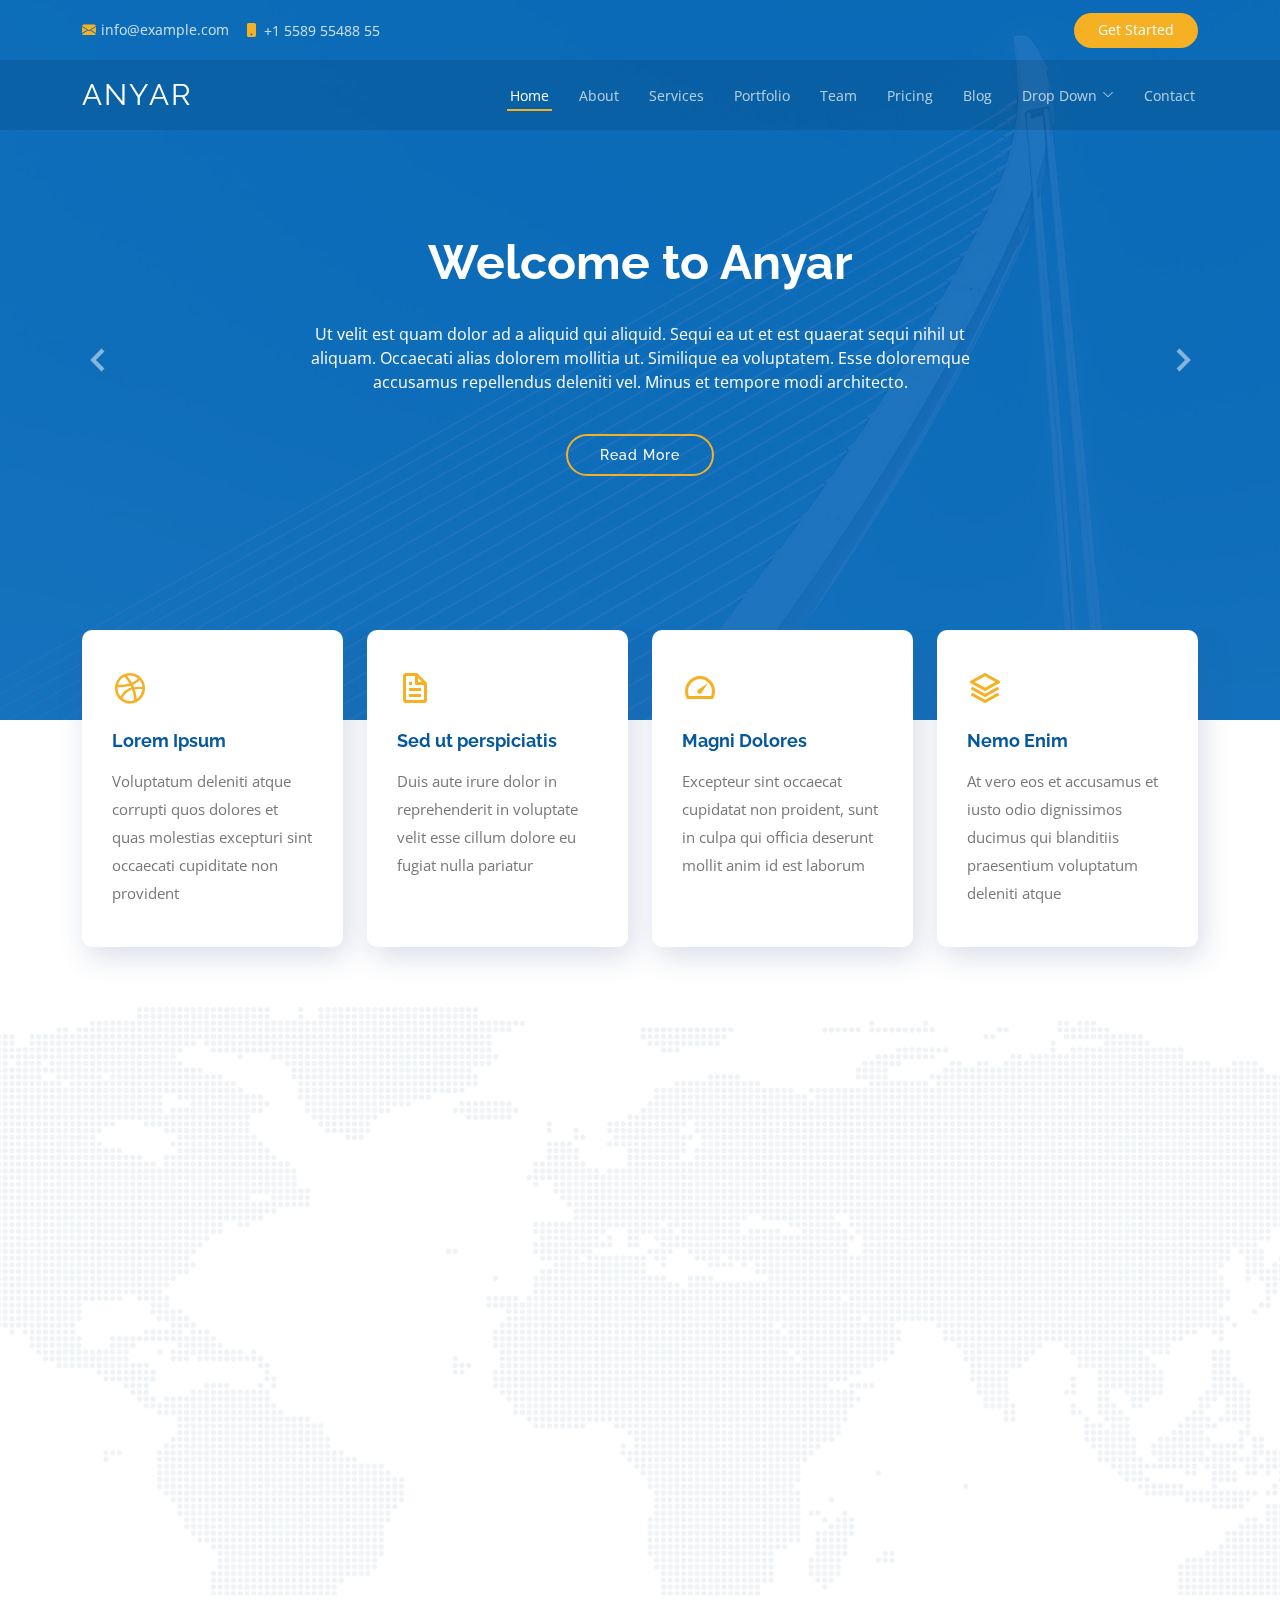
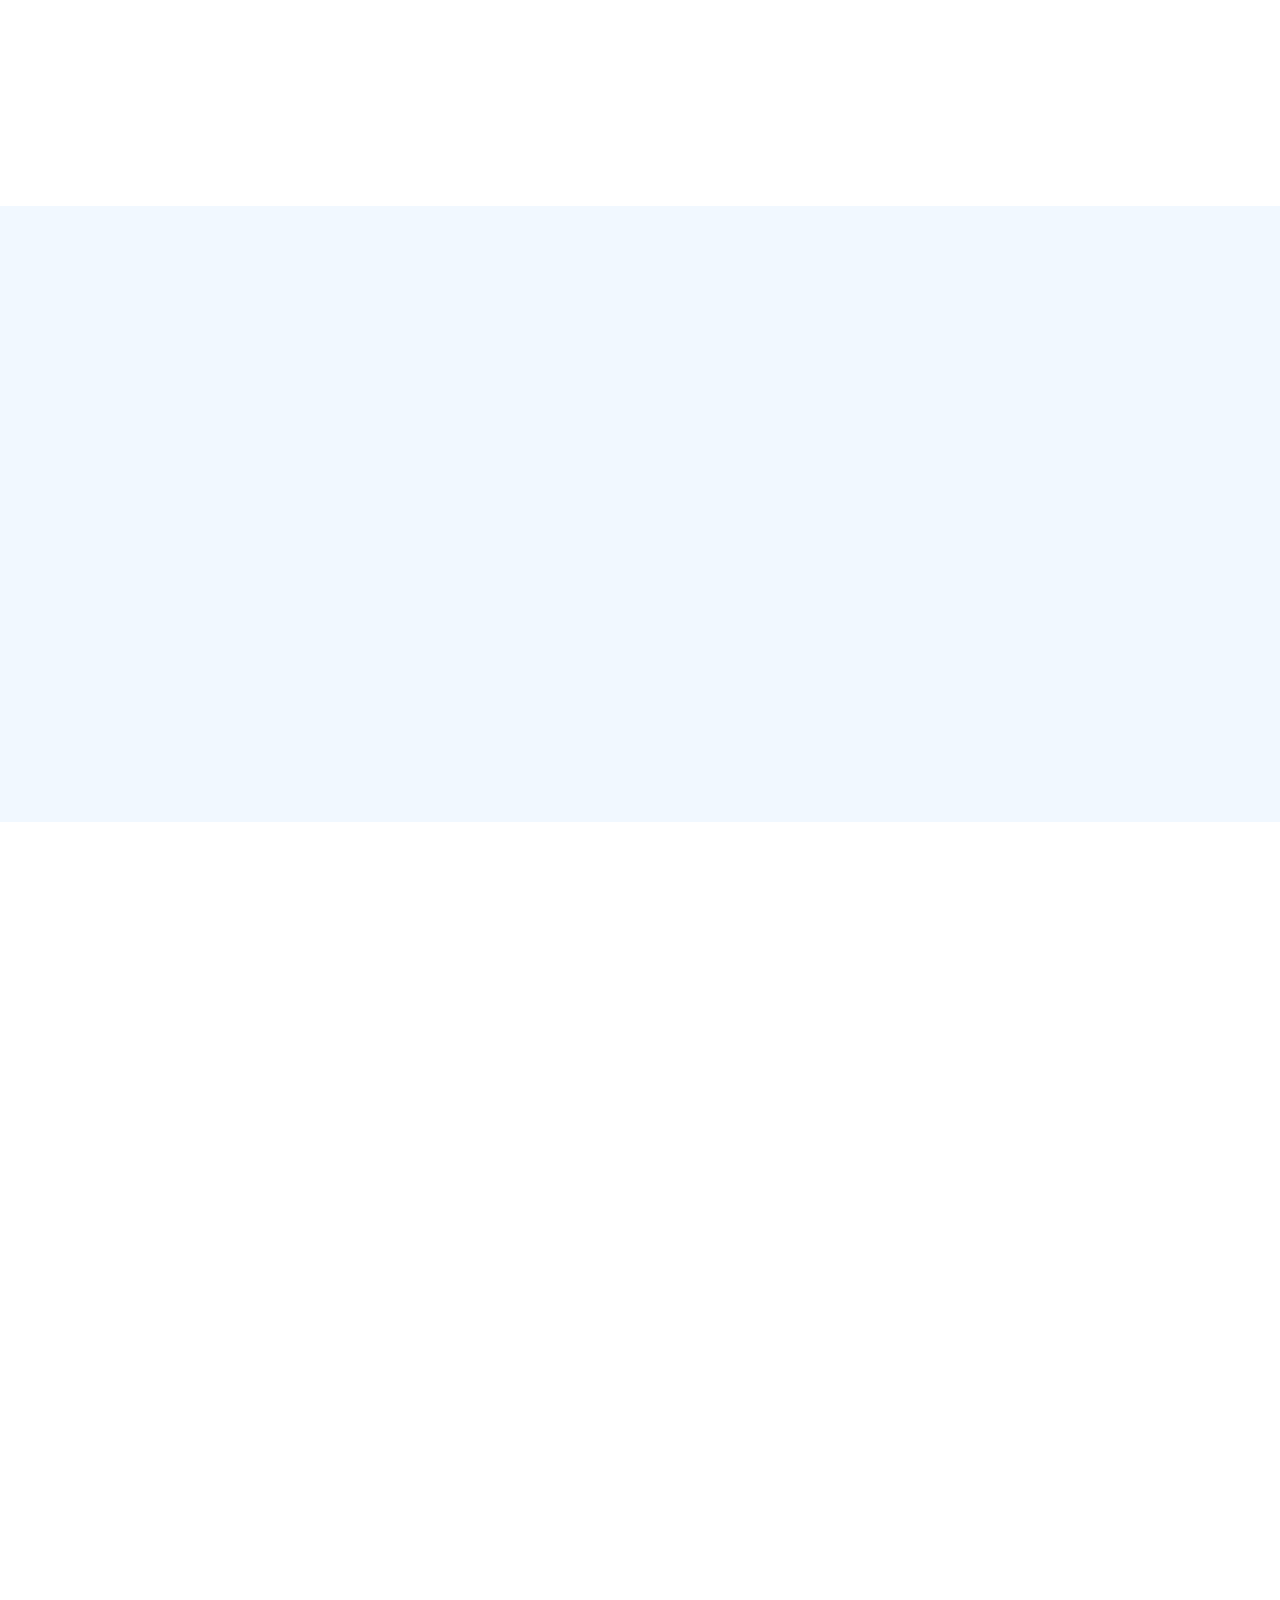
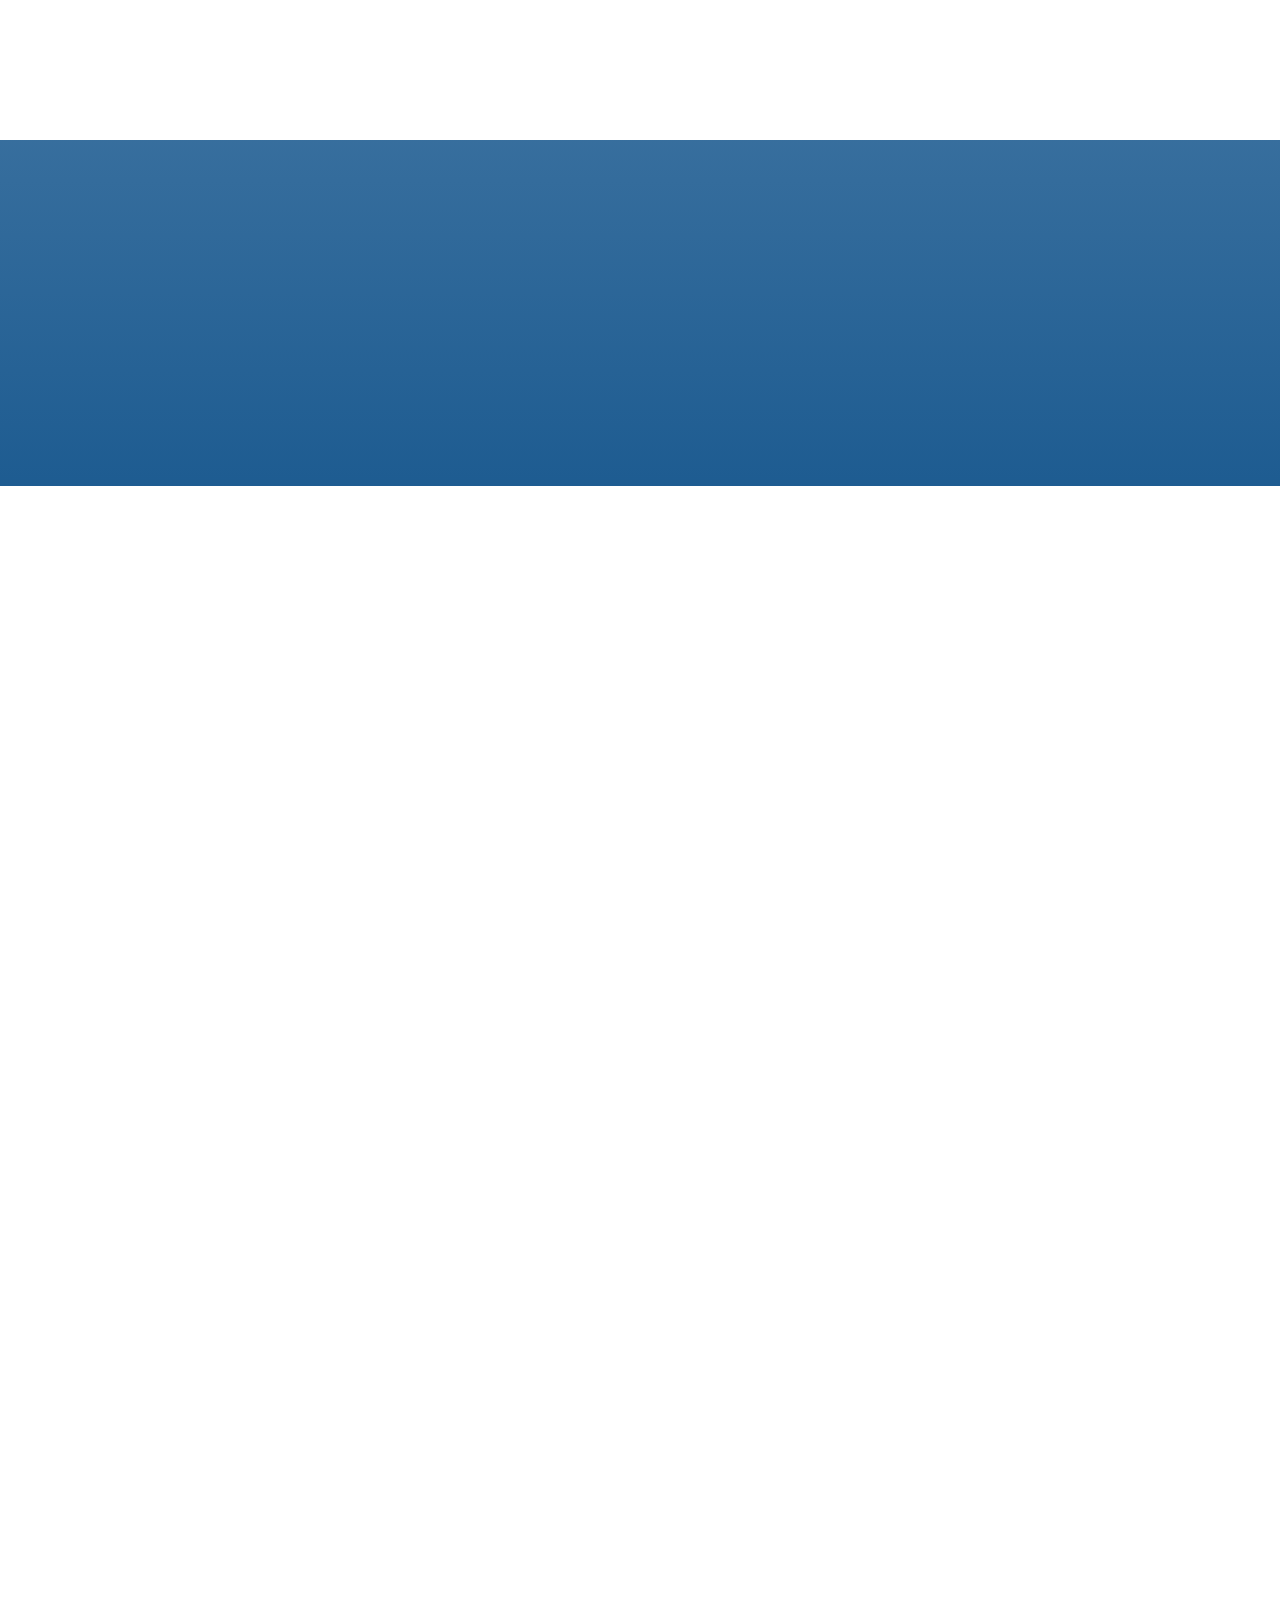
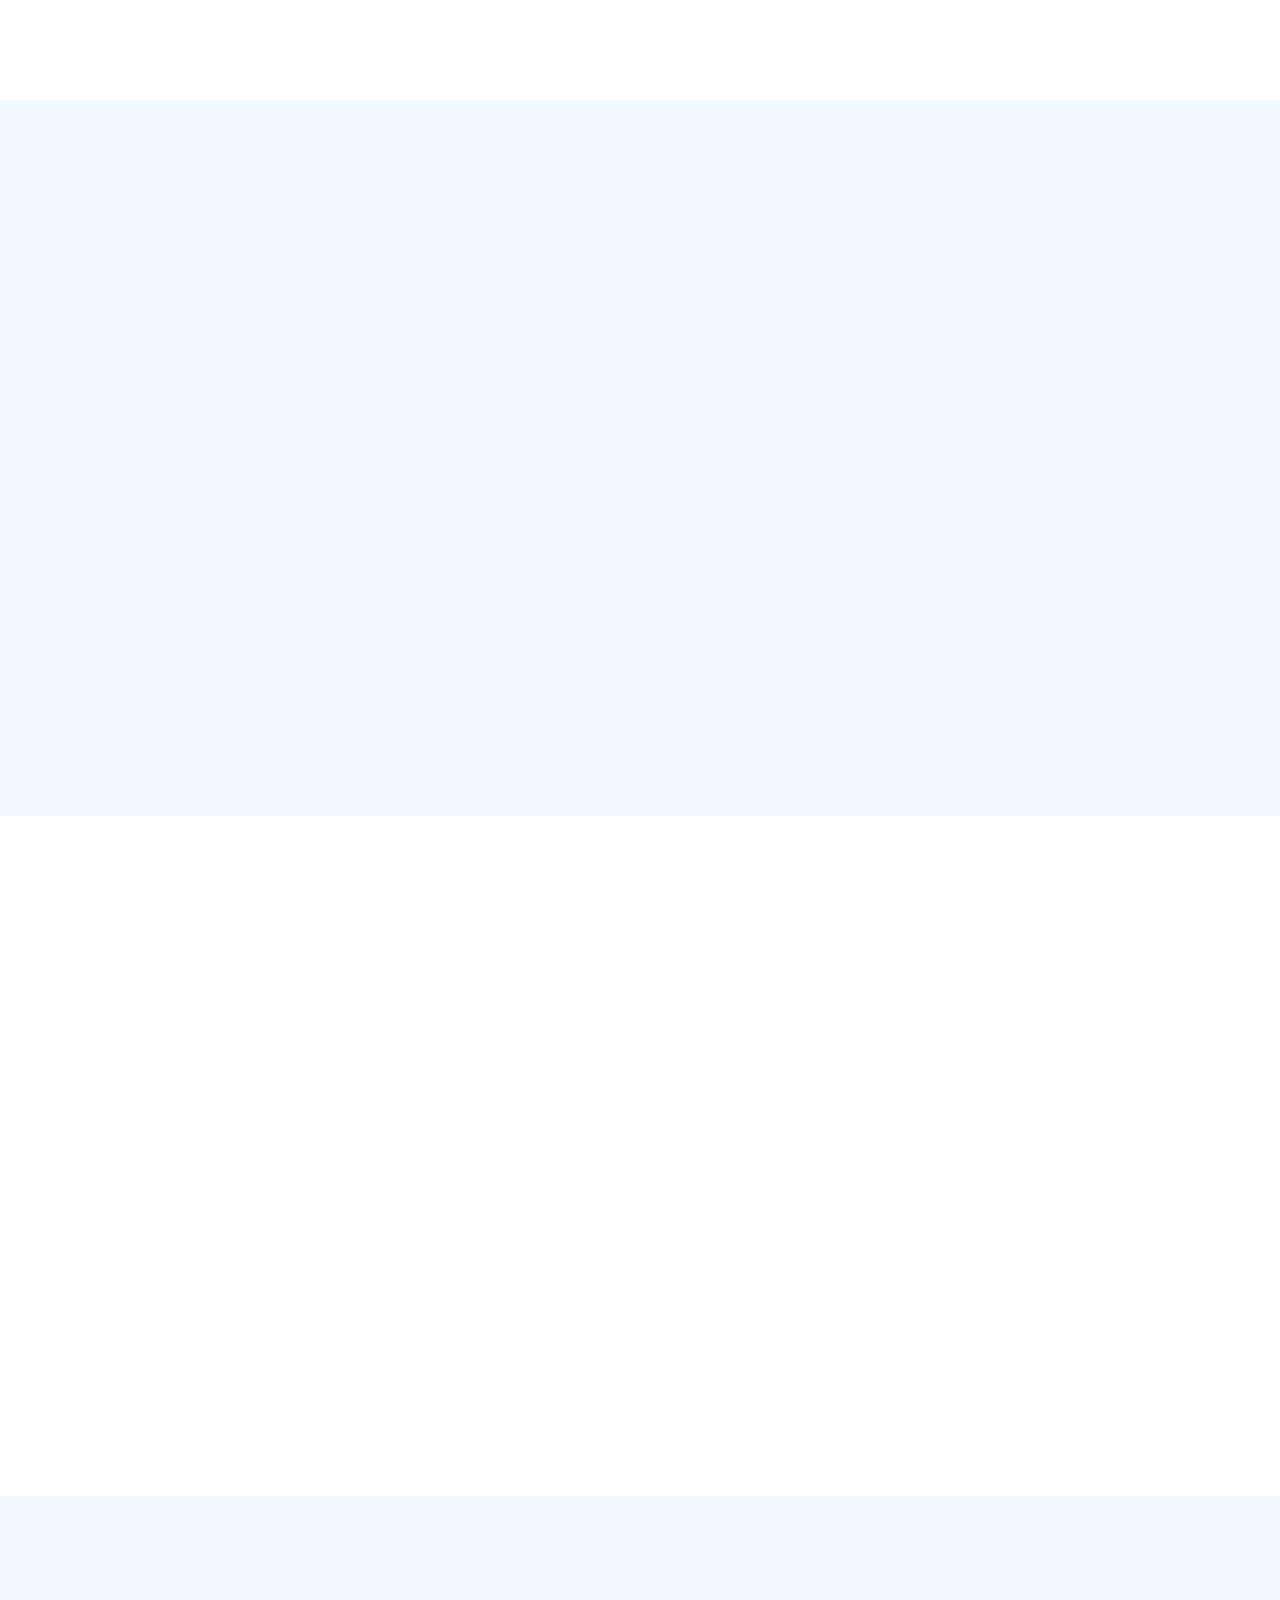
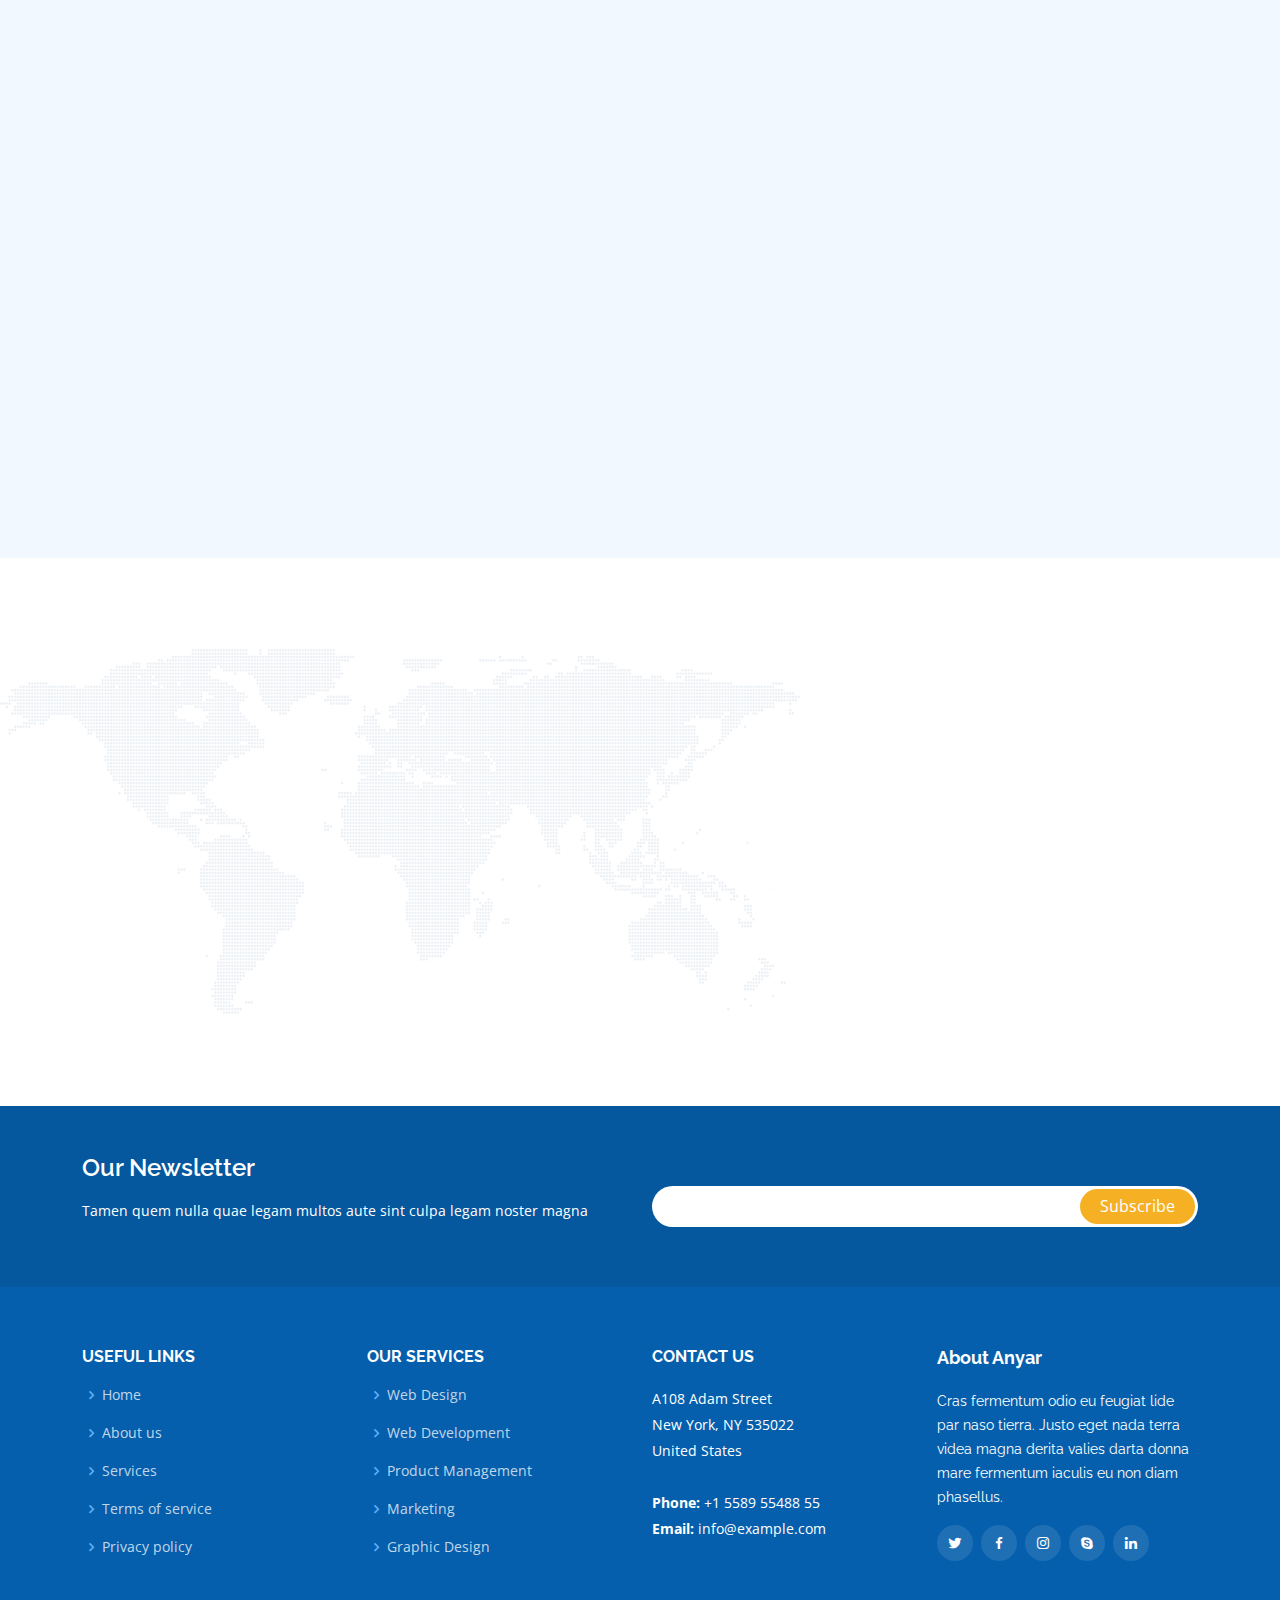
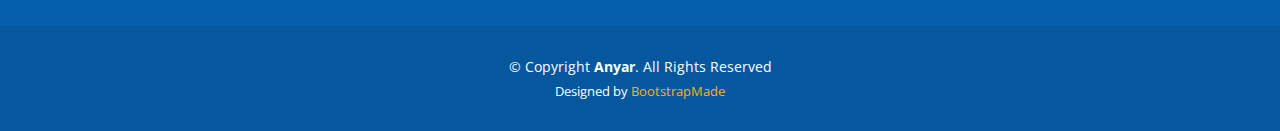
==== Sajt/index.html @ d05a66d9 "first commit" ====
<!DOCTYPE html>
<html lang="en">

<head>
  <meta charset="utf-8">
  <meta content="width=device-width, initial-scale=1.0" name="viewport">

  <title>Anyar Bootstrap Template - Index</title>
  <meta content="" name="description">
  <meta content="" name="keywords">

  <!-- Favicons -->
  <link href="assets/img/favicon.png" rel="icon">
  <link href="assets/img/apple-touch-icon.png" rel="apple-touch-icon">

  <!-- Google Fonts -->
  <link href="https://fonts.googleapis.com/css?family=Open+Sans:300,300i,400,400i,600,600i,700,700i|Raleway:300,300i,400,400i,500,500i,600,600i,700,700i|Poppins:300,300i,400,400i,500,500i,600,600i,700,700i" rel="stylesheet">

  <!-- Vendor CSS Files -->
  <link href="assets/vendor/animate.css/animate.min.css" rel="stylesheet">
  <link href="assets/vendor/aos/aos.css" rel="stylesheet">
  <link href="assets/vendor/bootstrap/css/bootstrap.min.css" rel="stylesheet">
  <link href="assets/vendor/bootstrap-icons/bootstrap-icons.css" rel="stylesheet">
  <link href="assets/vendor/boxicons/css/boxicons.min.css" rel="stylesheet">
  <link href="assets/vendor/glightbox/css/glightbox.min.css" rel="stylesheet">
  <link href="assets/vendor/remixicon/remixicon.css" rel="stylesheet">
  <link href="assets/vendor/swiper/swiper-bundle.min.css" rel="stylesheet">

  <!-- Template Main CSS File -->
  <link href="assets/css/style.css" rel="stylesheet">

  <!-- =======================================================
  * Template Name: Anyar - v4.3.0
  * Template URL: https://bootstrapmade.com/anyar-free-multipurpose-one-page-bootstrap-theme/
  * Author: BootstrapMade.com
  * License: https://bootstrapmade.com/license/
  ======================================================== -->
</head>

<body>

  <!-- ======= Top Bar ======= -->
  <div id="topbar" class="fixed-top d-flex align-items-center ">
    <div class="container d-flex align-items-center justify-content-center justify-content-md-between">
      <div class="contact-info d-flex align-items-center">
        <i class="bi bi-envelope-fill"></i><a href="mailto:contact@example.com">info@example.com</a>
        <i class="bi bi-phone-fill phone-icon"></i> +1 5589 55488 55
      </div>
      <div class="cta d-none d-md-block">
        <a href="#about" class="scrollto">Get Started</a>
      </div>
    </div>
  </div>

  <!-- ======= Header ======= -->
  <header id="header" class="fixed-top d-flex align-items-center ">
    <div class="container d-flex align-items-center justify-content-between">

      <h1 class="logo"><a href="index.html">Anyar</a></h1>
      <!-- Uncomment below if you prefer to use an image logo -->
      <!-- <a href=index.html" class="logo"><img src="assets/img/logo.png" alt="" class="img-fluid"></a>-->

      <nav id="navbar" class="navbar">
        <ul>
          <li><a class="nav-link scrollto active" href="#hero">Home</a></li>
          <li><a class="nav-link scrollto" href="#about">About</a></li>
          <li><a class="nav-link scrollto" href="#services">Services</a></li>
          <li><a class="nav-link scrollto " href="#portfolio">Portfolio</a></li>
          <li><a class="nav-link scrollto" href="#team">Team</a></li>
          <li><a class="nav-link scrollto" href="#pricing">Pricing</a></li>
          <li><a href="blog.html">Blog</a></li>
          <li class="dropdown"><a href="#"><span>Drop Down</span> <i class="bi bi-chevron-down"></i></a>
            <ul>
              <li><a href="#">Drop Down 1</a></li>
              <li class="dropdown"><a href="#"><span>Deep Drop Down</span> <i class="bi bi-chevron-right"></i></a>
                <ul>
                  <li><a href="#">Deep Drop Down 1</a></li>
                  <li><a href="#">Deep Drop Down 2</a></li>
                  <li><a href="#">Deep Drop Down 3</a></li>
                  <li><a href="#">Deep Drop Down 4</a></li>
                  <li><a href="#">Deep Drop Down 5</a></li>
                </ul>
              </li>
              <li><a href="#">Drop Down 2</a></li>
              <li><a href="#">Drop Down 3</a></li>
              <li><a href="#">Drop Down 4</a></li>
            </ul>
          </li>
          <li><a class="nav-link scrollto" href="#contact">Contact</a></li>
        </ul>
        <i class="bi bi-list mobile-nav-toggle"></i>
      </nav><!-- .navbar -->

    </div>
  </header><!-- End Header -->

  <!-- ======= Hero Section ======= -->
  <section id="hero" class="d-flex justify-cntent-center align-items-center">
    <div id="heroCarousel" data-bs-interval="5000" class="container carousel carousel-fade" data-bs-ride="carousel">

      <!-- Slide 1 -->
      <div class="carousel-item active">
        <div class="carousel-container">
          <h2 class="animate__animated animate__fadeInDown">Welcome to <span>Anyar</span></h2>
          <p class="animate__animated animate__fadeInUp">Ut velit est quam dolor ad a aliquid qui aliquid. Sequi ea ut et est quaerat sequi nihil ut aliquam. Occaecati alias dolorem mollitia ut. Similique ea voluptatem. Esse doloremque accusamus repellendus deleniti vel. Minus et tempore modi architecto.</p>
          <a href="#about" class="btn-get-started animate__animated animate__fadeInUp scrollto">Read More</a>
        </div>
      </div>

      <!-- Slide 2 -->
      <div class="carousel-item">
        <div class="carousel-container">
          <h2 class="animate__animated animate__fadeInDown">Lorem Ipsum Dolor</h2>
          <p class="animate__animated animate__fadeInUp">Ut velit est quam dolor ad a aliquid qui aliquid. Sequi ea ut et est quaerat sequi nihil ut aliquam. Occaecati alias dolorem mollitia ut. Similique ea voluptatem. Esse doloremque accusamus repellendus deleniti vel. Minus et tempore modi architecto.</p>
          <a href="#about" class="btn-get-started animate__animated animate__fadeInUp scrollto">Read More</a>
        </div>
      </div>

      <!-- Slide 3 -->
      <div class="carousel-item">
        <div class="carousel-container">
          <h2 class="animate__animated animate__fadeInDown">Sequi ea ut et est quaerat</h2>
          <p class="animate__animated animate__fadeInUp">Ut velit est quam dolor ad a aliquid qui aliquid. Sequi ea ut et est quaerat sequi nihil ut aliquam. Occaecati alias dolorem mollitia ut. Similique ea voluptatem. Esse doloremque accusamus repellendus deleniti vel. Minus et tempore modi architecto.</p>
          <a href="#about" class="btn-get-started animate__animated animate__fadeInUp scrollto">Read More</a>
        </div>
      </div>

      <a class="carousel-control-prev" href="#heroCarousel" role="button" data-bs-slide="prev">
        <span class="carousel-control-prev-icon bx bx-chevron-left" aria-hidden="true"></span>
      </a>

      <a class="carousel-control-next" href="#heroCarousel" role="button" data-bs-slide="next">
        <span class="carousel-control-next-icon bx bx-chevron-right" aria-hidden="true"></span>
      </a>

    </div>
  </section><!-- End Hero -->

  <main id="main">

    <!-- ======= Icon Boxes Section ======= -->
    <section id="icon-boxes" class="icon-boxes">
      <div class="container">

        <div class="row">
          <div class="col-md-6 col-lg-3 d-flex align-items-stretch mb-5 mb-lg-0" data-aos="fade-up">
            <div class="icon-box">
              <div class="icon"><i class="bx bxl-dribbble"></i></div>
              <h4 class="title"><a href="">Lorem Ipsum</a></h4>
              <p class="description">Voluptatum deleniti atque corrupti quos dolores et quas molestias excepturi sint occaecati cupiditate non provident</p>
            </div>
          </div>

          <div class="col-md-6 col-lg-3 d-flex align-items-stretch mb-5 mb-lg-0" data-aos="fade-up" data-aos-delay="100">
            <div class="icon-box">
              <div class="icon"><i class="bx bx-file"></i></div>
              <h4 class="title"><a href="">Sed ut perspiciatis</a></h4>
              <p class="description">Duis aute irure dolor in reprehenderit in voluptate velit esse cillum dolore eu fugiat nulla pariatur</p>
            </div>
          </div>

          <div class="col-md-6 col-lg-3 d-flex align-items-stretch mb-5 mb-lg-0" data-aos="fade-up" data-aos-delay="200">
            <div class="icon-box">
              <div class="icon"><i class="bx bx-tachometer"></i></div>
              <h4 class="title"><a href="">Magni Dolores</a></h4>
              <p class="description">Excepteur sint occaecat cupidatat non proident, sunt in culpa qui officia deserunt mollit anim id est laborum</p>
            </div>
          </div>

          <div class="col-md-6 col-lg-3 d-flex align-items-stretch mb-5 mb-lg-0" data-aos="fade-up" data-aos-delay="300">
            <div class="icon-box">
              <div class="icon"><i class="bx bx-layer"></i></div>
              <h4 class="title"><a href="">Nemo Enim</a></h4>
              <p class="description">At vero eos et accusamus et iusto odio dignissimos ducimus qui blanditiis praesentium voluptatum deleniti atque</p>
            </div>
          </div>

        </div>

      </div>
    </section><!-- End Icon Boxes Section -->

    <!-- ======= About Us Section ======= -->
    <section id="about" class="about">
      <div class="container" data-aos="fade-up">

        <div class="section-title">
          <h2>About Us</h2>
          <p>Magnam dolores commodi suscipit. Necessitatibus eius consequatur ex aliquid fuga eum quidem. Sit sint consectetur velit. Quisquam quos quisquam cupiditate. Et nemo qui impedit suscipit alias ea. Quia fugiat sit in iste officiis commodi quidem hic quas.</p>
        </div>

        <div class="row content">
          <div class="col-lg-6">
            <p>
              Lorem ipsum dolor sit amet, consectetur adipiscing elit, sed do eiusmod tempor incididunt ut labore et dolore
              magna aliqua.
            </p>
            <ul>
              <li><i class="ri-check-double-line"></i> Ullamco laboris nisi ut aliquip ex ea commodo consequat</li>
              <li><i class="ri-check-double-line"></i> Duis aute irure dolor in reprehenderit in voluptate velit</li>
              <li><i class="ri-check-double-line"></i> Ullamco laboris nisi ut aliquip ex ea commodo consequat</li>
            </ul>
          </div>
          <div class="col-lg-6 pt-4 pt-lg-0">
            <p>
              Ullamco laboris nisi ut aliquip ex ea commodo consequat. Duis aute irure dolor in reprehenderit in voluptate
              velit esse cillum dolore eu fugiat nulla pariatur. Excepteur sint occaecat cupidatat non proident, sunt in
              culpa qui officia deserunt mollit anim id est laborum.
            </p>
            <a href="#" class="btn-learn-more">Learn More</a>
          </div>
        </div>

      </div>
    </section><!-- End About Us Section -->

    <!-- ======= Clients Section ======= -->
    <section id="clients" class="clients">
      <div class="container" data-aos="zoom-in">

        <div class="clients-slider swiper-container">
          <div class="swiper-wrapper align-items-center">
            <div class="swiper-slide"><img src="assets/img/clients/client-1.png" class="img-fluid" alt=""></div>
            <div class="swiper-slide"><img src="assets/img/clients/client-2.png" class="img-fluid" alt=""></div>
            <div class="swiper-slide"><img src="assets/img/clients/client-3.png" class="img-fluid" alt=""></div>
            <div class="swiper-slide"><img src="assets/img/clients/client-4.png" class="img-fluid" alt=""></div>
            <div class="swiper-slide"><img src="assets/img/clients/client-5.png" class="img-fluid" alt=""></div>
            <div class="swiper-slide"><img src="assets/img/clients/client-6.png" class="img-fluid" alt=""></div>
            <div class="swiper-slide"><img src="assets/img/clients/client-7.png" class="img-fluid" alt=""></div>
            <div class="swiper-slide"><img src="assets/img/clients/client-8.png" class="img-fluid" alt=""></div>
          </div>
          <div class="swiper-pagination"></div>
        </div>

      </div>
    </section><!-- End Clients Section -->

    <!-- ======= Why Us Section ======= -->
    <section id="why-us" class="why-us">
      <div class="container-fluid">

        <div class="row">

          <div class="col-lg-5 align-items-stretch position-relative video-box" style='background-image: url("assets/img/why-us.jpg");' data-aos="fade-right">
            <a href="https://www.youtube.com/watch?v=jDDaplaOz7Q" class="venobox play-btn mb-4" data-vbtype="video" data-autoplay="true"></a>
          </div>

          <div class="col-lg-7 d-flex flex-column justify-content-center align-items-stretch" data-aos="fade-left">

            <div class="content">
              <h3>Eum ipsam laborum deleniti <strong>velit pariatur architecto aut nihil</strong></h3>
              <p>
                Lorem ipsum dolor sit amet, consectetur adipiscing elit, sed do eiusmod tempor incididunt ut labore et dolore magna aliqua. Duis aute irure dolor in reprehenderit
              </p>
            </div>

            <div class="accordion-list">
              <ul>
                <li data-aos="fade-up" data-aos-delay="100">
                  <a data-bs-toggle="collapse" class="collapse" data-bs-target="#accordion-list-1"><span>01</span> Non consectetur a erat nam at lectus urna duis? <i class="bx bx-chevron-down icon-show"></i><i class="bx bx-chevron-up icon-close"></i></a>
                  <div id="accordion-list-1" class="collapse show" data-bs-parent=".accordion-list">
                    <p>
                      Feugiat pretium nibh ipsum consequat. Tempus iaculis urna id volutpat lacus laoreet non curabitur gravida. Venenatis lectus magna fringilla urna porttitor rhoncus dolor purus non.
                    </p>
                  </div>
                </li>

                <li data-aos="fade-up" data-aos-delay="200">
                  <a data-bs-toggle="collapse" data-bs-target="#accordion-list-2" class="collapsed"><span>02</span> Feugiat scelerisque varius morbi enim nunc? <i class="bx bx-chevron-down icon-show"></i><i class="bx bx-chevron-up icon-close"></i></a>
                  <div id="accordion-list-2" class="collapse" data-bs-parent=".accordion-list">
                    <p>
                      Dolor sit amet consectetur adipiscing elit pellentesque habitant morbi. Id interdum velit laoreet id donec ultrices. Fringilla phasellus faucibus scelerisque eleifend donec pretium. Est pellentesque elit ullamcorper dignissim. Mauris ultrices eros in cursus turpis massa tincidunt dui.
                    </p>
                  </div>
                </li>

                <li data-aos="fade-up" data-aos-delay="300">
                  <a data-bs-toggle="collapse" data-bs-target="#accordion-list-3" class="collapsed"><span>03</span> Dolor sit amet consectetur adipiscing elit? <i class="bx bx-chevron-down icon-show"></i><i class="bx bx-chevron-up icon-close"></i></a>
                  <div id="accordion-list-3" class="collapse" data-bs-parent=".accordion-list">
                    <p>
                      Eleifend mi in nulla posuere sollicitudin aliquam ultrices sagittis orci. Faucibus pulvinar elementum integer enim. Sem nulla pharetra diam sit amet nisl suscipit. Rutrum tellus pellentesque eu tincidunt. Lectus urna duis convallis convallis tellus. Urna molestie at elementum eu facilisis sed odio morbi quis
                    </p>
                  </div>
                </li>

              </ul>
            </div>

          </div>

        </div>

      </div>
    </section><!-- End Why Us Section -->

    <!-- ======= Services Section ======= -->
    <section id="services" class="services">
      <div class="container" data-aos="fade-up">

        <div class="section-title">
          <h2>Services</h2>
          <p>Magnam dolores commodi suscipit. Necessitatibus eius consequatur ex aliquid fuga eum quidem. Sit sint consectetur velit. Quisquam quos quisquam cupiditate. Et nemo qui impedit suscipit alias ea. Quia fugiat sit in iste officiis commodi quidem hic quas.</p>
        </div>

        <div class="row">
          <div class="col-md-6 d-flex align-items-stretch" data-aos="fade-up" data-aos-delay="100">
            <div class="icon-box">
              <i class="bi bi-card-checklist"></i>
              <h4><a href="#">Lorem Ipsum</a></h4>
              <p>Voluptatum deleniti atque corrupti quos dolores et quas molestias excepturi sint occaecati cupiditate non provident</p>
            </div>
          </div>
          <div class="col-md-6 d-flex align-items-stretch mt-4 mt-md-0" data-aos="fade-up" data-aos-delay="200">
            <div class="icon-box">
              <i class="bi bi-bar-chart"></i>
              <h4><a href="#">Dolor Sitema</a></h4>
              <p>Minim veniam, quis nostrud exercitation ullamco laboris nisi ut aliquip ex ea commodo consequat tarad limino ata</p>
            </div>
          </div>
          <div class="col-md-6 d-flex align-items-stretch mt-4 mt-md-0" data-aos="fade-up" data-aos-delay="300">
            <div class="icon-box">
              <i class="bi bi-binoculars"></i>
              <h4><a href="#">Sed ut perspiciatis</a></h4>
              <p>Duis aute irure dolor in reprehenderit in voluptate velit esse cillum dolore eu fugiat nulla pariatur</p>
            </div>
          </div>
          <div class="col-md-6 d-flex align-items-stretch mt-4 mt-md-0" data-aos="fade-up" data-aos-delay="400">
            <div class="icon-box">
              <i class="bi bi-brightness-high"></i>
              <h4><a href="#">Nemo Enim</a></h4>
              <p>Excepteur sint occaecat cupidatat non proident, sunt in culpa qui officia deserunt mollit anim id est laborum</p>
            </div>
          </div>
          <div class="col-md-6 d-flex align-items-stretch mt-4 mt-md-0" data-aos="fade-up" data-aos-delay="500">
            <div class="icon-box">
              <i class="bi bi-calendar4-week"></i>
              <h4><a href="#">Magni Dolore</a></h4>
              <p>At vero eos et accusamus et iusto odio dignissimos ducimus qui blanditiis praesentium voluptatum deleniti atque</p>
            </div>
          </div>
          <div class="col-md-6 d-flex align-items-stretch mt-4 mt-md-0" data-aos="fade-up" data-aos-delay="600">
            <div class="icon-box">
              <i class="bi bi-briefcase"></i>
              <h4><a href="#">Eiusmod Tempor</a></h4>
              <p>Et harum quidem rerum facilis est et expedita distinctio. Nam libero tempore, cum soluta nobis est eligendi</p>
            </div>
          </div>
        </div>

      </div>
    </section><!-- End Services Section -->

    <!-- ======= Cta Section ======= -->
    <section id="cta" class="cta">
      <div class="container">

        <div class="row" data-aos="zoom-in">
          <div class="col-lg-9 text-center text-lg-start">
            <h3>Call To Action</h3>
            <p> Duis aute irure dolor in reprehenderit in voluptate velit esse cillum dolore eu fugiat nulla pariatur. Excepteur sint occaecat cupidatat non proident, sunt in culpa qui officia deserunt mollit anim id est laborum.</p>
          </div>
          <div class="col-lg-3 cta-btn-container text-center">
            <a class="cta-btn align-middle" href="#">Call To Action</a>
          </div>
        </div>

      </div>
    </section><!-- End Cta Section -->

    <!-- ======= Portfoio Section ======= -->
    <section id="portfolio" class="portfoio">
      <div class="container" data-aos="fade-up">

        <div class="section-title">
          <h2>Portfoio</h2>
          <p>Magnam dolores commodi suscipit. Necessitatibus eius consequatur ex aliquid fuga eum quidem. Sit sint consectetur velit. Quisquam quos quisquam cupiditate. Et nemo qui impedit suscipit alias ea. Quia fugiat sit in iste officiis commodi quidem hic quas.</p>
        </div>

        <div class="row">
          <div class="col-lg-12 d-flex justify-content-center">
            <ul id="portfolio-flters">
              <li data-filter="*" class="filter-active">All</li>
              <li data-filter=".filter-app">App</li>
              <li data-filter=".filter-card">Card</li>
              <li data-filter=".filter-web">Web</li>
            </ul>
          </div>
        </div>

        <div class="row portfolio-container">

          <div class="col-lg-4 col-md-6 portfolio-item filter-app">
            <img src="assets/img/portfolio/portfolio-1.jpg" class="img-fluid" alt="">
            <div class="portfolio-info">
              <h4>App 1</h4>
              <p>App</p>
              <a href="assets/img/portfolio/portfolio-1.jpg" data-gallery="portfolioGallery" class="portfolio-lightbox preview-link" title="App 1"><i class="bx bx-plus"></i></a>
              <a href="portfolio-details.html" class="details-link" title="More Details"><i class="bx bx-link"></i></a>
            </div>
          </div>

          <div class="col-lg-4 col-md-6 portfolio-item filter-web">
            <img src="assets/img/portfolio/portfolio-2.jpg" class="img-fluid" alt="">
            <div class="portfolio-info">
              <h4>Web 3</h4>
              <p>Web</p>
              <a href="assets/img/portfolio/portfolio-2.jpg" data-gallery="portfolioGallery" class="portfolio-lightbox preview-link" title="Web 3"><i class="bx bx-plus"></i></a>
              <a href="portfolio-details.html" class="details-link" title="More Details"><i class="bx bx-link"></i></a>
            </div>
          </div>

          <div class="col-lg-4 col-md-6 portfolio-item filter-app">
            <img src="assets/img/portfolio/portfolio-3.jpg" class="img-fluid" alt="">
            <div class="portfolio-info">
              <h4>App 2</h4>
              <p>App</p>
              <a href="assets/img/portfolio/portfolio-3.jpg" data-gallery="portfolioGallery" class="portfolio-lightbox preview-link" title="App 2"><i class="bx bx-plus"></i></a>
              <a href="portfolio-details.html" class="details-link" title="More Details"><i class="bx bx-link"></i></a>
            </div>
          </div>

          <div class="col-lg-4 col-md-6 portfolio-item filter-card">
            <img src="assets/img/portfolio/portfolio-4.jpg" class="img-fluid" alt="">
            <div class="portfolio-info">
              <h4>Card 2</h4>
              <p>Card</p>
              <a href="assets/img/portfolio/portfolio-4.jpg" data-gallery="portfolioGallery" class="portfolio-lightbox preview-link" title="Card 2"><i class="bx bx-plus"></i></a>
              <a href="portfolio-details.html" class="details-link" title="More Details"><i class="bx bx-link"></i></a>
            </div>
          </div>

          <div class="col-lg-4 col-md-6 portfolio-item filter-web">
            <img src="assets/img/portfolio/portfolio-5.jpg" class="img-fluid" alt="">
            <div class="portfolio-info">
              <h4>Web 2</h4>
              <p>Web</p>
              <a href="assets/img/portfolio/portfolio-5.jpg" data-gallery="portfolioGallery" class="portfolio-lightbox preview-link" title="Web 2"><i class="bx bx-plus"></i></a>
              <a href="portfolio-details.html" class="details-link" title="More Details"><i class="bx bx-link"></i></a>
            </div>
          </div>

          <div class="col-lg-4 col-md-6 portfolio-item filter-app">
            <img src="assets/img/portfolio/portfolio-6.jpg" class="img-fluid" alt="">
            <div class="portfolio-info">
              <h4>App 3</h4>
              <p>App</p>
              <a href="assets/img/portfolio/portfolio-6.jpg" data-gallery="portfolioGallery" class="portfolio-lightbox preview-link" title="App 3"><i class="bx bx-plus"></i></a>
              <a href="portfolio-details.html" class="details-link" title="More Details"><i class="bx bx-link"></i></a>
            </div>
          </div>

          <div class="col-lg-4 col-md-6 portfolio-item filter-card">
            <img src="assets/img/portfolio/portfolio-7.jpg" class="img-fluid" alt="">
            <div class="portfolio-info">
              <h4>Card 1</h4>
              <p>Card</p>
              <a href="assets/img/portfolio/portfolio-7.jpg" data-gallery="portfolioGallery" class="portfolio-lightbox preview-link" title="Card 1"><i class="bx bx-plus"></i></a>
              <a href="portfolio-details.html" class="details-link" title="More Details"><i class="bx bx-link"></i></a>
            </div>
          </div>

          <div class="col-lg-4 col-md-6 portfolio-item filter-card">
            <img src="assets/img/portfolio/portfolio-8.jpg" class="img-fluid" alt="">
            <div class="portfolio-info">
              <h4>Card 3</h4>
              <p>Card</p>
              <a href="assets/img/portfolio/portfolio-8.jpg" data-gallery="portfolioGallery" class="portfolio-lightbox preview-link" title="Card 3"><i class="bx bx-plus"></i></a>
              <a href="portfolio-details.html" class="details-link" title="More Details"><i class="bx bx-link"></i></a>
            </div>
          </div>

          <div class="col-lg-4 col-md-6 portfolio-item filter-web">
            <img src="assets/img/portfolio/portfolio-9.jpg" class="img-fluid" alt="">
            <div class="portfolio-info">
              <h4>Web 3</h4>
              <p>Web</p>
              <a href="assets/img/portfolio/portfolio-9.jpg" data-gallery="portfolioGallery" class="portfolio-lightbox preview-link" title="Web 3"><i class="bx bx-plus"></i></a>
              <a href="portfolio-details.html" class="details-link" title="More Details"><i class="bx bx-link"></i></a>
            </div>
          </div>

        </div>

      </div>
    </section><!-- End Portfoio Section -->

    <!-- ======= Team Section ======= -->
    <section id="team" class="team section-bg">
      <div class="container" data-aos="fade-up">

        <div class="section-title">
          <h2>Team</h2>
          <p>Magnam dolores commodi suscipit. Necessitatibus eius consequatur ex aliquid fuga eum quidem. Sit sint consectetur velit. Quisquam quos quisquam cupiditate. Et nemo qui impedit suscipit alias ea. Quia fugiat sit in iste officiis commodi quidem hic quas.</p>
        </div>

        <div class="row">

          <div class="col-lg-6" data-aos="fade-up" data-aos-delay="100">
            <div class="member d-flex align-items-start">
              <div class="pic"><img src="assets/img/team/team-1.jpg" class="img-fluid" alt=""></div>
              <div class="member-info">
                <h4>Walter White</h4>
                <span>Chief Executive Officer</span>
                <p>Explicabo voluptatem mollitia et repellat qui dolorum quasi</p>
                <div class="social">
                  <a href=""><i class="ri-twitter-fill"></i></a>
                  <a href=""><i class="ri-facebook-fill"></i></a>
                  <a href=""><i class="ri-instagram-fill"></i></a>
                  <a href=""> <i class="ri-linkedin-box-fill"></i> </a>
                </div>
              </div>
            </div>
          </div>

          <div class="col-lg-6 mt-4 mt-lg-0" data-aos="fade-up" data-aos-delay="200">
            <div class="member d-flex align-items-start">
              <div class="pic"><img src="assets/img/team/team-2.jpg" class="img-fluid" alt=""></div>
              <div class="member-info">
                <h4>Sarah Jhonson</h4>
                <span>Product Manager</span>
                <p>Aut maiores voluptates amet et quis praesentium qui senda para</p>
                <div class="social">
                  <a href=""><i class="ri-twitter-fill"></i></a>
                  <a href=""><i class="ri-facebook-fill"></i></a>
                  <a href=""><i class="ri-instagram-fill"></i></a>
                  <a href=""> <i class="ri-linkedin-box-fill"></i> </a>
                </div>
              </div>
            </div>
          </div>

          <div class="col-lg-6 mt-4" data-aos="fade-up" data-aos-delay="300">
            <div class="member d-flex align-items-start">
              <div class="pic"><img src="assets/img/team/team-3.jpg" class="img-fluid" alt=""></div>
              <div class="member-info">
                <h4>William Anderson</h4>
                <span>CTO</span>
                <p>Quisquam facilis cum velit laborum corrupti fuga rerum quia</p>
                <div class="social">
                  <a href=""><i class="ri-twitter-fill"></i></a>
                  <a href=""><i class="ri-facebook-fill"></i></a>
                  <a href=""><i class="ri-instagram-fill"></i></a>
                  <a href=""> <i class="ri-linkedin-box-fill"></i> </a>
                </div>
              </div>
            </div>
          </div>

          <div class="col-lg-6 mt-4" data-aos="fade-up" data-aos-delay="400">
            <div class="member d-flex align-items-start">
              <div class="pic"><img src="assets/img/team/team-4.jpg" class="img-fluid" alt=""></div>
              <div class="member-info">
                <h4>Amanda Jepson</h4>
                <span>Accountant</span>
                <p>Dolorum tempora officiis odit laborum officiis et et accusamus</p>
                <div class="social">
                  <a href=""><i class="ri-twitter-fill"></i></a>
                  <a href=""><i class="ri-facebook-fill"></i></a>
                  <a href=""><i class="ri-instagram-fill"></i></a>
                  <a href=""> <i class="ri-linkedin-box-fill"></i> </a>
                </div>
              </div>
            </div>
          </div>

        </div>

      </div>
    </section><!-- End Team Section -->

    <!-- ======= Pricing Section ======= -->
    <section id="pricing" class="pricing">
      <div class="container" data-aos="fade-up">

        <div class="section-title">
          <h2>Pricing</h2>
          <p>Magnam dolores commodi suscipit. Necessitatibus eius consequatur ex aliquid fuga eum quidem. Sit sint consectetur velit. Quisquam quos quisquam cupiditate. Et nemo qui impedit suscipit alias ea. Quia fugiat sit in iste officiis commodi quidem hic quas.</p>
        </div>

        <div class="row">

          <div class="col-lg-3 col-md-6" data-aos="fade-up" data-aos-delay="100">
            <div class="box">
              <h3>Free</h3>
              <h4><sup>$</sup>0<span> / month</span></h4>
              <ul>
                <li>Aida dere</li>
                <li>Nec feugiat nisl</li>
                <li>Nulla at volutpat dola</li>
                <li class="na">Pharetra massa</li>
                <li class="na">Massa ultricies mi</li>
              </ul>
              <div class="btn-wrap">
                <a href="#" class="btn-buy">Buy Now</a>
              </div>
            </div>
          </div>

          <div class="col-lg-3 col-md-6 mt-4 mt-md-0" data-aos="fade-up" data-aos-delay="200">
            <div class="box featured">
              <h3>Business</h3>
              <h4><sup>$</sup>19<span> / month</span></h4>
              <ul>
                <li>Aida dere</li>
                <li>Nec feugiat nisl</li>
                <li>Nulla at volutpat dola</li>
                <li>Pharetra massa</li>
                <li class="na">Massa ultricies mi</li>
              </ul>
              <div class="btn-wrap">
                <a href="#" class="btn-buy">Buy Now</a>
              </div>
            </div>
          </div>

          <div class="col-lg-3 col-md-6 mt-4 mt-lg-0" data-aos="fade-up" data-aos-delay="300">
            <div class="box">
              <h3>Developer</h3>
              <h4><sup>$</sup>29<span> / month</span></h4>
              <ul>
                <li>Aida dere</li>
                <li>Nec feugiat nisl</li>
                <li>Nulla at volutpat dola</li>
                <li>Pharetra massa</li>
                <li>Massa ultricies mi</li>
              </ul>
              <div class="btn-wrap">
                <a href="#" class="btn-buy">Buy Now</a>
              </div>
            </div>
          </div>

          <div class="col-lg-3 col-md-6 mt-4 mt-lg-0" data-aos="fade-up" data-aos-delay="400">
            <div class="box">
              <span class="advanced">Advanced</span>
              <h3>Ultimate</h3>
              <h4><sup>$</sup>49<span> / month</span></h4>
              <ul>
                <li>Aida dere</li>
                <li>Nec feugiat nisl</li>
                <li>Nulla at volutpat dola</li>
                <li>Pharetra massa</li>
                <li>Massa ultricies mi</li>
              </ul>
              <div class="btn-wrap">
                <a href="#" class="btn-buy">Buy Now</a>
              </div>
            </div>
          </div>

        </div>

      </div>
    </section><!-- End Pricing Section -->

    <!-- ======= Frequently Asked Questions Section ======= -->
    <section id="faq" class="faq section-bg">
      <div class="container" data-aos="fade-up">

        <div class="section-title">
          <h2>Frequently Asked Questions</h2>
        </div>

        <div class="faq-list">
          <ul>
            <li data-aos="fade-up" data-aos="fade-up" data-aos-delay="100">
              <i class="bx bx-help-circle icon-help"></i> <a data-bs-toggle="collapse" class="collapse" data-bs-target="#faq-list-1">Non consectetur a erat nam at lectus urna duis? <i class="bx bx-chevron-down icon-show"></i><i class="bx bx-chevron-up icon-close"></i></a>
              <div id="faq-list-1" class="collapse show" data-bs-parent=".faq-list">
                <p>
                  Feugiat pretium nibh ipsum consequat. Tempus iaculis urna id volutpat lacus laoreet non curabitur gravida. Venenatis lectus magna fringilla urna porttitor rhoncus dolor purus non.
                </p>
              </div>
            </li>

            <li data-aos="fade-up" data-aos-delay="200">
              <i class="bx bx-help-circle icon-help"></i> <a data-bs-toggle="collapse" data-bs-target="#faq-list-2" class="collapsed">Feugiat scelerisque varius morbi enim nunc? <i class="bx bx-chevron-down icon-show"></i><i class="bx bx-chevron-up icon-close"></i></a>
              <div id="faq-list-2" class="collapse" data-bs-parent=".faq-list">
                <p>
                  Dolor sit amet consectetur adipiscing elit pellentesque habitant morbi. Id interdum velit laoreet id donec ultrices. Fringilla phasellus faucibus scelerisque eleifend donec pretium. Est pellentesque elit ullamcorper dignissim. Mauris ultrices eros in cursus turpis massa tincidunt dui.
                </p>
              </div>
            </li>

            <li data-aos="fade-up" data-aos-delay="300">
              <i class="bx bx-help-circle icon-help"></i> <a data-bs-toggle="collapse" data-bs-target="#faq-list-3" class="collapsed">Dolor sit amet consectetur adipiscing elit? <i class="bx bx-chevron-down icon-show"></i><i class="bx bx-chevron-up icon-close"></i></a>
              <div id="faq-list-3" class="collapse" data-bs-parent=".faq-list">
                <p>
                  Eleifend mi in nulla posuere sollicitudin aliquam ultrices sagittis orci. Faucibus pulvinar elementum integer enim. Sem nulla pharetra diam sit amet nisl suscipit. Rutrum tellus pellentesque eu tincidunt. Lectus urna duis convallis convallis tellus. Urna molestie at elementum eu facilisis sed odio morbi quis
                </p>
              </div>
            </li>

            <li data-aos="fade-up" data-aos-delay="400">
              <i class="bx bx-help-circle icon-help"></i> <a data-bs-toggle="collapse" data-bs-target="#faq-list-4" class="collapsed">Tempus quam pellentesque nec nam aliquam sem et tortor consequat? <i class="bx bx-chevron-down icon-show"></i><i class="bx bx-chevron-up icon-close"></i></a>
              <div id="faq-list-4" class="collapse" data-bs-parent=".faq-list">
                <p>
                  Molestie a iaculis at erat pellentesque adipiscing commodo. Dignissim suspendisse in est ante in. Nunc vel risus commodo viverra maecenas accumsan. Sit amet nisl suscipit adipiscing bibendum est. Purus gravida quis blandit turpis cursus in.
                </p>
              </div>
            </li>

            <li data-aos="fade-up" data-aos-delay="500">
              <i class="bx bx-help-circle icon-help"></i> <a data-bs-toggle="collapse" data-bs-target="#faq-list-5" class="collapsed">Tortor vitae purus faucibus ornare. Varius vel pharetra vel turpis nunc eget lorem dolor? <i class="bx bx-chevron-down icon-show"></i><i class="bx bx-chevron-up icon-close"></i></a>
              <div id="faq-list-5" class="collapse" data-bs-parent=".faq-list">
                <p>
                  Laoreet sit amet cursus sit amet dictum sit amet justo. Mauris vitae ultricies leo integer malesuada nunc vel. Tincidunt eget nullam non nisi est sit amet. Turpis nunc eget lorem dolor sed. Ut venenatis tellus in metus vulputate eu scelerisque.
                </p>
              </div>
            </li>

          </ul>
        </div>

      </div>
    </section><!-- End Frequently Asked Questions Section -->

    <!-- ======= Contact Section ======= -->
    <section id="contact" class="contact">
      <div class="container" data-aos="fade-up">

        <div class="section-title">
          <h2>Contact Us</h2>
        </div>

        <div class="row mt-1 d-flex justify-content-end" data-aos="fade-right" data-aos-delay="100">

          <div class="col-lg-5">
            <div class="info">
              <div class="address">
                <i class="bi bi-geo-alt"></i>
                <h4>Location:</h4>
                <p>A108 Adam Street, New York, NY 535022</p>
              </div>

              <div class="email">
                <i class="bi bi-envelope"></i>
                <h4>Email:</h4>
                <p>info@example.com</p>
              </div>

              <div class="phone">
                <i class="bi bi-phone"></i>
                <h4>Call:</h4>
                <p>+1 5589 55488 55s</p>
              </div>

            </div>

          </div>

          <div class="col-lg-6 mt-5 mt-lg-0" data-aos="fade-left" data-aos-delay="100">

            <form action="forms/contact.php" method="post" role="form" class="php-email-form">
              <div class="row">
                <div class="col-md-6 form-group">
                  <input type="text" name="name" class="form-control" id="name" placeholder="Your Name" required>
                </div>
                <div class="col-md-6 form-group mt-3 mt-md-0">
                  <input type="email" class="form-control" name="email" id="email" placeholder="Your Email" required>
                </div>
              </div>
              <div class="form-group mt-3">
                <input type="text" class="form-control" name="subject" id="subject" placeholder="Subject" required>
              </div>
              <div class="form-group mt-3">
                <textarea class="form-control" name="message" rows="5" placeholder="Message" required></textarea>
              </div>
              <div class="my-3">
                <div class="loading">Loading</div>
                <div class="error-message"></div>
                <div class="sent-message">Your message has been sent. Thank you!</div>
              </div>
              <div class="text-center"><button type="submit">Send Message</button></div>
            </form>

          </div>

        </div>

      </div>
    </section><!-- End Contact Section -->

  </main><!-- End #main -->

  <!-- ======= Footer ======= -->
  <footer id="footer">

    <div class="footer-newsletter">
      <div class="container">
        <div class="row">
          <div class="col-lg-6">
            <h4>Our Newsletter</h4>
            <p>Tamen quem nulla quae legam multos aute sint culpa legam noster magna</p>
          </div>
          <div class="col-lg-6">
            <form action="" method="post">
              <input type="email" name="email"><input type="submit" value="Subscribe">
            </form>
          </div>
        </div>
      </div>
    </div>

    <div class="footer-top">
      <div class="container">
        <div class="row">

          <div class="col-lg-3 col-md-6 footer-links">
            <h4>Useful Links</h4>
            <ul>
              <li><i class="bx bx-chevron-right"></i> <a href="#">Home</a></li>
              <li><i class="bx bx-chevron-right"></i> <a href="#">About us</a></li>
              <li><i class="bx bx-chevron-right"></i> <a href="#">Services</a></li>
              <li><i class="bx bx-chevron-right"></i> <a href="#">Terms of service</a></li>
              <li><i class="bx bx-chevron-right"></i> <a href="#">Privacy policy</a></li>
            </ul>
          </div>

          <div class="col-lg-3 col-md-6 footer-links">
            <h4>Our Services</h4>
            <ul>
              <li><i class="bx bx-chevron-right"></i> <a href="#">Web Design</a></li>
              <li><i class="bx bx-chevron-right"></i> <a href="#">Web Development</a></li>
              <li><i class="bx bx-chevron-right"></i> <a href="#">Product Management</a></li>
              <li><i class="bx bx-chevron-right"></i> <a href="#">Marketing</a></li>
              <li><i class="bx bx-chevron-right"></i> <a href="#">Graphic Design</a></li>
            </ul>
          </div>

          <div class="col-lg-3 col-md-6 footer-contact">
            <h4>Contact Us</h4>
            <p>
              A108 Adam Street <br>
              New York, NY 535022<br>
              United States <br><br>
              <strong>Phone:</strong> +1 5589 55488 55<br>
              <strong>Email:</strong> info@example.com<br>
            </p>

          </div>

          <div class="col-lg-3 col-md-6 footer-info">
            <h3>About Anyar</h3>
            <p>Cras fermentum odio eu feugiat lide par naso tierra. Justo eget nada terra videa magna derita valies darta donna mare fermentum iaculis eu non diam phasellus.</p>
            <div class="social-links mt-3">
              <a href="#" class="twitter"><i class="bx bxl-twitter"></i></a>
              <a href="#" class="facebook"><i class="bx bxl-facebook"></i></a>
              <a href="#" class="instagram"><i class="bx bxl-instagram"></i></a>
              <a href="#" class="google-plus"><i class="bx bxl-skype"></i></a>
              <a href="#" class="linkedin"><i class="bx bxl-linkedin"></i></a>
            </div>
          </div>

        </div>
      </div>
    </div>

    <div class="container">
      <div class="copyright">
        &copy; Copyright <strong><span>Anyar</span></strong>. All Rights Reserved
      </div>
      <div class="credits">
        <!-- All the links in the footer should remain intact. -->
        <!-- You can delete the links only if you purchased the pro version. -->
        <!-- Licensing information: https://bootstrapmade.com/license/ -->
        <!-- Purchase the pro version with working PHP/AJAX contact form: https://bootstrapmade.com/anyar-free-multipurpose-one-page-bootstrap-theme/ -->
        Designed by <a href="https://bootstrapmade.com/">BootstrapMade</a>
      </div>
    </div>
  </footer><!-- End Footer -->

  <div id="preloader"></div>
  <a href="#" class="back-to-top d-flex align-items-center justify-content-center"><i class="bi bi-arrow-up-short"></i></a>

  <!-- Vendor JS Files -->
  <script src="assets/vendor/aos/aos.js"></script>
  <script src="assets/vendor/bootstrap/js/bootstrap.bundle.min.js"></script>
  <script src="assets/vendor/glightbox/js/glightbox.min.js"></script>
  <script src="assets/vendor/isotope-layout/isotope.pkgd.min.js"></script>
  <script src="assets/vendor/php-email-form/validate.js"></script>
  <script src="assets/vendor/swiper/swiper-bundle.min.js"></script>

  <!-- Template Main JS File -->
  <script src="assets/js/main.js"></script>

</body>

</html>
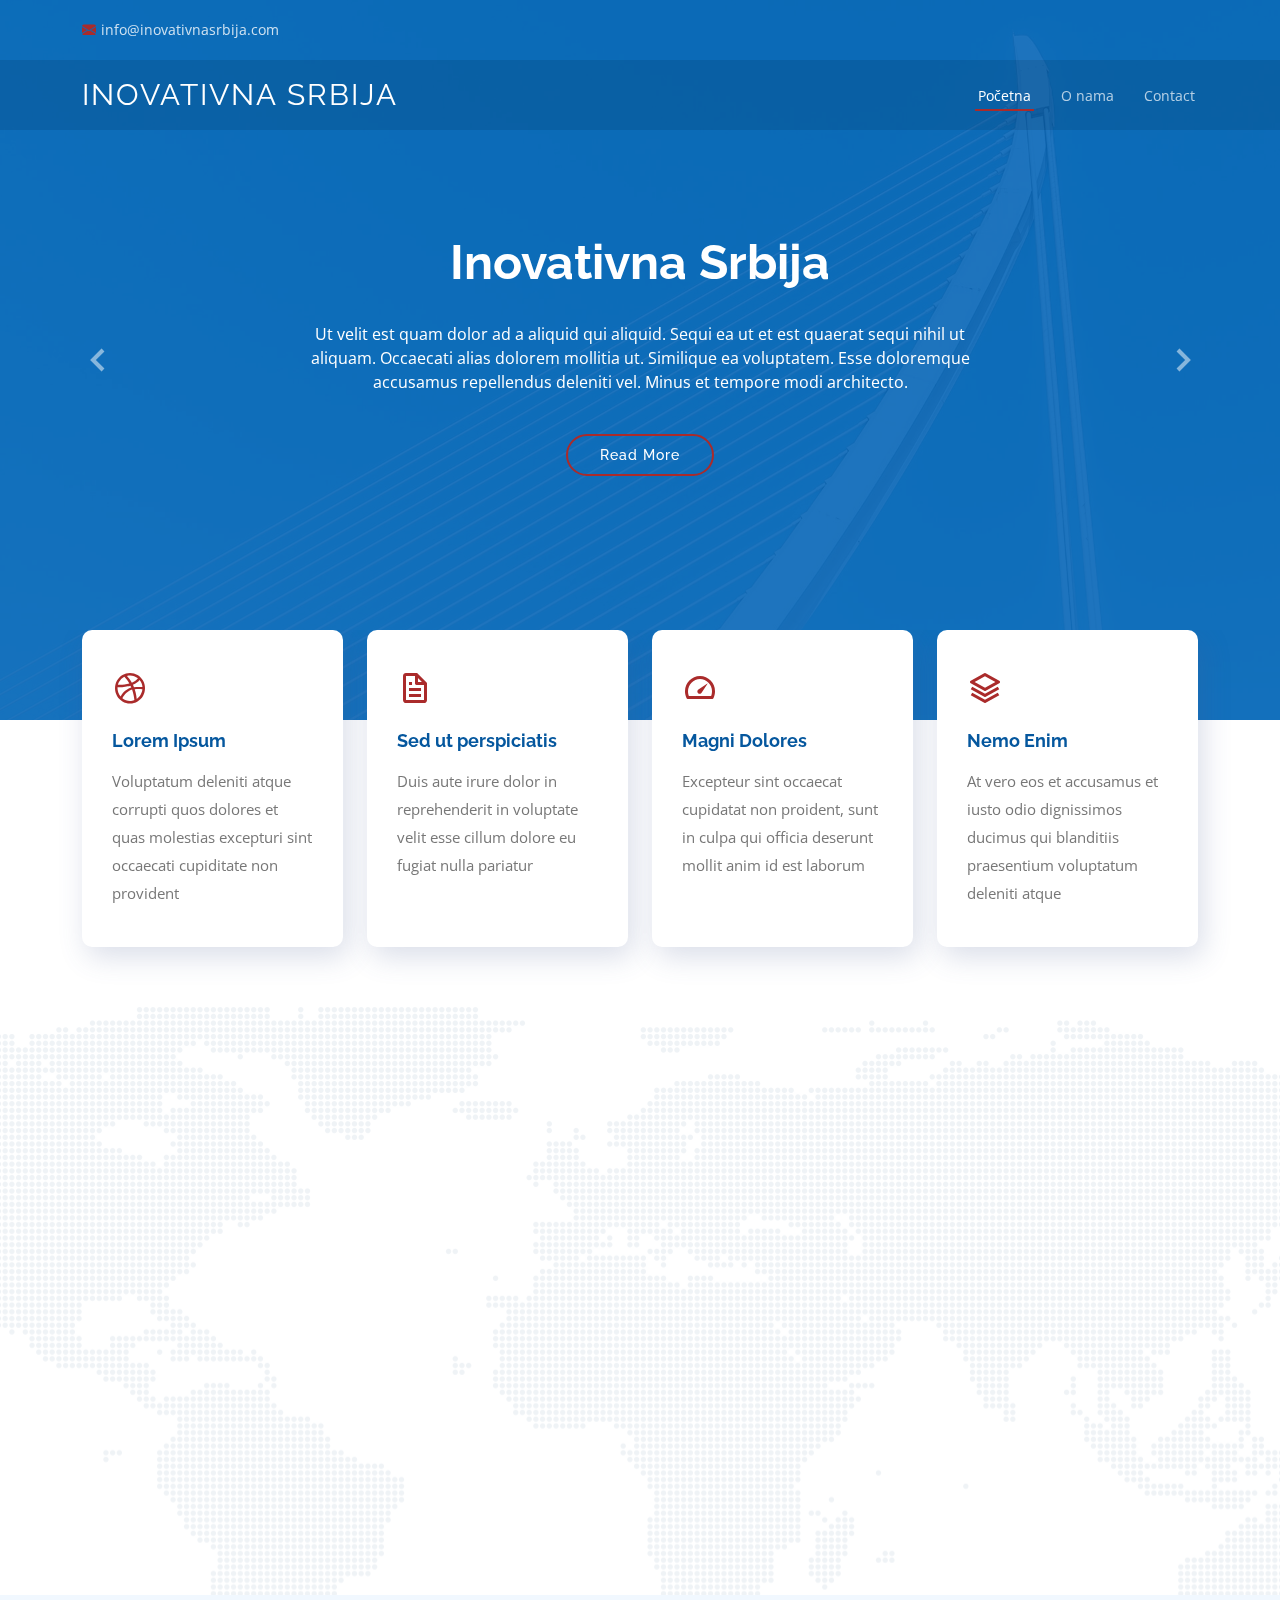
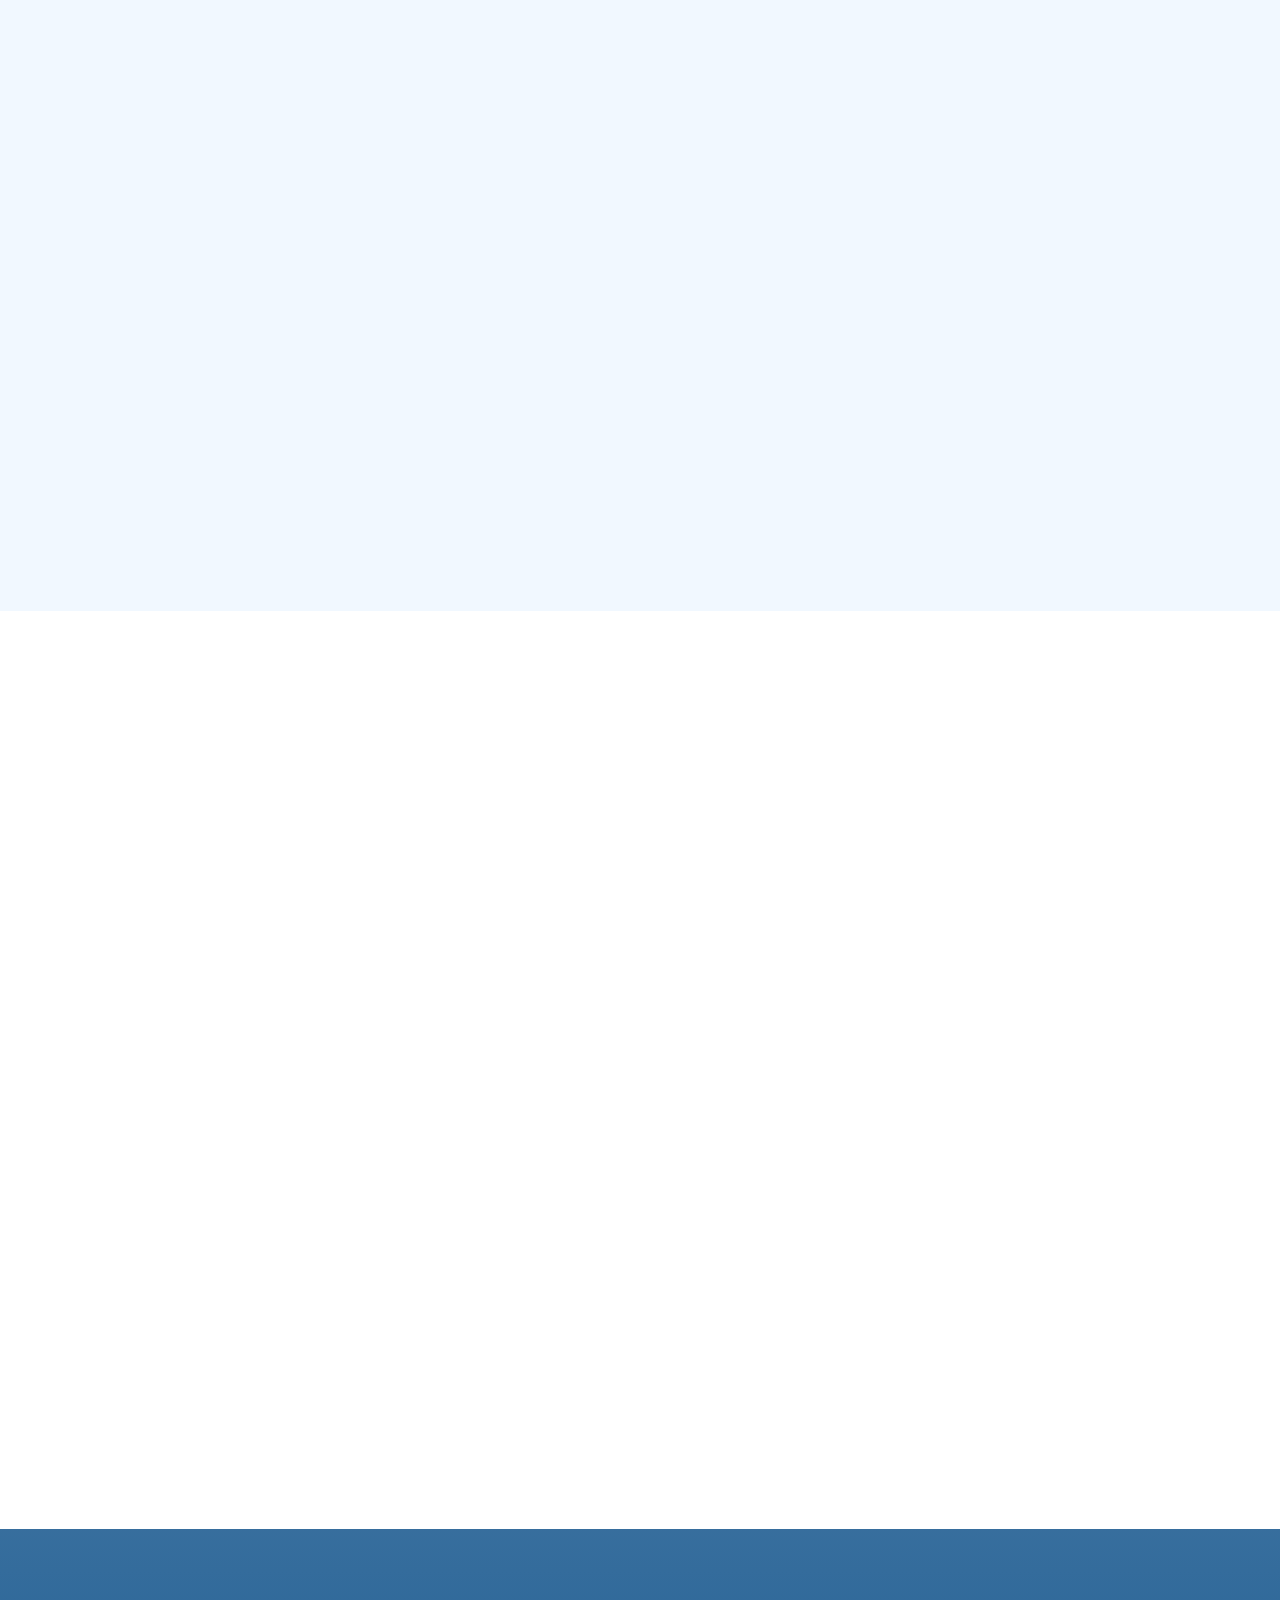
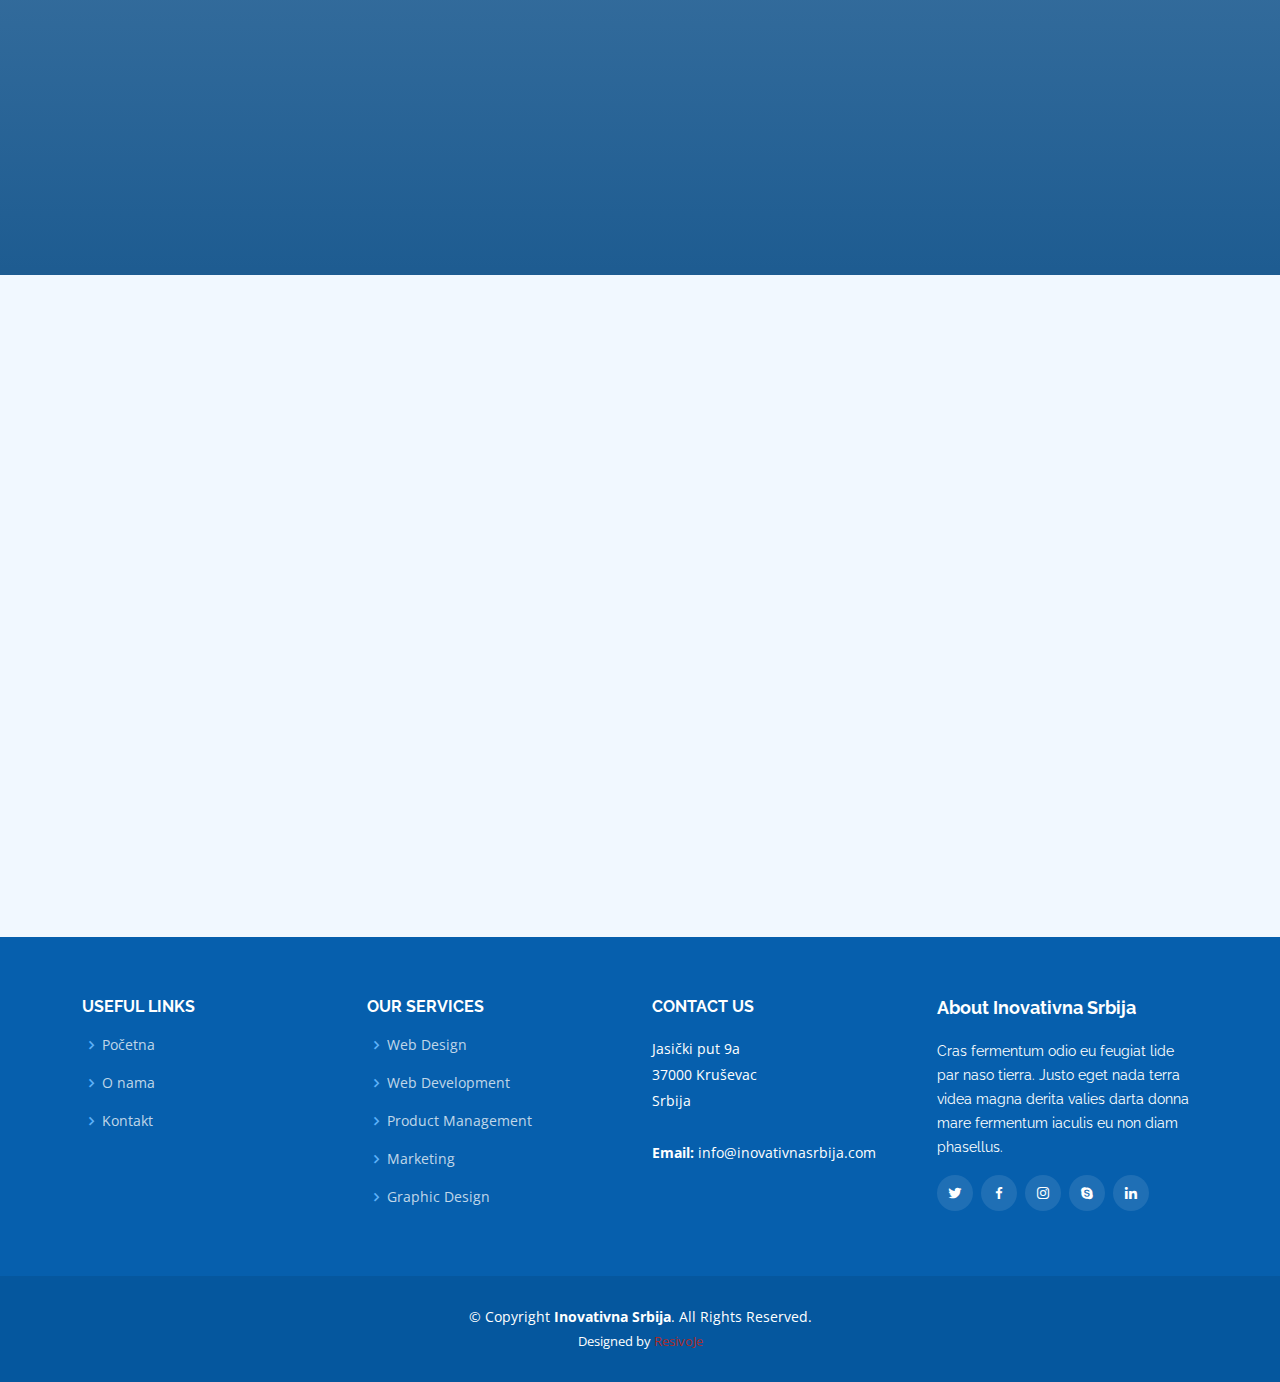
==== commit 5c02b320: "beta verzija" ====
--- a/Sajt/index.html
+++ b/Sajt/index.html
@@ -1,887 +1,480 @@
 <!DOCTYPE html>
-<html lang="en">
+<html lang="sr">
 
 <head>
-  <meta charset="utf-8">
-  <meta content="width=device-width, initial-scale=1.0" name="viewport">
-
-  <title>Anyar Bootstrap Template - Index</title>
-  <meta content="" name="description">
-  <meta content="" name="keywords">
-
-  <!-- Favicons -->
-  <link href="assets/img/favicon.png" rel="icon">
-  <link href="assets/img/apple-touch-icon.png" rel="apple-touch-icon">
-
-  <!-- Google Fonts -->
-  <link href="https://fonts.googleapis.com/css?family=Open+Sans:300,300i,400,400i,600,600i,700,700i|Raleway:300,300i,400,400i,500,500i,600,600i,700,700i|Poppins:300,300i,400,400i,500,500i,600,600i,700,700i" rel="stylesheet">
-
-  <!-- Vendor CSS Files -->
-  <link href="assets/vendor/animate.css/animate.min.css" rel="stylesheet">
-  <link href="assets/vendor/aos/aos.css" rel="stylesheet">
-  <link href="assets/vendor/bootstrap/css/bootstrap.min.css" rel="stylesheet">
-  <link href="assets/vendor/bootstrap-icons/bootstrap-icons.css" rel="stylesheet">
-  <link href="assets/vendor/boxicons/css/boxicons.min.css" rel="stylesheet">
-  <link href="assets/vendor/glightbox/css/glightbox.min.css" rel="stylesheet">
-  <link href="assets/vendor/remixicon/remixicon.css" rel="stylesheet">
-  <link href="assets/vendor/swiper/swiper-bundle.min.css" rel="stylesheet">
-
-  <!-- Template Main CSS File -->
-  <link href="assets/css/style.css" rel="stylesheet">
-
-  <!-- =======================================================
-  * Template Name: Anyar - v4.3.0
-  * Template URL: https://bootstrapmade.com/anyar-free-multipurpose-one-page-bootstrap-theme/
-  * Author: BootstrapMade.com
-  * License: https://bootstrapmade.com/license/
-  ======================================================== -->
+    <meta charset="utf-8">
+    <meta content="width=device-width, initial-scale=1.0" name="viewport">
+
+    <title>Inovativna Srbija</title>
+    <meta content="" name="description">
+    <meta content="Inovacije, tehnološke inovacije, društvene inovacije, podrška inovacijama, Republika Srbija" name="keywords">
+
+    <!-- Favicons -->
+    <link href="assets/img/favicon.png" rel="icon">
+    <link href="assets/img/apple-touch-icon.png" rel="apple-touch-icon">
+
+    <!-- Google Fonts -->
+    <link href="https://fonts.googleapis.com/css?family=Open+Sans:300,300i,400,400i,600,600i,700,700i|Raleway:300,300i,400,400i,500,500i,600,600i,700,700i|Poppins:300,300i,400,400i,500,500i,600,600i,700,700i" rel="stylesheet">
+
+    <!-- Vendor CSS Files -->
+    <link href="assets/vendor/animate.css/animate.min.css" rel="stylesheet">
+    <link href="assets/vendor/aos/aos.css" rel="stylesheet">
+    <link href="assets/vendor/bootstrap/css/bootstrap.min.css" rel="stylesheet">
+    <link href="assets/vendor/bootstrap-icons/bootstrap-icons.css" rel="stylesheet">
+    <link href="assets/vendor/boxicons/css/boxicons.min.css" rel="stylesheet">
+    <link href="assets/vendor/glightbox/css/glightbox.min.css" rel="stylesheet">
+    <link href="assets/vendor/remixicon/remixicon.css" rel="stylesheet">
+    <link href="assets/vendor/swiper/swiper-bundle.min.css" rel="stylesheet">
+
+    <!-- Template Main CSS File -->
+    <link href="assets/css/style.css" rel="stylesheet">
+
 </head>
 
 <body>
 
-  <!-- ======= Top Bar ======= -->
-  <div id="topbar" class="fixed-top d-flex align-items-center ">
-    <div class="container d-flex align-items-center justify-content-center justify-content-md-between">
-      <div class="contact-info d-flex align-items-center">
-        <i class="bi bi-envelope-fill"></i><a href="mailto:contact@example.com">info@example.com</a>
-        <i class="bi bi-phone-fill phone-icon"></i> +1 5589 55488 55
-      </div>
-      <div class="cta d-none d-md-block">
-        <a href="#about" class="scrollto">Get Started</a>
-      </div>
+    <!-- ======= Top Bar ======= -->
+    <div id="topbar" class="fixed-top d-flex align-items-center ">
+        <div class="container d-flex align-items-center justify-content-center justify-content-md-between">
+            <div class="contact-info d-flex align-items-center">
+                <i class="bi bi-envelope-fill"></i><a href="mailto:contact@example.com">info@inovativnasrbija.com</a>
+            </div>
+        </div>
     </div>
-  </div>
-
-  <!-- ======= Header ======= -->
-  <header id="header" class="fixed-top d-flex align-items-center ">
-    <div class="container d-flex align-items-center justify-content-between">
-
-      <h1 class="logo"><a href="index.html">Anyar</a></h1>
-      <!-- Uncomment below if you prefer to use an image logo -->
-      <!-- <a href=index.html" class="logo"><img src="assets/img/logo.png" alt="" class="img-fluid"></a>-->
-
-      <nav id="navbar" class="navbar">
-        <ul>
-          <li><a class="nav-link scrollto active" href="#hero">Home</a></li>
-          <li><a class="nav-link scrollto" href="#about">About</a></li>
-          <li><a class="nav-link scrollto" href="#services">Services</a></li>
-          <li><a class="nav-link scrollto " href="#portfolio">Portfolio</a></li>
-          <li><a class="nav-link scrollto" href="#team">Team</a></li>
-          <li><a class="nav-link scrollto" href="#pricing">Pricing</a></li>
-          <li><a href="blog.html">Blog</a></li>
-          <li class="dropdown"><a href="#"><span>Drop Down</span> <i class="bi bi-chevron-down"></i></a>
-            <ul>
-              <li><a href="#">Drop Down 1</a></li>
-              <li class="dropdown"><a href="#"><span>Deep Drop Down</span> <i class="bi bi-chevron-right"></i></a>
+
+    <!-- ======= Header ======= -->
+    <header id="header" class="fixed-top d-flex align-items-center ">
+        <div class="container d-flex align-items-center justify-content-between">
+
+            <h1 class="logo"><a href="index.html">INOVATIVNA SRBIJA</a></h1>
+
+            <nav id="navbar" class="navbar">
                 <ul>
-                  <li><a href="#">Deep Drop Down 1</a></li>
-                  <li><a href="#">Deep Drop Down 2</a></li>
-                  <li><a href="#">Deep Drop Down 3</a></li>
-                  <li><a href="#">Deep Drop Down 4</a></li>
-                  <li><a href="#">Deep Drop Down 5</a></li>
+                    <li><a class="nav-link scrollto active " href="index.html">Početna</a></li>
+                    <li><a class="nav-link scrollto" href="about.html">O nama</a></li>
+                    <li><a class="nav-link scrollto" href="contact.html">Contact</a></li>
                 </ul>
-              </li>
-              <li><a href="#">Drop Down 2</a></li>
-              <li><a href="#">Drop Down 3</a></li>
-              <li><a href="#">Drop Down 4</a></li>
-            </ul>
-          </li>
-          <li><a class="nav-link scrollto" href="#contact">Contact</a></li>
-        </ul>
-        <i class="bi bi-list mobile-nav-toggle"></i>
-      </nav><!-- .navbar -->
-
-    </div>
-  </header><!-- End Header -->
-
-  <!-- ======= Hero Section ======= -->
-  <section id="hero" class="d-flex justify-cntent-center align-items-center">
-    <div id="heroCarousel" data-bs-interval="5000" class="container carousel carousel-fade" data-bs-ride="carousel">
-
-      <!-- Slide 1 -->
-      <div class="carousel-item active">
-        <div class="carousel-container">
-          <h2 class="animate__animated animate__fadeInDown">Welcome to <span>Anyar</span></h2>
-          <p class="animate__animated animate__fadeInUp">Ut velit est quam dolor ad a aliquid qui aliquid. Sequi ea ut et est quaerat sequi nihil ut aliquam. Occaecati alias dolorem mollitia ut. Similique ea voluptatem. Esse doloremque accusamus repellendus deleniti vel. Minus et tempore modi architecto.</p>
-          <a href="#about" class="btn-get-started animate__animated animate__fadeInUp scrollto">Read More</a>
+                <i class="bi bi-list mobile-nav-toggle"></i>
+            </nav>
+            <!-- .navbar -->
+
         </div>
-      </div>
-
-      <!-- Slide 2 -->
-      <div class="carousel-item">
-        <div class="carousel-container">
-          <h2 class="animate__animated animate__fadeInDown">Lorem Ipsum Dolor</h2>
-          <p class="animate__animated animate__fadeInUp">Ut velit est quam dolor ad a aliquid qui aliquid. Sequi ea ut et est quaerat sequi nihil ut aliquam. Occaecati alias dolorem mollitia ut. Similique ea voluptatem. Esse doloremque accusamus repellendus deleniti vel. Minus et tempore modi architecto.</p>
-          <a href="#about" class="btn-get-started animate__animated animate__fadeInUp scrollto">Read More</a>
+    </header>
+    <!-- End Header -->
+
+    <!-- ======= Hero Section ======= -->
+    <section id="hero" class="d-flex justify-cntent-center align-items-center">
+        <div id="heroCarousel" data-bs-interval="5000" class="container carousel carousel-fade" data-bs-ride="carousel">
+
+            <!-- Slide 1 -->
+            <div class="carousel-item active">
+                <div class="carousel-container">
+                    <h2 class="animate__animated animate__fadeInDown"><span>Inovativna Srbija</span></h2>
+                    <p class="animate__animated animate__fadeInUp">Ut velit est quam dolor ad a aliquid qui aliquid. Sequi ea ut et est quaerat sequi nihil ut aliquam. Occaecati alias dolorem mollitia ut. Similique ea voluptatem. Esse doloremque accusamus repellendus deleniti vel. Minus et tempore
+                        modi architecto.</p>
+                    <a href="#about" class="btn-get-started animate__animated animate__fadeInUp scrollto">Read More</a>
+                </div>
+            </div>
+
+            <!-- Slide 2 -->
+            <div class="carousel-item">
+                <div class="carousel-container">
+                    <h2 class="animate__animated animate__fadeInDown">Lorem Ipsum Dolor</h2>
+                    <p class="animate__animated animate__fadeInUp">Ut velit est quam dolor ad a aliquid qui aliquid. Sequi ea ut et est quaerat sequi nihil ut aliquam. Occaecati alias dolorem mollitia ut. Similique ea voluptatem. Esse doloremque accusamus repellendus deleniti vel. Minus et tempore
+                        modi architecto.</p>
+                    <a href="#about" class="btn-get-started animate__animated animate__fadeInUp scrollto">Read More</a>
+                </div>
+            </div>
+
+            <!-- Slide 3 -->
+            <div class="carousel-item">
+                <div class="carousel-container">
+                    <h2 class="animate__animated animate__fadeInDown">Sequi ea ut et est quaerat</h2>
+                    <p class="animate__animated animate__fadeInUp">Ut velit est quam dolor ad a aliquid qui aliquid. Sequi ea ut et est quaerat sequi nihil ut aliquam. Occaecati alias dolorem mollitia ut. Similique ea voluptatem. Esse doloremque accusamus repellendus deleniti vel. Minus et tempore
+                        modi architecto.</p>
+                    <a href="#about" class="btn-get-started animate__animated animate__fadeInUp scrollto">Read More</a>
+                </div>
+            </div>
+
+            <a class="carousel-control-prev" href="#heroCarousel" role="button" data-bs-slide="prev">
+                <span class="carousel-control-prev-icon bx bx-chevron-left" aria-hidden="true"></span>
+            </a>
+
+            <a class="carousel-control-next" href="#heroCarousel" role="button" data-bs-slide="next">
+                <span class="carousel-control-next-icon bx bx-chevron-right" aria-hidden="true"></span>
+            </a>
+
         </div>
-      </div>
-
-      <!-- Slide 3 -->
-      <div class="carousel-item">
-        <div class="carousel-container">
-          <h2 class="animate__animated animate__fadeInDown">Sequi ea ut et est quaerat</h2>
-          <p class="animate__animated animate__fadeInUp">Ut velit est quam dolor ad a aliquid qui aliquid. Sequi ea ut et est quaerat sequi nihil ut aliquam. Occaecati alias dolorem mollitia ut. Similique ea voluptatem. Esse doloremque accusamus repellendus deleniti vel. Minus et tempore modi architecto.</p>
-          <a href="#about" class="btn-get-started animate__animated animate__fadeInUp scrollto">Read More</a>
+    </section>
+    <!-- End Hero -->
+
+    <main id="main">
+
+        <!-- ======= Icon Boxes Section ======= -->
+        <section id="icon-boxes" class="icon-boxes">
+            <div class="container">
+
+                <div class="row">
+                    <div class="col-md-6 col-lg-3 d-flex align-items-stretch mb-5 mb-lg-0" data-aos="fade-up">
+                        <div class="icon-box">
+                            <div class="icon"><i class="bx bxl-dribbble"></i></div>
+                            <h4 class="title"><a href="">Lorem Ipsum</a></h4>
+                            <p class="description">Voluptatum deleniti atque corrupti quos dolores et quas molestias excepturi sint occaecati cupiditate non provident</p>
+                        </div>
+                    </div>
+
+                    <div class="col-md-6 col-lg-3 d-flex align-items-stretch mb-5 mb-lg-0" data-aos="fade-up" data-aos-delay="100">
+                        <div class="icon-box">
+                            <div class="icon"><i class="bx bx-file"></i></div>
+                            <h4 class="title"><a href="">Sed ut perspiciatis</a></h4>
+                            <p class="description">Duis aute irure dolor in reprehenderit in voluptate velit esse cillum dolore eu fugiat nulla pariatur</p>
+                        </div>
+                    </div>
+
+                    <div class="col-md-6 col-lg-3 d-flex align-items-stretch mb-5 mb-lg-0" data-aos="fade-up" data-aos-delay="200">
+                        <div class="icon-box">
+                            <div class="icon"><i class="bx bx-tachometer"></i></div>
+                            <h4 class="title"><a href="">Magni Dolores</a></h4>
+                            <p class="description">Excepteur sint occaecat cupidatat non proident, sunt in culpa qui officia deserunt mollit anim id est laborum</p>
+                        </div>
+                    </div>
+
+                    <div class="col-md-6 col-lg-3 d-flex align-items-stretch mb-5 mb-lg-0" data-aos="fade-up" data-aos-delay="300">
+                        <div class="icon-box">
+                            <div class="icon"><i class="bx bx-layer"></i></div>
+                            <h4 class="title"><a href="">Nemo Enim</a></h4>
+                            <p class="description">At vero eos et accusamus et iusto odio dignissimos ducimus qui blanditiis praesentium voluptatum deleniti atque</p>
+                        </div>
+                    </div>
+
+                </div>
+
+            </div>
+        </section>
+        <!-- End Icon Boxes Section -->
+
+        <!-- ======= About Us Section ======= -->
+        <section id="about" class="about">
+            <div class="container" data-aos="fade-up">
+
+                <div class="section-title">
+                    <h2>About Us</h2>
+                    <p>Magnam dolores commodi suscipit. Necessitatibus eius consequatur ex aliquid fuga eum quidem. Sit sint consectetur velit. Quisquam quos quisquam cupiditate. Et nemo qui impedit suscipit alias ea. Quia fugiat sit in iste officiis commodi
+                        quidem hic quas.</p>
+                </div>
+
+                <div class="row content">
+                    <div class="col-lg-6">
+                        <p>
+                            Lorem ipsum dolor sit amet, consectetur adipiscing elit, sed do eiusmod tempor incididunt ut labore et dolore magna aliqua.
+                        </p>
+                        <ul>
+                            <li><i class="ri-check-double-line"></i> Ullamco laboris nisi ut aliquip ex ea commodo consequat</li>
+                            <li><i class="ri-check-double-line"></i> Duis aute irure dolor in reprehenderit in voluptate velit</li>
+                            <li><i class="ri-check-double-line"></i> Ullamco laboris nisi ut aliquip ex ea commodo consequat</li>
+                        </ul>
+                    </div>
+                    <div class="col-lg-6 pt-4 pt-lg-0">
+                        <p>
+                            Ullamco laboris nisi ut aliquip ex ea commodo consequat. Duis aute irure dolor in reprehenderit in voluptate velit esse cillum dolore eu fugiat nulla pariatur. Excepteur sint occaecat cupidatat non proident, sunt in culpa qui officia deserunt mollit anim
+                            id est laborum.
+                        </p>
+                        <a href="#" class="btn-learn-more">Learn More</a>
+                    </div>
+                </div>
+
+            </div>
+        </section>
+        <!-- End About Us Section -->
+
+        <!-- ======= Why Us Section ======= -->
+        <section id="why-us" class="why-us">
+            <div class="container-fluid">
+
+                <div class="row">
+
+                    <div class="col-lg-5 align-items-stretch position-relative video-box" style='background-image: url("assets/img/why-us.jpg");' data-aos="fade-right">
+                        <a href="https://www.youtube.com/watch?v=jDDaplaOz7Q" class="venobox play-btn mb-4" data-vbtype="video" data-autoplay="true"></a>
+                    </div>
+
+                    <div class="col-lg-7 d-flex flex-column justify-content-center align-items-stretch" data-aos="fade-left">
+
+                        <div class="content">
+                            <h3>Eum ipsam laborum deleniti <strong>velit pariatur architecto aut nihil</strong></h3>
+                            <p>
+                                Lorem ipsum dolor sit amet, consectetur adipiscing elit, sed do eiusmod tempor incididunt ut labore et dolore magna aliqua. Duis aute irure dolor in reprehenderit
+                            </p>
+                        </div>
+
+                        <div class="accordion-list">
+                            <ul>
+                                <li data-aos="fade-up" data-aos-delay="100">
+                                    <a data-bs-toggle="collapse" class="collapse" data-bs-target="#accordion-list-1"><span>01</span> Non consectetur a erat nam at lectus urna duis? <i class="bx bx-chevron-down icon-show"></i><i class="bx bx-chevron-up icon-close"></i></a>
+                                    <div id="accordion-list-1" class="collapse show" data-bs-parent=".accordion-list">
+                                        <p>
+                                            Feugiat pretium nibh ipsum consequat. Tempus iaculis urna id volutpat lacus laoreet non curabitur gravida. Venenatis lectus magna fringilla urna porttitor rhoncus dolor purus non.
+                                        </p>
+                                    </div>
+                                </li>
+
+                                <li data-aos="fade-up" data-aos-delay="200">
+                                    <a data-bs-toggle="collapse" data-bs-target="#accordion-list-2" class="collapsed"><span>02</span> Feugiat scelerisque varius morbi enim nunc? <i class="bx bx-chevron-down icon-show"></i><i class="bx bx-chevron-up icon-close"></i></a>
+                                    <div id="accordion-list-2" class="collapse" data-bs-parent=".accordion-list">
+                                        <p>
+                                            Dolor sit amet consectetur adipiscing elit pellentesque habitant morbi. Id interdum velit laoreet id donec ultrices. Fringilla phasellus faucibus scelerisque eleifend donec pretium. Est pellentesque elit ullamcorper dignissim. Mauris ultrices eros in
+                                            cursus turpis massa tincidunt dui.
+                                        </p>
+                                    </div>
+                                </li>
+
+                                <li data-aos="fade-up" data-aos-delay="300">
+                                    <a data-bs-toggle="collapse" data-bs-target="#accordion-list-3" class="collapsed"><span>03</span> Dolor sit amet consectetur adipiscing elit? <i class="bx bx-chevron-down icon-show"></i><i class="bx bx-chevron-up icon-close"></i></a>
+                                    <div id="accordion-list-3" class="collapse" data-bs-parent=".accordion-list">
+                                        <p>
+                                            Eleifend mi in nulla posuere sollicitudin aliquam ultrices sagittis orci. Faucibus pulvinar elementum integer enim. Sem nulla pharetra diam sit amet nisl suscipit. Rutrum tellus pellentesque eu tincidunt. Lectus urna duis convallis convallis tellus. Urna
+                                            molestie at elementum eu facilisis sed odio morbi quis
+                                        </p>
+                                    </div>
+                                </li>
+
+                            </ul>
+                        </div>
+
+                    </div>
+
+                </div>
+
+            </div>
+        </section>
+        <!-- End Why Us Section -->
+
+        <!-- ======= Services Section ======= -->
+        <section id="services" class="services">
+            <div class="container" data-aos="fade-up">
+
+                <div class="section-title">
+                    <h2>Services</h2>
+                    <p>Magnam dolores commodi suscipit. Necessitatibus eius consequatur ex aliquid fuga eum quidem. Sit sint consectetur velit. Quisquam quos quisquam cupiditate. Et nemo qui impedit suscipit alias ea. Quia fugiat sit in iste officiis commodi
+                        quidem hic quas.</p>
+                </div>
+
+                <div class="row">
+                    <div class="col-md-6 d-flex align-items-stretch" data-aos="fade-up" data-aos-delay="100">
+                        <div class="icon-box">
+                            <i class="bi bi-card-checklist"></i>
+                            <h4><a href="#">Lorem Ipsum</a></h4>
+                            <p>Voluptatum deleniti atque corrupti quos dolores et quas molestias excepturi sint occaecati cupiditate non provident</p>
+                        </div>
+                    </div>
+                    <div class="col-md-6 d-flex align-items-stretch mt-4 mt-md-0" data-aos="fade-up" data-aos-delay="200">
+                        <div class="icon-box">
+                            <i class="bi bi-bar-chart"></i>
+                            <h4><a href="#">Dolor Sitema</a></h4>
+                            <p>Minim veniam, quis nostrud exercitation ullamco laboris nisi ut aliquip ex ea commodo consequat tarad limino ata</p>
+                        </div>
+                    </div>
+                    <div class="col-md-6 d-flex align-items-stretch mt-4 mt-md-0" data-aos="fade-up" data-aos-delay="300">
+                        <div class="icon-box">
+                            <i class="bi bi-binoculars"></i>
+                            <h4><a href="#">Sed ut perspiciatis</a></h4>
+                            <p>Duis aute irure dolor in reprehenderit in voluptate velit esse cillum dolore eu fugiat nulla pariatur</p>
+                        </div>
+                    </div>
+                    <div class="col-md-6 d-flex align-items-stretch mt-4 mt-md-0" data-aos="fade-up" data-aos-delay="400">
+                        <div class="icon-box">
+                            <i class="bi bi-brightness-high"></i>
+                            <h4><a href="#">Nemo Enim</a></h4>
+                            <p>Excepteur sint occaecat cupidatat non proident, sunt in culpa qui officia deserunt mollit anim id est laborum</p>
+                        </div>
+                    </div>
+                    <div class="col-md-6 d-flex align-items-stretch mt-4 mt-md-0" data-aos="fade-up" data-aos-delay="500">
+                        <div class="icon-box">
+                            <i class="bi bi-calendar4-week"></i>
+                            <h4><a href="#">Magni Dolore</a></h4>
+                            <p>At vero eos et accusamus et iusto odio dignissimos ducimus qui blanditiis praesentium voluptatum deleniti atque</p>
+                        </div>
+                    </div>
+                    <div class="col-md-6 d-flex align-items-stretch mt-4 mt-md-0" data-aos="fade-up" data-aos-delay="600">
+                        <div class="icon-box">
+                            <i class="bi bi-briefcase"></i>
+                            <h4><a href="#">Eiusmod Tempor</a></h4>
+                            <p>Et harum quidem rerum facilis est et expedita distinctio. Nam libero tempore, cum soluta nobis est eligendi</p>
+                        </div>
+                    </div>
+                </div>
+
+            </div>
+        </section>
+        <!-- End Services Section -->
+
+        <!-- ======= Cta Section ======= -->
+        <section id="cta" class="cta">
+            <div class="container">
+
+                <div class="row" data-aos="zoom-in">
+                    <div class="col-lg-9 text-center text-lg-start">
+                        <h3>Call To Action</h3>
+                        <p> Duis aute irure dolor in reprehenderit in voluptate velit esse cillum dolore eu fugiat nulla pariatur. Excepteur sint occaecat cupidatat non proident, sunt in culpa qui officia deserunt mollit anim id est laborum.</p>
+                    </div>
+                    <div class="col-lg-3 cta-btn-container text-center">
+                        <a class="cta-btn align-middle" href="#">Call To Action</a>
+                    </div>
+                </div>
+
+            </div>
+        </section>
+        <!-- End Cta Section -->
+
+
+        <!-- ======= Frequently Asked Questions Section ======= -->
+        <section id="faq" class="faq section-bg">
+            <div class="container" data-aos="fade-up">
+
+                <div class="section-title">
+                    <h2>Frequently Asked Questions</h2>
+                </div>
+
+                <div class="faq-list">
+                    <ul>
+                        <li data-aos="fade-up" data-aos="fade-up" data-aos-delay="100">
+                            <i class="bx bx-help-circle icon-help"></i> <a data-bs-toggle="collapse" class="collapse" data-bs-target="#faq-list-1">Non consectetur a erat nam at lectus urna duis? <i class="bx bx-chevron-down icon-show"></i><i class="bx bx-chevron-up icon-close"></i></a>
+                            <div id="faq-list-1" class="collapse show" data-bs-parent=".faq-list">
+                                <p>
+                                    Feugiat pretium nibh ipsum consequat. Tempus iaculis urna id volutpat lacus laoreet non curabitur gravida. Venenatis lectus magna fringilla urna porttitor rhoncus dolor purus non.
+                                </p>
+                            </div>
+                        </li>
+
+                        <li data-aos="fade-up" data-aos-delay="200">
+                            <i class="bx bx-help-circle icon-help"></i> <a data-bs-toggle="collapse" data-bs-target="#faq-list-2" class="collapsed">Feugiat scelerisque varius morbi enim nunc? <i class="bx bx-chevron-down icon-show"></i><i class="bx bx-chevron-up icon-close"></i></a>
+                            <div id="faq-list-2" class="collapse" data-bs-parent=".faq-list">
+                                <p>
+                                    Dolor sit amet consectetur adipiscing elit pellentesque habitant morbi. Id interdum velit laoreet id donec ultrices. Fringilla phasellus faucibus scelerisque eleifend donec pretium. Est pellentesque elit ullamcorper dignissim. Mauris ultrices eros in
+                                    cursus turpis massa tincidunt dui.
+                                </p>
+                            </div>
+                        </li>
+
+                        <li data-aos="fade-up" data-aos-delay="300">
+                            <i class="bx bx-help-circle icon-help"></i> <a data-bs-toggle="collapse" data-bs-target="#faq-list-3" class="collapsed">Dolor sit amet consectetur adipiscing elit? <i class="bx bx-chevron-down icon-show"></i><i class="bx bx-chevron-up icon-close"></i></a>
+                            <div id="faq-list-3" class="collapse" data-bs-parent=".faq-list">
+                                <p>
+                                    Eleifend mi in nulla posuere sollicitudin aliquam ultrices sagittis orci. Faucibus pulvinar elementum integer enim. Sem nulla pharetra diam sit amet nisl suscipit. Rutrum tellus pellentesque eu tincidunt. Lectus urna duis convallis convallis tellus. Urna
+                                    molestie at elementum eu facilisis sed odio morbi quis
+                                </p>
+                            </div>
+                        </li>
+
+                        <li data-aos="fade-up" data-aos-delay="400">
+                            <i class="bx bx-help-circle icon-help"></i> <a data-bs-toggle="collapse" data-bs-target="#faq-list-4" class="collapsed">Tempus quam pellentesque nec nam aliquam sem et tortor consequat? <i class="bx bx-chevron-down icon-show"></i><i class="bx bx-chevron-up icon-close"></i></a>
+                            <div id="faq-list-4" class="collapse" data-bs-parent=".faq-list">
+                                <p>
+                                    Molestie a iaculis at erat pellentesque adipiscing commodo. Dignissim suspendisse in est ante in. Nunc vel risus commodo viverra maecenas accumsan. Sit amet nisl suscipit adipiscing bibendum est. Purus gravida quis blandit turpis cursus in.
+                                </p>
+                            </div>
+                        </li>
+
+                        <li data-aos="fade-up" data-aos-delay="500">
+                            <i class="bx bx-help-circle icon-help"></i> <a data-bs-toggle="collapse" data-bs-target="#faq-list-5" class="collapsed">Tortor vitae purus faucibus ornare. Varius vel pharetra vel turpis nunc eget lorem dolor? <i class="bx bx-chevron-down icon-show"></i><i class="bx bx-chevron-up icon-close"></i></a>
+                            <div id="faq-list-5" class="collapse" data-bs-parent=".faq-list">
+                                <p>
+                                    Laoreet sit amet cursus sit amet dictum sit amet justo. Mauris vitae ultricies leo integer malesuada nunc vel. Tincidunt eget nullam non nisi est sit amet. Turpis nunc eget lorem dolor sed. Ut venenatis tellus in metus vulputate eu scelerisque.
+                                </p>
+                            </div>
+                        </li>
+
+                    </ul>
+                </div>
+
+            </div>
+        </section>
+        <!-- End Frequently Asked Questions Section -->
+
+    </main>
+    <!-- End #main -->
+
+    <!-- ======= Footer ======= -->
+    <!-- ======= Footer ======= -->
+    <footer id="footer">
+
+
+        <div class="footer-top">
+            <div class="container">
+                <div class="row">
+
+                    <div class="col-lg-3 col-md-6 footer-links">
+                        <h4>Useful Links</h4>
+                        <ul>
+                            <li><i class="bx bx-chevron-right"></i> <a href="index.html">Početna</a></li>
+                            <li><i class="bx bx-chevron-right"></i> <a href="about.html">O nama</a></li>
+                            <li><i class="bx bx-chevron-right"></i> <a href="contact.html">Kontakt</a></li>
+                        </ul>
+                    </div>
+
+                    <div class="col-lg-3 col-md-6 footer-links">
+                        <h4>Our Services</h4>
+                        <ul>
+                            <li><i class="bx bx-chevron-right"></i> <a href="#">Web Design</a></li>
+                            <li><i class="bx bx-chevron-right"></i> <a href="#">Web Development</a></li>
+                            <li><i class="bx bx-chevron-right"></i> <a href="#">Product Management</a></li>
+                            <li><i class="bx bx-chevron-right"></i> <a href="#">Marketing</a></li>
+                            <li><i class="bx bx-chevron-right"></i> <a href="#">Graphic Design</a></li>
+                        </ul>
+                    </div>
+
+                    <div class="col-lg-3 col-md-6 footer-contact">
+                        <h4>Contact Us</h4>
+                        <p>
+                            Jasički put 9a <br> 37000 Kruševac<br> Srbija <br><br>
+                            <strong>Email:</strong> info@inovativnasrbija.com<br>
+                        </p>
+
+                    </div>
+
+                    <div class="col-lg-3 col-md-6 footer-info">
+                        <h3>About Inovativna Srbija</h3>
+                        <p>Cras fermentum odio eu feugiat lide par naso tierra. Justo eget nada terra videa magna derita valies darta donna mare fermentum iaculis eu non diam phasellus.</p>
+                        <div class="social-links mt-3">
+                            <a href="#" class="twitter"><i class="bx bxl-twitter"></i></a>
+                            <a href="#" class="facebook"><i class="bx bxl-facebook"></i></a>
+                            <a href="#" class="instagram"><i class="bx bxl-instagram"></i></a>
+                            <a href="#" class="google-plus"><i class="bx bxl-skype"></i></a>
+                            <a href="#" class="linkedin"><i class="bx bxl-linkedin"></i></a>
+                        </div>
+                    </div>
+
+                </div>
+            </div>
         </div>
-      </div>
-
-      <a class="carousel-control-prev" href="#heroCarousel" role="button" data-bs-slide="prev">
-        <span class="carousel-control-prev-icon bx bx-chevron-left" aria-hidden="true"></span>
-      </a>
-
-      <a class="carousel-control-next" href="#heroCarousel" role="button" data-bs-slide="next">
-        <span class="carousel-control-next-icon bx bx-chevron-right" aria-hidden="true"></span>
-      </a>
-
-    </div>
-  </section><!-- End Hero -->
-
-  <main id="main">
-
-    <!-- ======= Icon Boxes Section ======= -->
-    <section id="icon-boxes" class="icon-boxes">
-      <div class="container">
-
-        <div class="row">
-          <div class="col-md-6 col-lg-3 d-flex align-items-stretch mb-5 mb-lg-0" data-aos="fade-up">
-            <div class="icon-box">
-              <div class="icon"><i class="bx bxl-dribbble"></i></div>
-              <h4 class="title"><a href="">Lorem Ipsum</a></h4>
-              <p class="description">Voluptatum deleniti atque corrupti quos dolores et quas molestias excepturi sint occaecati cupiditate non provident</p>
-            </div>
-          </div>
-
-          <div class="col-md-6 col-lg-3 d-flex align-items-stretch mb-5 mb-lg-0" data-aos="fade-up" data-aos-delay="100">
-            <div class="icon-box">
-              <div class="icon"><i class="bx bx-file"></i></div>
-              <h4 class="title"><a href="">Sed ut perspiciatis</a></h4>
-              <p class="description">Duis aute irure dolor in reprehenderit in voluptate velit esse cillum dolore eu fugiat nulla pariatur</p>
-            </div>
-          </div>
-
-          <div class="col-md-6 col-lg-3 d-flex align-items-stretch mb-5 mb-lg-0" data-aos="fade-up" data-aos-delay="200">
-            <div class="icon-box">
-              <div class="icon"><i class="bx bx-tachometer"></i></div>
-              <h4 class="title"><a href="">Magni Dolores</a></h4>
-              <p class="description">Excepteur sint occaecat cupidatat non proident, sunt in culpa qui officia deserunt mollit anim id est laborum</p>
-            </div>
-          </div>
-
-          <div class="col-md-6 col-lg-3 d-flex align-items-stretch mb-5 mb-lg-0" data-aos="fade-up" data-aos-delay="300">
-            <div class="icon-box">
-              <div class="icon"><i class="bx bx-layer"></i></div>
-              <h4 class="title"><a href="">Nemo Enim</a></h4>
-              <p class="description">At vero eos et accusamus et iusto odio dignissimos ducimus qui blanditiis praesentium voluptatum deleniti atque</p>
-            </div>
-          </div>
-
+
+        <div class="container">
+            <div class="copyright">
+                &copy; Copyright <strong><span>Inovativna Srbija</span></strong>. All Rights Reserved.
+            </div>
+            <div class="credits">
+                <!-- All the links in the footer should remain intact. -->
+                <!-- You can delete the links only if you purchased the pro version. -->
+                <!-- Licensing information: https://bootstrapmade.com/license/ -->
+                <!-- Purchase the pro version with working PHP/AJAX contact form: https://bootstrapmade.com/anyar-free-multipurpose-one-page-bootstrap-theme/ -->
+                Designed by <a href="https://resivoje.com/">ResivoJe</a>
+            </div>
         </div>
-
-      </div>
-    </section><!-- End Icon Boxes Section -->
-
-    <!-- ======= About Us Section ======= -->
-    <section id="about" class="about">
-      <div class="container" data-aos="fade-up">
-
-        <div class="section-title">
-          <h2>About Us</h2>
-          <p>Magnam dolores commodi suscipit. Necessitatibus eius consequatur ex aliquid fuga eum quidem. Sit sint consectetur velit. Quisquam quos quisquam cupiditate. Et nemo qui impedit suscipit alias ea. Quia fugiat sit in iste officiis commodi quidem hic quas.</p>
-        </div>
-
-        <div class="row content">
-          <div class="col-lg-6">
-            <p>
-              Lorem ipsum dolor sit amet, consectetur adipiscing elit, sed do eiusmod tempor incididunt ut labore et dolore
-              magna aliqua.
-            </p>
-            <ul>
-              <li><i class="ri-check-double-line"></i> Ullamco laboris nisi ut aliquip ex ea commodo consequat</li>
-              <li><i class="ri-check-double-line"></i> Duis aute irure dolor in reprehenderit in voluptate velit</li>
-              <li><i class="ri-check-double-line"></i> Ullamco laboris nisi ut aliquip ex ea commodo consequat</li>
-            </ul>
-          </div>
-          <div class="col-lg-6 pt-4 pt-lg-0">
-            <p>
-              Ullamco laboris nisi ut aliquip ex ea commodo consequat. Duis aute irure dolor in reprehenderit in voluptate
-              velit esse cillum dolore eu fugiat nulla pariatur. Excepteur sint occaecat cupidatat non proident, sunt in
-              culpa qui officia deserunt mollit anim id est laborum.
-            </p>
-            <a href="#" class="btn-learn-more">Learn More</a>
-          </div>
-        </div>
-
-      </div>
-    </section><!-- End About Us Section -->
-
-    <!-- ======= Clients Section ======= -->
-    <section id="clients" class="clients">
-      <div class="container" data-aos="zoom-in">
-
-        <div class="clients-slider swiper-container">
-          <div class="swiper-wrapper align-items-center">
-            <div class="swiper-slide"><img src="assets/img/clients/client-1.png" class="img-fluid" alt=""></div>
-            <div class="swiper-slide"><img src="assets/img/clients/client-2.png" class="img-fluid" alt=""></div>
-            <div class="swiper-slide"><img src="assets/img/clients/client-3.png" class="img-fluid" alt=""></div>
-            <div class="swiper-slide"><img src="assets/img/clients/client-4.png" class="img-fluid" alt=""></div>
-            <div class="swiper-slide"><img src="assets/img/clients/client-5.png" class="img-fluid" alt=""></div>
-            <div class="swiper-slide"><img src="assets/img/clients/client-6.png" class="img-fluid" alt=""></div>
-            <div class="swiper-slide"><img src="assets/img/clients/client-7.png" class="img-fluid" alt=""></div>
-            <div class="swiper-slide"><img src="assets/img/clients/client-8.png" class="img-fluid" alt=""></div>
-          </div>
-          <div class="swiper-pagination"></div>
-        </div>
-
-      </div>
-    </section><!-- End Clients Section -->
-
-    <!-- ======= Why Us Section ======= -->
-    <section id="why-us" class="why-us">
-      <div class="container-fluid">
-
-        <div class="row">
-
-          <div class="col-lg-5 align-items-stretch position-relative video-box" style='background-image: url("assets/img/why-us.jpg");' data-aos="fade-right">
-            <a href="https://www.youtube.com/watch?v=jDDaplaOz7Q" class="venobox play-btn mb-4" data-vbtype="video" data-autoplay="true"></a>
-          </div>
-
-          <div class="col-lg-7 d-flex flex-column justify-content-center align-items-stretch" data-aos="fade-left">
-
-            <div class="content">
-              <h3>Eum ipsam laborum deleniti <strong>velit pariatur architecto aut nihil</strong></h3>
-              <p>
-                Lorem ipsum dolor sit amet, consectetur adipiscing elit, sed do eiusmod tempor incididunt ut labore et dolore magna aliqua. Duis aute irure dolor in reprehenderit
-              </p>
-            </div>
-
-            <div class="accordion-list">
-              <ul>
-                <li data-aos="fade-up" data-aos-delay="100">
-                  <a data-bs-toggle="collapse" class="collapse" data-bs-target="#accordion-list-1"><span>01</span> Non consectetur a erat nam at lectus urna duis? <i class="bx bx-chevron-down icon-show"></i><i class="bx bx-chevron-up icon-close"></i></a>
-                  <div id="accordion-list-1" class="collapse show" data-bs-parent=".accordion-list">
-                    <p>
-                      Feugiat pretium nibh ipsum consequat. Tempus iaculis urna id volutpat lacus laoreet non curabitur gravida. Venenatis lectus magna fringilla urna porttitor rhoncus dolor purus non.
-                    </p>
-                  </div>
-                </li>
-
-                <li data-aos="fade-up" data-aos-delay="200">
-                  <a data-bs-toggle="collapse" data-bs-target="#accordion-list-2" class="collapsed"><span>02</span> Feugiat scelerisque varius morbi enim nunc? <i class="bx bx-chevron-down icon-show"></i><i class="bx bx-chevron-up icon-close"></i></a>
-                  <div id="accordion-list-2" class="collapse" data-bs-parent=".accordion-list">
-                    <p>
-                      Dolor sit amet consectetur adipiscing elit pellentesque habitant morbi. Id interdum velit laoreet id donec ultrices. Fringilla phasellus faucibus scelerisque eleifend donec pretium. Est pellentesque elit ullamcorper dignissim. Mauris ultrices eros in cursus turpis massa tincidunt dui.
-                    </p>
-                  </div>
-                </li>
-
-                <li data-aos="fade-up" data-aos-delay="300">
-                  <a data-bs-toggle="collapse" data-bs-target="#accordion-list-3" class="collapsed"><span>03</span> Dolor sit amet consectetur adipiscing elit? <i class="bx bx-chevron-down icon-show"></i><i class="bx bx-chevron-up icon-close"></i></a>
-                  <div id="accordion-list-3" class="collapse" data-bs-parent=".accordion-list">
-                    <p>
-                      Eleifend mi in nulla posuere sollicitudin aliquam ultrices sagittis orci. Faucibus pulvinar elementum integer enim. Sem nulla pharetra diam sit amet nisl suscipit. Rutrum tellus pellentesque eu tincidunt. Lectus urna duis convallis convallis tellus. Urna molestie at elementum eu facilisis sed odio morbi quis
-                    </p>
-                  </div>
-                </li>
-
-              </ul>
-            </div>
-
-          </div>
-
-        </div>
-
-      </div>
-    </section><!-- End Why Us Section -->
-
-    <!-- ======= Services Section ======= -->
-    <section id="services" class="services">
-      <div class="container" data-aos="fade-up">
-
-        <div class="section-title">
-          <h2>Services</h2>
-          <p>Magnam dolores commodi suscipit. Necessitatibus eius consequatur ex aliquid fuga eum quidem. Sit sint consectetur velit. Quisquam quos quisquam cupiditate. Et nemo qui impedit suscipit alias ea. Quia fugiat sit in iste officiis commodi quidem hic quas.</p>
-        </div>
-
-        <div class="row">
-          <div class="col-md-6 d-flex align-items-stretch" data-aos="fade-up" data-aos-delay="100">
-            <div class="icon-box">
-              <i class="bi bi-card-checklist"></i>
-              <h4><a href="#">Lorem Ipsum</a></h4>
-              <p>Voluptatum deleniti atque corrupti quos dolores et quas molestias excepturi sint occaecati cupiditate non provident</p>
-            </div>
-          </div>
-          <div class="col-md-6 d-flex align-items-stretch mt-4 mt-md-0" data-aos="fade-up" data-aos-delay="200">
-            <div class="icon-box">
-              <i class="bi bi-bar-chart"></i>
-              <h4><a href="#">Dolor Sitema</a></h4>
-              <p>Minim veniam, quis nostrud exercitation ullamco laboris nisi ut aliquip ex ea commodo consequat tarad limino ata</p>
-            </div>
-          </div>
-          <div class="col-md-6 d-flex align-items-stretch mt-4 mt-md-0" data-aos="fade-up" data-aos-delay="300">
-            <div class="icon-box">
-              <i class="bi bi-binoculars"></i>
-              <h4><a href="#">Sed ut perspiciatis</a></h4>
-              <p>Duis aute irure dolor in reprehenderit in voluptate velit esse cillum dolore eu fugiat nulla pariatur</p>
-            </div>
-          </div>
-          <div class="col-md-6 d-flex align-items-stretch mt-4 mt-md-0" data-aos="fade-up" data-aos-delay="400">
-            <div class="icon-box">
-              <i class="bi bi-brightness-high"></i>
-              <h4><a href="#">Nemo Enim</a></h4>
-              <p>Excepteur sint occaecat cupidatat non proident, sunt in culpa qui officia deserunt mollit anim id est laborum</p>
-            </div>
-          </div>
-          <div class="col-md-6 d-flex align-items-stretch mt-4 mt-md-0" data-aos="fade-up" data-aos-delay="500">
-            <div class="icon-box">
-              <i class="bi bi-calendar4-week"></i>
-              <h4><a href="#">Magni Dolore</a></h4>
-              <p>At vero eos et accusamus et iusto odio dignissimos ducimus qui blanditiis praesentium voluptatum deleniti atque</p>
-            </div>
-          </div>
-          <div class="col-md-6 d-flex align-items-stretch mt-4 mt-md-0" data-aos="fade-up" data-aos-delay="600">
-            <div class="icon-box">
-              <i class="bi bi-briefcase"></i>
-              <h4><a href="#">Eiusmod Tempor</a></h4>
-              <p>Et harum quidem rerum facilis est et expedita distinctio. Nam libero tempore, cum soluta nobis est eligendi</p>
-            </div>
-          </div>
-        </div>
-
-      </div>
-    </section><!-- End Services Section -->
-
-    <!-- ======= Cta Section ======= -->
-    <section id="cta" class="cta">
-      <div class="container">
-
-        <div class="row" data-aos="zoom-in">
-          <div class="col-lg-9 text-center text-lg-start">
-            <h3>Call To Action</h3>
-            <p> Duis aute irure dolor in reprehenderit in voluptate velit esse cillum dolore eu fugiat nulla pariatur. Excepteur sint occaecat cupidatat non proident, sunt in culpa qui officia deserunt mollit anim id est laborum.</p>
-          </div>
-          <div class="col-lg-3 cta-btn-container text-center">
-            <a class="cta-btn align-middle" href="#">Call To Action</a>
-          </div>
-        </div>
-
-      </div>
-    </section><!-- End Cta Section -->
-
-    <!-- ======= Portfoio Section ======= -->
-    <section id="portfolio" class="portfoio">
-      <div class="container" data-aos="fade-up">
-
-        <div class="section-title">
-          <h2>Portfoio</h2>
-          <p>Magnam dolores commodi suscipit. Necessitatibus eius consequatur ex aliquid fuga eum quidem. Sit sint consectetur velit. Quisquam quos quisquam cupiditate. Et nemo qui impedit suscipit alias ea. Quia fugiat sit in iste officiis commodi quidem hic quas.</p>
-        </div>
-
-        <div class="row">
-          <div class="col-lg-12 d-flex justify-content-center">
-            <ul id="portfolio-flters">
-              <li data-filter="*" class="filter-active">All</li>
-              <li data-filter=".filter-app">App</li>
-              <li data-filter=".filter-card">Card</li>
-              <li data-filter=".filter-web">Web</li>
-            </ul>
-          </div>
-        </div>
-
-        <div class="row portfolio-container">
-
-          <div class="col-lg-4 col-md-6 portfolio-item filter-app">
-            <img src="assets/img/portfolio/portfolio-1.jpg" class="img-fluid" alt="">
-            <div class="portfolio-info">
-              <h4>App 1</h4>
-              <p>App</p>
-              <a href="assets/img/portfolio/portfolio-1.jpg" data-gallery="portfolioGallery" class="portfolio-lightbox preview-link" title="App 1"><i class="bx bx-plus"></i></a>
-              <a href="portfolio-details.html" class="details-link" title="More Details"><i class="bx bx-link"></i></a>
-            </div>
-          </div>
-
-          <div class="col-lg-4 col-md-6 portfolio-item filter-web">
-            <img src="assets/img/portfolio/portfolio-2.jpg" class="img-fluid" alt="">
-            <div class="portfolio-info">
-              <h4>Web 3</h4>
-              <p>Web</p>
-              <a href="assets/img/portfolio/portfolio-2.jpg" data-gallery="portfolioGallery" class="portfolio-lightbox preview-link" title="Web 3"><i class="bx bx-plus"></i></a>
-              <a href="portfolio-details.html" class="details-link" title="More Details"><i class="bx bx-link"></i></a>
-            </div>
-          </div>
-
-          <div class="col-lg-4 col-md-6 portfolio-item filter-app">
-            <img src="assets/img/portfolio/portfolio-3.jpg" class="img-fluid" alt="">
-            <div class="portfolio-info">
-              <h4>App 2</h4>
-              <p>App</p>
-              <a href="assets/img/portfolio/portfolio-3.jpg" data-gallery="portfolioGallery" class="portfolio-lightbox preview-link" title="App 2"><i class="bx bx-plus"></i></a>
-              <a href="portfolio-details.html" class="details-link" title="More Details"><i class="bx bx-link"></i></a>
-            </div>
-          </div>
-
-          <div class="col-lg-4 col-md-6 portfolio-item filter-card">
-            <img src="assets/img/portfolio/portfolio-4.jpg" class="img-fluid" alt="">
-            <div class="portfolio-info">
-              <h4>Card 2</h4>
-              <p>Card</p>
-              <a href="assets/img/portfolio/portfolio-4.jpg" data-gallery="portfolioGallery" class="portfolio-lightbox preview-link" title="Card 2"><i class="bx bx-plus"></i></a>
-              <a href="portfolio-details.html" class="details-link" title="More Details"><i class="bx bx-link"></i></a>
-            </div>
-          </div>
-
-          <div class="col-lg-4 col-md-6 portfolio-item filter-web">
-            <img src="assets/img/portfolio/portfolio-5.jpg" class="img-fluid" alt="">
-            <div class="portfolio-info">
-              <h4>Web 2</h4>
-              <p>Web</p>
-              <a href="assets/img/portfolio/portfolio-5.jpg" data-gallery="portfolioGallery" class="portfolio-lightbox preview-link" title="Web 2"><i class="bx bx-plus"></i></a>
-              <a href="portfolio-details.html" class="details-link" title="More Details"><i class="bx bx-link"></i></a>
-            </div>
-          </div>
-
-          <div class="col-lg-4 col-md-6 portfolio-item filter-app">
-            <img src="assets/img/portfolio/portfolio-6.jpg" class="img-fluid" alt="">
-            <div class="portfolio-info">
-              <h4>App 3</h4>
-              <p>App</p>
-              <a href="assets/img/portfolio/portfolio-6.jpg" data-gallery="portfolioGallery" class="portfolio-lightbox preview-link" title="App 3"><i class="bx bx-plus"></i></a>
-              <a href="portfolio-details.html" class="details-link" title="More Details"><i class="bx bx-link"></i></a>
-            </div>
-          </div>
-
-          <div class="col-lg-4 col-md-6 portfolio-item filter-card">
-            <img src="assets/img/portfolio/portfolio-7.jpg" class="img-fluid" alt="">
-            <div class="portfolio-info">
-              <h4>Card 1</h4>
-              <p>Card</p>
-              <a href="assets/img/portfolio/portfolio-7.jpg" data-gallery="portfolioGallery" class="portfolio-lightbox preview-link" title="Card 1"><i class="bx bx-plus"></i></a>
-              <a href="portfolio-details.html" class="details-link" title="More Details"><i class="bx bx-link"></i></a>
-            </div>
-          </div>
-
-          <div class="col-lg-4 col-md-6 portfolio-item filter-card">
-            <img src="assets/img/portfolio/portfolio-8.jpg" class="img-fluid" alt="">
-            <div class="portfolio-info">
-              <h4>Card 3</h4>
-              <p>Card</p>
-              <a href="assets/img/portfolio/portfolio-8.jpg" data-gallery="portfolioGallery" class="portfolio-lightbox preview-link" title="Card 3"><i class="bx bx-plus"></i></a>
-              <a href="portfolio-details.html" class="details-link" title="More Details"><i class="bx bx-link"></i></a>
-            </div>
-          </div>
-
-          <div class="col-lg-4 col-md-6 portfolio-item filter-web">
-            <img src="assets/img/portfolio/portfolio-9.jpg" class="img-fluid" alt="">
-            <div class="portfolio-info">
-              <h4>Web 3</h4>
-              <p>Web</p>
-              <a href="assets/img/portfolio/portfolio-9.jpg" data-gallery="portfolioGallery" class="portfolio-lightbox preview-link" title="Web 3"><i class="bx bx-plus"></i></a>
-              <a href="portfolio-details.html" class="details-link" title="More Details"><i class="bx bx-link"></i></a>
-            </div>
-          </div>
-
-        </div>
-
-      </div>
-    </section><!-- End Portfoio Section -->
-
-    <!-- ======= Team Section ======= -->
-    <section id="team" class="team section-bg">
-      <div class="container" data-aos="fade-up">
-
-        <div class="section-title">
-          <h2>Team</h2>
-          <p>Magnam dolores commodi suscipit. Necessitatibus eius consequatur ex aliquid fuga eum quidem. Sit sint consectetur velit. Quisquam quos quisquam cupiditate. Et nemo qui impedit suscipit alias ea. Quia fugiat sit in iste officiis commodi quidem hic quas.</p>
-        </div>
-
-        <div class="row">
-
-          <div class="col-lg-6" data-aos="fade-up" data-aos-delay="100">
-            <div class="member d-flex align-items-start">
-              <div class="pic"><img src="assets/img/team/team-1.jpg" class="img-fluid" alt=""></div>
-              <div class="member-info">
-                <h4>Walter White</h4>
-                <span>Chief Executive Officer</span>
-                <p>Explicabo voluptatem mollitia et repellat qui dolorum quasi</p>
-                <div class="social">
-                  <a href=""><i class="ri-twitter-fill"></i></a>
-                  <a href=""><i class="ri-facebook-fill"></i></a>
-                  <a href=""><i class="ri-instagram-fill"></i></a>
-                  <a href=""> <i class="ri-linkedin-box-fill"></i> </a>
-                </div>
-              </div>
-            </div>
-          </div>
-
-          <div class="col-lg-6 mt-4 mt-lg-0" data-aos="fade-up" data-aos-delay="200">
-            <div class="member d-flex align-items-start">
-              <div class="pic"><img src="assets/img/team/team-2.jpg" class="img-fluid" alt=""></div>
-              <div class="member-info">
-                <h4>Sarah Jhonson</h4>
-                <span>Product Manager</span>
-                <p>Aut maiores voluptates amet et quis praesentium qui senda para</p>
-                <div class="social">
-                  <a href=""><i class="ri-twitter-fill"></i></a>
-                  <a href=""><i class="ri-facebook-fill"></i></a>
-                  <a href=""><i class="ri-instagram-fill"></i></a>
-                  <a href=""> <i class="ri-linkedin-box-fill"></i> </a>
-                </div>
-              </div>
-            </div>
-          </div>
-
-          <div class="col-lg-6 mt-4" data-aos="fade-up" data-aos-delay="300">
-            <div class="member d-flex align-items-start">
-              <div class="pic"><img src="assets/img/team/team-3.jpg" class="img-fluid" alt=""></div>
-              <div class="member-info">
-                <h4>William Anderson</h4>
-                <span>CTO</span>
-                <p>Quisquam facilis cum velit laborum corrupti fuga rerum quia</p>
-                <div class="social">
-                  <a href=""><i class="ri-twitter-fill"></i></a>
-                  <a href=""><i class="ri-facebook-fill"></i></a>
-                  <a href=""><i class="ri-instagram-fill"></i></a>
-                  <a href=""> <i class="ri-linkedin-box-fill"></i> </a>
-                </div>
-              </div>
-            </div>
-          </div>
-
-          <div class="col-lg-6 mt-4" data-aos="fade-up" data-aos-delay="400">
-            <div class="member d-flex align-items-start">
-              <div class="pic"><img src="assets/img/team/team-4.jpg" class="img-fluid" alt=""></div>
-              <div class="member-info">
-                <h4>Amanda Jepson</h4>
-                <span>Accountant</span>
-                <p>Dolorum tempora officiis odit laborum officiis et et accusamus</p>
-                <div class="social">
-                  <a href=""><i class="ri-twitter-fill"></i></a>
-                  <a href=""><i class="ri-facebook-fill"></i></a>
-                  <a href=""><i class="ri-instagram-fill"></i></a>
-                  <a href=""> <i class="ri-linkedin-box-fill"></i> </a>
-                </div>
-              </div>
-            </div>
-          </div>
-
-        </div>
-
-      </div>
-    </section><!-- End Team Section -->
-
-    <!-- ======= Pricing Section ======= -->
-    <section id="pricing" class="pricing">
-      <div class="container" data-aos="fade-up">
-
-        <div class="section-title">
-          <h2>Pricing</h2>
-          <p>Magnam dolores commodi suscipit. Necessitatibus eius consequatur ex aliquid fuga eum quidem. Sit sint consectetur velit. Quisquam quos quisquam cupiditate. Et nemo qui impedit suscipit alias ea. Quia fugiat sit in iste officiis commodi quidem hic quas.</p>
-        </div>
-
-        <div class="row">
-
-          <div class="col-lg-3 col-md-6" data-aos="fade-up" data-aos-delay="100">
-            <div class="box">
-              <h3>Free</h3>
-              <h4><sup>$</sup>0<span> / month</span></h4>
-              <ul>
-                <li>Aida dere</li>
-                <li>Nec feugiat nisl</li>
-                <li>Nulla at volutpat dola</li>
-                <li class="na">Pharetra massa</li>
-                <li class="na">Massa ultricies mi</li>
-              </ul>
-              <div class="btn-wrap">
-                <a href="#" class="btn-buy">Buy Now</a>
-              </div>
-            </div>
-          </div>
-
-          <div class="col-lg-3 col-md-6 mt-4 mt-md-0" data-aos="fade-up" data-aos-delay="200">
-            <div class="box featured">
-              <h3>Business</h3>
-              <h4><sup>$</sup>19<span> / month</span></h4>
-              <ul>
-                <li>Aida dere</li>
-                <li>Nec feugiat nisl</li>
-                <li>Nulla at volutpat dola</li>
-                <li>Pharetra massa</li>
-                <li class="na">Massa ultricies mi</li>
-              </ul>
-              <div class="btn-wrap">
-                <a href="#" class="btn-buy">Buy Now</a>
-              </div>
-            </div>
-          </div>
-
-          <div class="col-lg-3 col-md-6 mt-4 mt-lg-0" data-aos="fade-up" data-aos-delay="300">
-            <div class="box">
-              <h3>Developer</h3>
-              <h4><sup>$</sup>29<span> / month</span></h4>
-              <ul>
-                <li>Aida dere</li>
-                <li>Nec feugiat nisl</li>
-                <li>Nulla at volutpat dola</li>
-                <li>Pharetra massa</li>
-                <li>Massa ultricies mi</li>
-              </ul>
-              <div class="btn-wrap">
-                <a href="#" class="btn-buy">Buy Now</a>
-              </div>
-            </div>
-          </div>
-
-          <div class="col-lg-3 col-md-6 mt-4 mt-lg-0" data-aos="fade-up" data-aos-delay="400">
-            <div class="box">
-              <span class="advanced">Advanced</span>
-              <h3>Ultimate</h3>
-              <h4><sup>$</sup>49<span> / month</span></h4>
-              <ul>
-                <li>Aida dere</li>
-                <li>Nec feugiat nisl</li>
-                <li>Nulla at volutpat dola</li>
-                <li>Pharetra massa</li>
-                <li>Massa ultricies mi</li>
-              </ul>
-              <div class="btn-wrap">
-                <a href="#" class="btn-buy">Buy Now</a>
-              </div>
-            </div>
-          </div>
-
-        </div>
-
-      </div>
-    </section><!-- End Pricing Section -->
-
-    <!-- ======= Frequently Asked Questions Section ======= -->
-    <section id="faq" class="faq section-bg">
-      <div class="container" data-aos="fade-up">
-
-        <div class="section-title">
-          <h2>Frequently Asked Questions</h2>
-        </div>
-
-        <div class="faq-list">
-          <ul>
-            <li data-aos="fade-up" data-aos="fade-up" data-aos-delay="100">
-              <i class="bx bx-help-circle icon-help"></i> <a data-bs-toggle="collapse" class="collapse" data-bs-target="#faq-list-1">Non consectetur a erat nam at lectus urna duis? <i class="bx bx-chevron-down icon-show"></i><i class="bx bx-chevron-up icon-close"></i></a>
-              <div id="faq-list-1" class="collapse show" data-bs-parent=".faq-list">
-                <p>
-                  Feugiat pretium nibh ipsum consequat. Tempus iaculis urna id volutpat lacus laoreet non curabitur gravida. Venenatis lectus magna fringilla urna porttitor rhoncus dolor purus non.
-                </p>
-              </div>
-            </li>
-
-            <li data-aos="fade-up" data-aos-delay="200">
-              <i class="bx bx-help-circle icon-help"></i> <a data-bs-toggle="collapse" data-bs-target="#faq-list-2" class="collapsed">Feugiat scelerisque varius morbi enim nunc? <i class="bx bx-chevron-down icon-show"></i><i class="bx bx-chevron-up icon-close"></i></a>
-              <div id="faq-list-2" class="collapse" data-bs-parent=".faq-list">
-                <p>
-                  Dolor sit amet consectetur adipiscing elit pellentesque habitant morbi. Id interdum velit laoreet id donec ultrices. Fringilla phasellus faucibus scelerisque eleifend donec pretium. Est pellentesque elit ullamcorper dignissim. Mauris ultrices eros in cursus turpis massa tincidunt dui.
-                </p>
-              </div>
-            </li>
-
-            <li data-aos="fade-up" data-aos-delay="300">
-              <i class="bx bx-help-circle icon-help"></i> <a data-bs-toggle="collapse" data-bs-target="#faq-list-3" class="collapsed">Dolor sit amet consectetur adipiscing elit? <i class="bx bx-chevron-down icon-show"></i><i class="bx bx-chevron-up icon-close"></i></a>
-              <div id="faq-list-3" class="collapse" data-bs-parent=".faq-list">
-                <p>
-                  Eleifend mi in nulla posuere sollicitudin aliquam ultrices sagittis orci. Faucibus pulvinar elementum integer enim. Sem nulla pharetra diam sit amet nisl suscipit. Rutrum tellus pellentesque eu tincidunt. Lectus urna duis convallis convallis tellus. Urna molestie at elementum eu facilisis sed odio morbi quis
-                </p>
-              </div>
-            </li>
-
-            <li data-aos="fade-up" data-aos-delay="400">
-              <i class="bx bx-help-circle icon-help"></i> <a data-bs-toggle="collapse" data-bs-target="#faq-list-4" class="collapsed">Tempus quam pellentesque nec nam aliquam sem et tortor consequat? <i class="bx bx-chevron-down icon-show"></i><i class="bx bx-chevron-up icon-close"></i></a>
-              <div id="faq-list-4" class="collapse" data-bs-parent=".faq-list">
-                <p>
-                  Molestie a iaculis at erat pellentesque adipiscing commodo. Dignissim suspendisse in est ante in. Nunc vel risus commodo viverra maecenas accumsan. Sit amet nisl suscipit adipiscing bibendum est. Purus gravida quis blandit turpis cursus in.
-                </p>
-              </div>
-            </li>
-
-            <li data-aos="fade-up" data-aos-delay="500">
-              <i class="bx bx-help-circle icon-help"></i> <a data-bs-toggle="collapse" data-bs-target="#faq-list-5" class="collapsed">Tortor vitae purus faucibus ornare. Varius vel pharetra vel turpis nunc eget lorem dolor? <i class="bx bx-chevron-down icon-show"></i><i class="bx bx-chevron-up icon-close"></i></a>
-              <div id="faq-list-5" class="collapse" data-bs-parent=".faq-list">
-                <p>
-                  Laoreet sit amet cursus sit amet dictum sit amet justo. Mauris vitae ultricies leo integer malesuada nunc vel. Tincidunt eget nullam non nisi est sit amet. Turpis nunc eget lorem dolor sed. Ut venenatis tellus in metus vulputate eu scelerisque.
-                </p>
-              </div>
-            </li>
-
-          </ul>
-        </div>
-
-      </div>
-    </section><!-- End Frequently Asked Questions Section -->
-
-    <!-- ======= Contact Section ======= -->
-    <section id="contact" class="contact">
-      <div class="container" data-aos="fade-up">
-
-        <div class="section-title">
-          <h2>Contact Us</h2>
-        </div>
-
-        <div class="row mt-1 d-flex justify-content-end" data-aos="fade-right" data-aos-delay="100">
-
-          <div class="col-lg-5">
-            <div class="info">
-              <div class="address">
-                <i class="bi bi-geo-alt"></i>
-                <h4>Location:</h4>
-                <p>A108 Adam Street, New York, NY 535022</p>
-              </div>
-
-              <div class="email">
-                <i class="bi bi-envelope"></i>
-                <h4>Email:</h4>
-                <p>info@example.com</p>
-              </div>
-
-              <div class="phone">
-                <i class="bi bi-phone"></i>
-                <h4>Call:</h4>
-                <p>+1 5589 55488 55s</p>
-              </div>
-
-            </div>
-
-          </div>
-
-          <div class="col-lg-6 mt-5 mt-lg-0" data-aos="fade-left" data-aos-delay="100">
-
-            <form action="forms/contact.php" method="post" role="form" class="php-email-form">
-              <div class="row">
-                <div class="col-md-6 form-group">
-                  <input type="text" name="name" class="form-control" id="name" placeholder="Your Name" required>
-                </div>
-                <div class="col-md-6 form-group mt-3 mt-md-0">
-                  <input type="email" class="form-control" name="email" id="email" placeholder="Your Email" required>
-                </div>
-              </div>
-              <div class="form-group mt-3">
-                <input type="text" class="form-control" name="subject" id="subject" placeholder="Subject" required>
-              </div>
-              <div class="form-group mt-3">
-                <textarea class="form-control" name="message" rows="5" placeholder="Message" required></textarea>
-              </div>
-              <div class="my-3">
-                <div class="loading">Loading</div>
-                <div class="error-message"></div>
-                <div class="sent-message">Your message has been sent. Thank you!</div>
-              </div>
-              <div class="text-center"><button type="submit">Send Message</button></div>
-            </form>
-
-          </div>
-
-        </div>
-
-      </div>
-    </section><!-- End Contact Section -->
-
-  </main><!-- End #main -->
-
-  <!-- ======= Footer ======= -->
-  <footer id="footer">
-
-    <div class="footer-newsletter">
-      <div class="container">
-        <div class="row">
-          <div class="col-lg-6">
-            <h4>Our Newsletter</h4>
-            <p>Tamen quem nulla quae legam multos aute sint culpa legam noster magna</p>
-          </div>
-          <div class="col-lg-6">
-            <form action="" method="post">
-              <input type="email" name="email"><input type="submit" value="Subscribe">
-            </form>
-          </div>
-        </div>
-      </div>
-    </div>
-
-    <div class="footer-top">
-      <div class="container">
-        <div class="row">
-
-          <div class="col-lg-3 col-md-6 footer-links">
-            <h4>Useful Links</h4>
-            <ul>
-              <li><i class="bx bx-chevron-right"></i> <a href="#">Home</a></li>
-              <li><i class="bx bx-chevron-right"></i> <a href="#">About us</a></li>
-              <li><i class="bx bx-chevron-right"></i> <a href="#">Services</a></li>
-              <li><i class="bx bx-chevron-right"></i> <a href="#">Terms of service</a></li>
-              <li><i class="bx bx-chevron-right"></i> <a href="#">Privacy policy</a></li>
-            </ul>
-          </div>
-
-          <div class="col-lg-3 col-md-6 footer-links">
-            <h4>Our Services</h4>
-            <ul>
-              <li><i class="bx bx-chevron-right"></i> <a href="#">Web Design</a></li>
-              <li><i class="bx bx-chevron-right"></i> <a href="#">Web Development</a></li>
-              <li><i class="bx bx-chevron-right"></i> <a href="#">Product Management</a></li>
-              <li><i class="bx bx-chevron-right"></i> <a href="#">Marketing</a></li>
-              <li><i class="bx bx-chevron-right"></i> <a href="#">Graphic Design</a></li>
-            </ul>
-          </div>
-
-          <div class="col-lg-3 col-md-6 footer-contact">
-            <h4>Contact Us</h4>
-            <p>
-              A108 Adam Street <br>
-              New York, NY 535022<br>
-              United States <br><br>
-              <strong>Phone:</strong> +1 5589 55488 55<br>
-              <strong>Email:</strong> info@example.com<br>
-            </p>
-
-          </div>
-
-          <div class="col-lg-3 col-md-6 footer-info">
-            <h3>About Anyar</h3>
-            <p>Cras fermentum odio eu feugiat lide par naso tierra. Justo eget nada terra videa magna derita valies darta donna mare fermentum iaculis eu non diam phasellus.</p>
-            <div class="social-links mt-3">
-              <a href="#" class="twitter"><i class="bx bxl-twitter"></i></a>
-              <a href="#" class="facebook"><i class="bx bxl-facebook"></i></a>
-              <a href="#" class="instagram"><i class="bx bxl-instagram"></i></a>
-              <a href="#" class="google-plus"><i class="bx bxl-skype"></i></a>
-              <a href="#" class="linkedin"><i class="bx bxl-linkedin"></i></a>
-            </div>
-          </div>
-
-        </div>
-      </div>
-    </div>
-
-    <div class="container">
-      <div class="copyright">
-        &copy; Copyright <strong><span>Anyar</span></strong>. All Rights Reserved
-      </div>
-      <div class="credits">
-        <!-- All the links in the footer should remain intact. -->
-        <!-- You can delete the links only if you purchased the pro version. -->
-        <!-- Licensing information: https://bootstrapmade.com/license/ -->
-        <!-- Purchase the pro version with working PHP/AJAX contact form: https://bootstrapmade.com/anyar-free-multipurpose-one-page-bootstrap-theme/ -->
-        Designed by <a href="https://bootstrapmade.com/">BootstrapMade</a>
-      </div>
-    </div>
-  </footer><!-- End Footer -->
-
-  <div id="preloader"></div>
-  <a href="#" class="back-to-top d-flex align-items-center justify-content-center"><i class="bi bi-arrow-up-short"></i></a>
-
-  <!-- Vendor JS Files -->
-  <script src="assets/vendor/aos/aos.js"></script>
-  <script src="assets/vendor/bootstrap/js/bootstrap.bundle.min.js"></script>
-  <script src="assets/vendor/glightbox/js/glightbox.min.js"></script>
-  <script src="assets/vendor/isotope-layout/isotope.pkgd.min.js"></script>
-  <script src="assets/vendor/php-email-form/validate.js"></script>
-  <script src="assets/vendor/swiper/swiper-bundle.min.js"></script>
-
-  <!-- Template Main JS File -->
-  <script src="assets/js/main.js"></script>
+    </footer>
+    <!-- End Footer -->
+
+    <div id="preloader"></div>
+    <a href="#" class="back-to-top d-flex align-items-center justify-content-center"><i class="bi bi-arrow-up-short"></i></a>
+
+    <!-- Vendor JS Files -->
+    <script src="assets/vendor/aos/aos.js"></script>
+    <script src="assets/vendor/bootstrap/js/bootstrap.bundle.min.js"></script>
+    <script src="assets/vendor/glightbox/js/glightbox.min.js"></script>
+    <script src="assets/vendor/isotope-layout/isotope.pkgd.min.js"></script>
+    <script src="assets/vendor/php-email-form/validate.js"></script>
+    <script src="assets/vendor/swiper/swiper-bundle.min.js"></script>
+
+    <!-- Template Main JS File -->
+    <script src="assets/js/main.js"></script>
 
 </body>
 
--- a/Sajt/assets/css/style.css
+++ b/Sajt/assets/css/style.css
@@ -5,2411 +5,2497 @@
 * License: https://bootstrapmade.com/license/
 */
 
+
 /*--------------------------------------------------------------
 # General
 --------------------------------------------------------------*/
+
 body {
-  font-family: "Open Sans", sans-serif;
-  color: #444444;
+    font-family: "Open Sans", sans-serif;
+    color: #444444;
 }
 
 a {
-  text-decoration: none;
-  color: #0880e8;
+    text-decoration: none;
+    color: #0880e8;
 }
 
 a:hover {
-  color: #2b99f8;
-  text-decoration: none;
-}
-
-h1, h2, h3, h4, h5, h6 {
-  font-family: "Raleway", sans-serif;
-}
+    color: #2b99f8;
+    text-decoration: none;
+}
+
+h1,
+h2,
+h3,
+h4,
+h5,
+h6 {
+    font-family: "Raleway", sans-serif;
+}
+
 
 /*--------------------------------------------------------------
 # Back to top button
 --------------------------------------------------------------*/
+
 .back-to-top {
-  position: fixed;
-  visibility: hidden;
-  opacity: 0;
-  right: 15px;
-  bottom: 15px;
-  z-index: 996;
-  background: #0880e8;
-  width: 40px;
-  height: 40px;
-  border-radius: 50px;
-  transition: all 0.4s;
+    position: fixed;
+    visibility: hidden;
+    opacity: 0;
+    right: 15px;
+    bottom: 15px;
+    z-index: 996;
+    background: #0880e8;
+    width: 40px;
+    height: 40px;
+    border-radius: 50px;
+    transition: all 0.4s;
 }
 
 .back-to-top i {
-  font-size: 28px;
-  color: #fff;
-  line-height: 0;
+    font-size: 28px;
+    color: #fff;
+    line-height: 0;
 }
 
 .back-to-top:hover {
-  background: #2194f7;
-  color: #fff;
+    background: #2194f7;
+    color: #fff;
 }
 
 .back-to-top.active {
-  visibility: visible;
-  opacity: 1;
-}
+    visibility: visible;
+    opacity: 1;
+}
+
 
 /*--------------------------------------------------------------
 # Preloader
 --------------------------------------------------------------*/
+
 #preloader {
-  position: fixed;
-  top: 0;
-  left: 0;
-  right: 0;
-  bottom: 0;
-  z-index: 9999;
-  overflow: hidden;
-  background: #fff;
+    position: fixed;
+    top: 0;
+    left: 0;
+    right: 0;
+    bottom: 0;
+    z-index: 9999;
+    overflow: hidden;
+    background: #fff;
 }
 
 #preloader:before {
-  content: "";
-  position: fixed;
-  top: calc(50% - 30px);
-  left: calc(50% - 30px);
-  border: 6px solid #0880e8;
-  border-top-color: #bfe0fd;
-  border-radius: 50%;
-  width: 60px;
-  height: 60px;
-  -webkit-animation: animate-preloader 1s linear infinite;
-  animation: animate-preloader 1s linear infinite;
+    content: "";
+    position: fixed;
+    top: calc(50% - 30px);
+    left: calc(50% - 30px);
+    border: 6px solid #0880e8;
+    border-top-color: #bfe0fd;
+    border-radius: 50%;
+    width: 60px;
+    height: 60px;
+    -webkit-animation: animate-preloader 1s linear infinite;
+    animation: animate-preloader 1s linear infinite;
 }
 
 @-webkit-keyframes animate-preloader {
-  0% {
-    transform: rotate(0deg);
-  }
-  100% {
-    transform: rotate(360deg);
-  }
+    0% {
+        transform: rotate(0deg);
+    }
+    100% {
+        transform: rotate(360deg);
+    }
 }
 
 @keyframes animate-preloader {
-  0% {
-    transform: rotate(0deg);
-  }
-  100% {
-    transform: rotate(360deg);
-  }
-}
+    0% {
+        transform: rotate(0deg);
+    }
+    100% {
+        transform: rotate(360deg);
+    }
+}
+
 
 /*--------------------------------------------------------------
 # Disable aos animation delay on mobile devices
 --------------------------------------------------------------*/
+
 @media screen and (max-width: 768px) {
-  [data-aos-delay] {
-    transition-delay: 0 !important;
-  }
-}
+    [data-aos-delay] {
+        transition-delay: 0 !important;
+    }
+}
+
 
 /*--------------------------------------------------------------
 # Top Bar
 --------------------------------------------------------------*/
+
 #topbar {
-  height: 60px;
-  padding: 0;
-  font-size: 14px;
-  transition: all 0.5s;
-  overflow: hidden;
-  color: rgba(255, 255, 255, 0.8);
-  z-index: 996;
+    height: 60px;
+    padding: 0;
+    font-size: 14px;
+    transition: all 0.5s;
+    overflow: hidden;
+    color: rgba(255, 255, 255, 0.8);
+    z-index: 996;
 }
 
 #topbar.topbar-scrolled {
-  top: -60px;
+    top: -60px;
 }
 
 #topbar .contact-info a {
-  line-height: 0;
-  color: rgba(255, 255, 255, 0.8);
-  transition: 0.3s;
+    line-height: 0;
+    color: rgba(255, 255, 255, 0.8);
+    transition: 0.3s;
 }
 
 #topbar .contact-info a:hover {
-  text-decoration: underline;
+    text-decoration: underline;
 }
 
 #topbar .contact-info i {
-  color: #f6b024;
-  line-height: 0;
-  margin-right: 5px;
+    color: #aa2b2b;
+    line-height: 0;
+    margin-right: 5px;
 }
 
 #topbar .contact-info .phone-icon {
-  margin-left: 15px;
+    margin-left: 15px;
 }
 
 #topbar .cta {
-  background: transparent;
+    background: transparent;
 }
 
 #topbar .cta a {
-  color: #fff;
-  background: #f6b024;
-  padding: 6px 24px 8px 24px;
-  display: inline-block;
-  transition: 0.3s;
-  border-radius: 50px;
+    color: #fff;
+    background: #aa2b2b;
+    padding: 6px 24px 8px 24px;
+    display: inline-block;
+    transition: 0.3s;
+    border-radius: 50px;
 }
 
 #topbar .cta a:hover {
-  background: #f1a40a;
-}
+    background: #f1a40a;
+}
+
 
 /*--------------------------------------------------------------
 # Header
 --------------------------------------------------------------*/
+
 #header {
-  background: rgba(0, 0, 0, 0.1);
-  transition: all 0.5s;
-  z-index: 997;
-  height: 70px;
-  top: 60px;
+    background: rgba(0, 0, 0, 0.1);
+    transition: all 0.5s;
+    z-index: 997;
+    height: 70px;
+    top: 60px;
 }
 
 #header.header-scrolled {
-  background: rgba(5, 87, 158, 0.9);
-  top: 0;
+    background: rgba(5, 87, 158, 0.9);
+    top: 0;
 }
 
 #header .logo {
-  font-size: 30px;
-  margin: 0;
-  padding: 0;
-  line-height: 1;
-  font-weight: 400;
-  letter-spacing: 2px;
-  text-transform: uppercase;
+    font-size: 30px;
+    margin: 0;
+    padding: 0;
+    line-height: 1;
+    font-weight: 400;
+    letter-spacing: 2px;
+    text-transform: uppercase;
 }
 
 #header .logo a {
-  color: #fff;
+    color: #fff;
 }
 
 #header .logo img {
-  max-height: 40px;
+    max-height: 40px;
 }
 
 .header-inner-pages {
-  background: rgba(5, 87, 158, 0.9) !important;
+    background: rgba(5, 87, 158, 0.9) !important;
 }
 
 .topbar-inner-pages {
-  background: rgba(6, 98, 178, 0.9) !important;
-}
+    background: rgba(6, 98, 178, 0.9) !important;
+}
+
 
 /*--------------------------------------------------------------
 # Navigation Menu
 --------------------------------------------------------------*/
+
+
 /**
 * Desktop Navigation 
 */
+
 .navbar {
-  padding: 0;
+    padding: 0;
 }
 
 .navbar ul {
-  margin: 0;
-  padding: 0;
-  display: flex;
-  list-style: none;
-  align-items: center;
+    margin: 0;
+    padding: 0;
+    display: flex;
+    list-style: none;
+    align-items: center;
 }
 
 .navbar li {
-  position: relative;
-}
-
-.navbar > ul > li {
-  position: relative;
-  white-space: nowrap;
-  padding: 10px 0 10px 24px;
-}
-
-.navbar a, .navbar a:focus {
-  display: flex;
-  align-items: center;
-  justify-content: space-between;
-  padding: 0 3px;
-  font-size: 14px;
-  color: rgba(255, 255, 255, 0.7);
-  white-space: nowrap;
-  transition: 0.3s;
-  position: relative;
-}
-
-.navbar a i, .navbar a:focus i {
-  font-size: 12px;
-  line-height: 0;
-  margin-left: 5px;
-}
-
-.navbar > ul > li > a:before {
-  content: "";
-  position: absolute;
-  width: 100%;
-  height: 2px;
-  bottom: -5px;
-  left: 0;
-  background-color: #f6b024;
-  visibility: hidden;
-  width: 0px;
-  transition: all 0.3s ease-in-out 0s;
-}
-
-.navbar a:hover:before, .navbar li:hover > a:before, .navbar .active:before {
-  visibility: visible;
-  width: 100%;
-}
-
-.navbar a:hover, .navbar .active, .navbar .active:focus, .navbar li:hover > a {
-  color: #fff;
+    position: relative;
+}
+
+.navbar>ul>li {
+    position: relative;
+    white-space: nowrap;
+    padding: 10px 0 10px 24px;
+}
+
+.navbar a,
+.navbar a:focus {
+    display: flex;
+    align-items: center;
+    justify-content: space-between;
+    padding: 0 3px;
+    font-size: 14px;
+    color: rgba(255, 255, 255, 0.7);
+    white-space: nowrap;
+    transition: 0.3s;
+    position: relative;
+}
+
+.navbar a i,
+.navbar a:focus i {
+    font-size: 12px;
+    line-height: 0;
+    margin-left: 5px;
+}
+
+.navbar>ul>li>a:before {
+    content: "";
+    position: absolute;
+    width: 100%;
+    height: 2px;
+    bottom: -5px;
+    left: 0;
+    background-color: #aa2b2b;
+    visibility: hidden;
+    width: 0px;
+    transition: all 0.3s ease-in-out 0s;
+}
+
+.navbar a:hover:before,
+.navbar li:hover>a:before,
+.navbar .active:before {
+    visibility: visible;
+    width: 100%;
+}
+
+.navbar a:hover,
+.navbar .active,
+.navbar .active:focus,
+.navbar li:hover>a {
+    color: #fff;
 }
 
 .navbar .dropdown ul {
-  display: block;
-  position: absolute;
-  left: 14px;
-  top: calc(100% + 30px);
-  margin: 0;
-  padding: 10px 0;
-  z-index: 99;
-  opacity: 0;
-  visibility: hidden;
-  background: #fff;
-  box-shadow: 0px 0px 30px rgba(127, 137, 161, 0.25);
-  transition: 0.3s;
-  border-radius: 8px;
+    display: block;
+    position: absolute;
+    left: 14px;
+    top: calc(100% + 30px);
+    margin: 0;
+    padding: 10px 0;
+    z-index: 99;
+    opacity: 0;
+    visibility: hidden;
+    background: #fff;
+    box-shadow: 0px 0px 30px rgba(127, 137, 161, 0.25);
+    transition: 0.3s;
+    border-radius: 8px;
 }
 
 .navbar .dropdown ul li {
-  min-width: 200px;
+    min-width: 200px;
 }
 
 .navbar .dropdown ul a {
-  padding: 10px 20px;
-  font-size: 14px;
-  font-weight: 500;
-  text-transform: none;
-  color: #032e54;
+    padding: 10px 20px;
+    font-size: 14px;
+    font-weight: 500;
+    text-transform: none;
+    color: #032e54;
 }
 
 .navbar .dropdown ul a i {
-  font-size: 12px;
-}
-
-.navbar .dropdown ul a:hover, .navbar .dropdown ul .active:hover, .navbar .dropdown ul li:hover > a {
-  color: #0880e8;
-}
-
-.navbar .dropdown:hover > ul {
-  opacity: 1;
-  top: 100%;
-  visibility: visible;
+    font-size: 12px;
+}
+
+.navbar .dropdown ul a:hover,
+.navbar .dropdown ul .active:hover,
+.navbar .dropdown ul li:hover>a {
+    color: #0880e8;
+}
+
+.navbar .dropdown:hover>ul {
+    opacity: 1;
+    top: 100%;
+    visibility: visible;
 }
 
 .navbar .dropdown .dropdown ul {
-  top: 0;
-  left: calc(100% - 30px);
-  visibility: hidden;
-}
-
-.navbar .dropdown .dropdown:hover > ul {
-  opacity: 1;
-  top: 0;
-  left: 100%;
-  visibility: visible;
+    top: 0;
+    left: calc(100% - 30px);
+    visibility: hidden;
+}
+
+.navbar .dropdown .dropdown:hover>ul {
+    opacity: 1;
+    top: 0;
+    left: 100%;
+    visibility: visible;
 }
 
 @media (max-width: 1366px) {
-  .navbar .dropdown .dropdown ul {
-    left: -90%;
-  }
-  .navbar .dropdown .dropdown:hover > ul {
-    left: -100%;
-  }
-}
+    .navbar .dropdown .dropdown ul {
+        left: -90%;
+    }
+    .navbar .dropdown .dropdown:hover>ul {
+        left: -100%;
+    }
+}
+
 
 /**
 * Mobile Navigation 
 */
+
 .mobile-nav-toggle {
-  color: #fff;
-  font-size: 28px;
-  cursor: pointer;
-  display: none;
-  line-height: 0;
-  transition: 0.5s;
+    color: #fff;
+    font-size: 28px;
+    cursor: pointer;
+    display: none;
+    line-height: 0;
+    transition: 0.5s;
 }
 
 .mobile-nav-toggle.bi-x {
-  color: #f6b024;
+    color: #aa2b2b;
 }
 
 @media (max-width: 991px) {
-  .mobile-nav-toggle {
+    .mobile-nav-toggle {
+        display: block;
+    }
+    .navbar ul {
+        display: none;
+    }
+}
+
+.navbar-mobile {
+    position: fixed;
+    overflow: hidden;
+    top: 0;
+    right: 0;
+    left: 0;
+    bottom: 0;
+    background: rgba(5, 74, 133, 0.9);
+    transition: 0.3s;
+    z-index: 999;
+}
+
+.navbar-mobile .mobile-nav-toggle {
+    position: absolute;
+    top: 15px;
+    right: 15px;
+}
+
+.navbar-mobile ul {
     display: block;
-  }
-  .navbar ul {
+    position: absolute;
+    top: 55px;
+    right: 15px;
+    bottom: 15px;
+    left: 15px;
+    padding: 10px 0;
+    border-radius: 10px;
+    background-color: #fff;
+    overflow-y: auto;
+    transition: 0.3s;
+}
+
+.navbar-mobile>ul>li {
+    padding: 0;
+}
+
+.navbar-mobile a {
+    padding: 10px 20px;
+    font-size: 15px;
+    color: #0665b7;
+}
+
+.navbar-mobile a:hover:before,
+.navbar-mobile li:hover>a:before,
+.navbar-mobile .active:before {
+    visibility: hidden;
+}
+
+.navbar-mobile a:hover,
+.navbar-mobile .active,
+.navbar-mobile li:hover>a {
+    color: #aa2b2b;
+}
+
+.navbar-mobile .getstarted {
+    margin: 15px;
+}
+
+.navbar-mobile .dropdown ul {
+    position: static;
     display: none;
-  }
-}
-
-.navbar-mobile {
-  position: fixed;
-  overflow: hidden;
-  top: 0;
-  right: 0;
-  left: 0;
-  bottom: 0;
-  background: rgba(5, 74, 133, 0.9);
-  transition: 0.3s;
-  z-index: 999;
-}
-
-.navbar-mobile .mobile-nav-toggle {
-  position: absolute;
-  top: 15px;
-  right: 15px;
-}
-
-.navbar-mobile ul {
-  display: block;
-  position: absolute;
-  top: 55px;
-  right: 15px;
-  bottom: 15px;
-  left: 15px;
-  padding: 10px 0;
-  border-radius: 10px;
-  background-color: #fff;
-  overflow-y: auto;
-  transition: 0.3s;
-}
-
-.navbar-mobile > ul > li {
-  padding: 0;
-}
-
-.navbar-mobile a {
-  padding: 10px 20px;
-  font-size: 15px;
-  color: #0665b7;
-}
-
-.navbar-mobile a:hover:before, .navbar-mobile li:hover > a:before, .navbar-mobile .active:before {
-  visibility: hidden;
-}
-
-.navbar-mobile a:hover, .navbar-mobile .active, .navbar-mobile li:hover > a {
-  color: #f6b024;
-}
-
-.navbar-mobile .getstarted {
-  margin: 15px;
-}
-
-.navbar-mobile .dropdown ul {
-  position: static;
-  display: none;
-  margin: 10px 20px;
-  padding: 10px 0;
-  z-index: 99;
-  opacity: 1;
-  visibility: visible;
-  background: #fff;
-  box-shadow: 0px 0px 30px rgba(127, 137, 161, 0.25);
+    margin: 10px 20px;
+    padding: 10px 0;
+    z-index: 99;
+    opacity: 1;
+    visibility: visible;
+    background: #fff;
+    box-shadow: 0px 0px 30px rgba(127, 137, 161, 0.25);
 }
 
 .navbar-mobile .dropdown ul li {
-  min-width: 200px;
+    min-width: 200px;
 }
 
 .navbar-mobile .dropdown ul a {
-  padding: 10px 20px;
+    padding: 10px 20px;
 }
 
 .navbar-mobile .dropdown ul a i {
-  font-size: 12px;
-}
-
-.navbar-mobile .dropdown ul a:hover, .navbar-mobile .dropdown ul .active:hover, .navbar-mobile .dropdown ul li:hover > a {
-  color: #f6b024;
-}
-
-.navbar-mobile .dropdown > .dropdown-active {
-  display: block;
-}
+    font-size: 12px;
+}
+
+.navbar-mobile .dropdown ul a:hover,
+.navbar-mobile .dropdown ul .active:hover,
+.navbar-mobile .dropdown ul li:hover>a {
+    color: #aa2b2b;
+}
+
+.navbar-mobile .dropdown>.dropdown-active {
+    display: block;
+}
+
 
 /*--------------------------------------------------------------
 # Hero Section
 --------------------------------------------------------------*/
+
 #hero {
-  width: 100%;
-  height: 80vh;
-  overflow: hidden;
-  position: relative;
-  background: url("../img/hero-bg.jpg") top center;
-  background-size: cover;
-  position: relative;
-  margin-bottom: -90px;
-  z-index: 99;
-  transition: 0.3s;
+    width: 100%;
+    height: 80vh;
+    overflow: hidden;
+    position: relative;
+    background: url("../img/hero-bg.jpg") top center;
+    background-size: cover;
+    position: relative;
+    margin-bottom: -90px;
+    z-index: 99;
+    transition: 0.3s;
 }
 
 #hero:before {
-  content: "";
-  background: rgba(6, 101, 183, 0.9);
-  position: absolute;
-  bottom: 0;
-  top: 0;
-  left: 0;
-  right: 0;
+    content: "";
+    background: rgba(6, 101, 183, 0.9);
+    position: absolute;
+    bottom: 0;
+    top: 0;
+    left: 0;
+    right: 0;
 }
 
 #hero .carousel-container {
-  display: flex;
-  justify-content: center;
-  align-items: center;
-  flex-direction: column;
-  text-align: center;
-  bottom: 0;
-  top: 0;
-  left: 0;
-  right: 0;
+    display: flex;
+    justify-content: center;
+    align-items: center;
+    flex-direction: column;
+    text-align: center;
+    bottom: 0;
+    top: 0;
+    left: 0;
+    right: 0;
 }
 
 #hero h2 {
-  color: #fff;
-  margin-bottom: 30px;
-  font-size: 48px;
-  font-weight: 700;
+    color: #fff;
+    margin-bottom: 30px;
+    font-size: 48px;
+    font-weight: 700;
 }
 
 #hero p {
-  width: 80%;
-  -webkit-animation-delay: 0.4s;
-  animation-delay: 0.4s;
-  margin: 0 auto 30px auto;
-  color: #fff;
-}
-
-#hero .carousel-control-prev, #hero .carousel-control-next {
-  width: 10%;
-}
-
-#hero .carousel-control-next-icon, #hero .carousel-control-prev-icon {
-  background: none;
-  font-size: 48px;
-  line-height: 1;
-  width: auto;
-  height: auto;
+    width: 80%;
+    -webkit-animation-delay: 0.4s;
+    animation-delay: 0.4s;
+    margin: 0 auto 30px auto;
+    color: #fff;
+}
+
+#hero .carousel-control-prev,
+#hero .carousel-control-next {
+    width: 10%;
+}
+
+#hero .carousel-control-next-icon,
+#hero .carousel-control-prev-icon {
+    background: none;
+    font-size: 48px;
+    line-height: 1;
+    width: auto;
+    height: auto;
 }
 
 #hero .btn-get-started {
-  font-family: "Raleway", sans-serif;
-  font-weight: 500;
-  font-size: 14px;
-  letter-spacing: 1px;
-  display: inline-block;
-  padding: 12px 32px;
-  border-radius: 50px;
-  transition: 0.5s;
-  line-height: 1;
-  margin: 10px;
-  color: #fff;
-  -webkit-animation-delay: 0.8s;
-  animation-delay: 0.8s;
-  border: 2px solid #f6b024;
+    font-family: "Raleway", sans-serif;
+    font-weight: 500;
+    font-size: 14px;
+    letter-spacing: 1px;
+    display: inline-block;
+    padding: 12px 32px;
+    border-radius: 50px;
+    transition: 0.5s;
+    line-height: 1;
+    margin: 10px;
+    color: #fff;
+    -webkit-animation-delay: 0.8s;
+    animation-delay: 0.8s;
+    border: 2px solid #aa2b2b;
 }
 
 #hero .btn-get-started:hover {
-  background: #f6b024;
-  color: #fff;
-  text-decoration: none;
+    background: #aa2b2b;
+    color: #fff;
+    text-decoration: none;
 }
 
 @media (min-width: 1024px) {
-  #hero p {
-    width: 60%;
-  }
-  #hero .carousel-control-prev, #hero .carousel-control-next {
-    width: 5%;
-  }
-}
-
-@media (max-width: 768px), (max-height: 700px) {
-  #hero {
-    height: 120vh;
-    padding: 100px 0;
-  }
-  #hero h2 {
-    font-size: 28px;
-  }
-}
+    #hero p {
+        width: 60%;
+    }
+    #hero .carousel-control-prev,
+    #hero .carousel-control-next {
+        width: 5%;
+    }
+}
+
+@media (max-width: 768px),
+(max-height: 700px) {
+    #hero {
+        height: 120vh;
+        padding: 100px 0;
+    }
+    #hero h2 {
+        font-size: 28px;
+    }
+}
+
 
 /*--------------------------------------------------------------
 # Sections General
 --------------------------------------------------------------*/
+
 section {
-  padding: 60px 0;
-  overflow: hidden;
+    padding: 60px 0;
+    overflow: hidden;
 }
 
 .section-bg {
-  background-color: #f1f8ff;
+    background-color: #f1f8ff;
 }
 
 .section-title {
-  text-align: center;
-  padding-bottom: 30px;
+    text-align: center;
+    padding-bottom: 30px;
 }
 
 .section-title h2 {
-  font-size: 32px;
-  font-weight: bold;
-  text-transform: uppercase;
-  margin-bottom: 20px;
-  padding-bottom: 0;
-  color: #054a85;
+    font-size: 32px;
+    font-weight: bold;
+    text-transform: uppercase;
+    margin-bottom: 20px;
+    padding-bottom: 0;
+    color: #054a85;
 }
 
 .section-title p {
-  margin-bottom: 0;
-  font-style: italic;
-}
+    margin-bottom: 0;
+    font-style: italic;
+}
+
 
 /*--------------------------------------------------------------
 # Icon Boxes
 --------------------------------------------------------------*/
+
 .icon-boxes {
-  padding-top: 0;
-  position: relative;
-  z-index: 100;
+    padding-top: 0;
+    position: relative;
+    z-index: 100;
 }
 
 .icon-boxes .icon-box {
-  padding: 40px 30px;
-  position: relative;
-  overflow: hidden;
-  background: #fff;
-  box-shadow: 5px 10px 29px 0 rgba(68, 88, 144, 0.2);
-  transition: all 0.3s ease-in-out;
-  border-radius: 10px;
+    padding: 40px 30px;
+    position: relative;
+    overflow: hidden;
+    background: #fff;
+    box-shadow: 5px 10px 29px 0 rgba(68, 88, 144, 0.2);
+    transition: all 0.3s ease-in-out;
+    border-radius: 10px;
 }
 
 .icon-boxes .icon {
-  margin: 0 auto 20px auto;
-  display: inline-block;
-  text-align: center;
+    margin: 0 auto 20px auto;
+    display: inline-block;
+    text-align: center;
 }
 
 .icon-boxes .icon i {
-  font-size: 36px;
-  line-height: 1;
-  color: #f6b024;
+    font-size: 36px;
+    line-height: 1;
+    color: #aa2b2b;
 }
 
 .icon-boxes .title {
-  font-weight: 700;
-  margin-bottom: 15px;
-  font-size: 18px;
+    font-weight: 700;
+    margin-bottom: 15px;
+    font-size: 18px;
 }
 
 .icon-boxes .title a {
-  color: #05579e;
+    color: #05579e;
 }
 
 .icon-boxes .description {
-  font-size: 15px;
-  line-height: 28px;
-  margin-bottom: 0;
-  color: #777777;
-}
+    font-size: 15px;
+    line-height: 28px;
+    margin-bottom: 0;
+    color: #777777;
+}
+
 
 /*--------------------------------------------------------------
 # About Us
 --------------------------------------------------------------*/
+
 .about {
-  padding: 140px 0;
-  background: url("../img/about-bg.png") top center no-repeat;
-  position: relative;
+    padding: 140px 0;
+    background: url("../img/about-bg.png") top center no-repeat;
+    position: relative;
 }
 
 .about:before {
-  content: "";
-  background: rgba(255, 255, 255, 0.75);
-  position: absolute;
-  bottom: 0;
-  top: 0;
-  left: 0;
-  right: 0;
+    content: "";
+    background: rgba(255, 255, 255, 0.75);
+    position: absolute;
+    bottom: 0;
+    top: 0;
+    left: 0;
+    right: 0;
 }
 
 .about .container {
-  position: relative;
+    position: relative;
 }
 
 .about .content h3 {
-  font-weight: 600;
-  font-size: 26px;
+    font-weight: 600;
+    font-size: 26px;
 }
 
 .about .content ul {
-  list-style: none;
-  padding: 0;
+    list-style: none;
+    padding: 0;
 }
 
 .about .content ul li {
-  padding-left: 28px;
-  position: relative;
-}
-
-.about .content ul li + li {
-  margin-top: 10px;
+    padding-left: 28px;
+    position: relative;
+}
+
+.about .content ul li+li {
+    margin-top: 10px;
 }
 
 .about .content ul i {
-  position: absolute;
-  left: 0;
-  top: 2px;
-  font-size: 20px;
-  color: #0880e8;
-  line-height: 1;
+    position: absolute;
+    left: 0;
+    top: 2px;
+    font-size: 20px;
+    color: #0880e8;
+    line-height: 1;
 }
 
 .about .content p:last-child {
-  margin-bottom: 0;
+    margin-bottom: 0;
 }
 
 .about .content .btn-learn-more {
-  font-family: "Raleway", sans-serif;
-  font-weight: 600;
-  font-size: 14px;
-  letter-spacing: 1px;
-  display: inline-block;
-  padding: 12px 32px;
-  border-radius: 5px;
-  transition: 0.3s;
-  line-height: 1;
-  color: #0880e8;
-  -webkit-animation-delay: 0.8s;
-  animation-delay: 0.8s;
-  margin-top: 6px;
-  border: 2px solid #0880e8;
+    font-family: "Raleway", sans-serif;
+    font-weight: 600;
+    font-size: 14px;
+    letter-spacing: 1px;
+    display: inline-block;
+    padding: 12px 32px;
+    border-radius: 5px;
+    transition: 0.3s;
+    line-height: 1;
+    color: #0880e8;
+    -webkit-animation-delay: 0.8s;
+    animation-delay: 0.8s;
+    margin-top: 6px;
+    border: 2px solid #0880e8;
 }
 
 .about .content .btn-learn-more:hover {
-  background: #0880e8;
-  color: #fff;
-  text-decoration: none;
+    background: #0880e8;
+    color: #fff;
+    text-decoration: none;
 }
 
 @media (max-width: 992px) {
-  .about {
-    padding: 60px 0;
-  }
-}
+    .about {
+        padding: 60px 0;
+    }
+}
+
 
 /*--------------------------------------------------------------
 # Clients
 --------------------------------------------------------------*/
+
 .clients .swiper-slide img {
-  opacity: 0.5;
-  transition: 0.3s;
+    opacity: 0.5;
+    transition: 0.3s;
 }
 
 .clients .swiper-slide:hover img {
-  opacity: 1;
+    opacity: 1;
 }
 
 .clients .swiper-pagination {
-  margin-top: 20px;
-  position: relative;
+    margin-top: 20px;
+    position: relative;
 }
 
 .clients .swiper-pagination .swiper-pagination-bullet {
-  width: 12px;
-  height: 12px;
-  background-color: #fff;
-  opacity: 1;
-  border: 1px solid #0880e8;
+    width: 12px;
+    height: 12px;
+    background-color: #fff;
+    opacity: 1;
+    border: 1px solid #0880e8;
 }
 
 .clients .swiper-pagination .swiper-pagination-bullet-active {
-  background-color: #0880e8;
+    background-color: #0880e8;
 }
 
 .clients .owl-item {
-  display: flex;
-  justify-content: center;
-  align-items: center;
-  padding: 0 20px;
+    display: flex;
+    justify-content: center;
+    align-items: center;
+    padding: 0 20px;
 }
 
 .clients .owl-item img {
-  width: 60%;
-  opacity: 0.5;
-  transition: 0.3s;
+    width: 60%;
+    opacity: 0.5;
+    transition: 0.3s;
 }
 
 .clients .owl-item img:hover {
-  opacity: 1;
-}
-
-.clients .owl-nav, .clients .owl-dots {
-  margin-top: 5px;
-  text-align: center;
+    opacity: 1;
+}
+
+.clients .owl-nav,
+.clients .owl-dots {
+    margin-top: 5px;
+    text-align: center;
 }
 
 .clients .owl-dot {
-  display: inline-block;
-  margin: 0 5px;
-  width: 12px;
-  height: 12px;
-  border-radius: 50%;
-  background-color: #ddd !important;
+    display: inline-block;
+    margin: 0 5px;
+    width: 12px;
+    height: 12px;
+    border-radius: 50%;
+    background-color: #ddd !important;
 }
 
 .clients .owl-dot.active {
-  background-color: #0880e8 !important;
-}
+    background-color: #0880e8 !important;
+}
+
 
 /*--------------------------------------------------------------
 # Why Us
 --------------------------------------------------------------*/
+
 .why-us {
-  background: #f1f8ff;
-  padding: 0;
+    background: #f1f8ff;
+    padding: 0;
 }
 
 .why-us .content {
-  padding: 60px 100px 0 100px;
+    padding: 60px 100px 0 100px;
 }
 
 .why-us .content h3 {
-  font-weight: 400;
-  font-size: 34px;
+    font-weight: 400;
+    font-size: 34px;
 }
 
 .why-us .content h4 {
-  font-size: 20px;
-  font-weight: 700;
-  margin-top: 5px;
+    font-size: 20px;
+    font-weight: 700;
+    margin-top: 5px;
 }
 
 .why-us .content p {
-  font-size: 15px;
-  color: #848484;
+    font-size: 15px;
+    color: #848484;
 }
 
 .why-us .video-box {
-  background-size: cover;
-  background-repeat: no-repeat;
-  background-position: center center;
-  min-height: 400px;
-  position: relative;
+    background-size: cover;
+    background-repeat: no-repeat;
+    background-position: center center;
+    min-height: 400px;
+    position: relative;
 }
 
 .why-us .accordion-list {
-  padding: 0 100px 60px 100px;
+    padding: 0 100px 60px 100px;
 }
 
 .why-us .accordion-list ul {
-  padding: 0;
-  list-style: none;
-}
-
-.why-us .accordion-list li + li {
-  margin-top: 15px;
+    padding: 0;
+    list-style: none;
+}
+
+.why-us .accordion-list li+li {
+    margin-top: 15px;
 }
 
 .why-us .accordion-list li {
-  padding: 20px;
-  background: #fff;
-  border-radius: 4px;
+    padding: 20px;
+    background: #fff;
+    border-radius: 4px;
 }
 
 .why-us .accordion-list a {
-  display: block;
-  position: relative;
-  font-family: "Poppins", sans-serif;
-  font-size: 16px;
-  line-height: 24px;
-  font-weight: 500;
-  padding-right: 30px;
-  outline: none;
-  cursor: pointer;
+    display: block;
+    position: relative;
+    font-family: "Poppins", sans-serif;
+    font-size: 16px;
+    line-height: 24px;
+    font-weight: 500;
+    padding-right: 30px;
+    outline: none;
+    cursor: pointer;
 }
 
 .why-us .accordion-list span {
-  color: #0880e8;
-  font-weight: 600;
-  font-size: 18px;
-  padding-right: 10px;
+    color: #0880e8;
+    font-weight: 600;
+    font-size: 18px;
+    padding-right: 10px;
 }
 
 .why-us .accordion-list i {
-  font-size: 24px;
-  position: absolute;
-  right: 0;
-  top: 0;
+    font-size: 24px;
+    position: absolute;
+    right: 0;
+    top: 0;
 }
 
 .why-us .accordion-list p {
-  margin-bottom: 0;
-  padding: 10px 0 0 0;
+    margin-bottom: 0;
+    padding: 10px 0 0 0;
 }
 
 .why-us .accordion-list .icon-show {
-  display: none;
+    display: none;
 }
 
 .why-us .accordion-list a.collapsed {
-  color: #343a40;
+    color: #343a40;
 }
 
 .why-us .accordion-list a.collapsed:hover {
-  color: #0880e8;
+    color: #0880e8;
 }
 
 .why-us .accordion-list a.collapsed .icon-show {
-  display: inline-block;
+    display: inline-block;
 }
 
 .why-us .accordion-list a.collapsed .icon-close {
-  display: none;
+    display: none;
 }
 
 .why-us .play-btn {
-  width: 94px;
-  height: 94px;
-  background: radial-gradient(#0880e8 50%, rgba(8, 128, 232, 0.4) 52%);
-  border-radius: 50%;
-  display: block;
-  position: absolute;
-  left: calc(50% - 47px);
-  top: calc(50% - 47px);
-  overflow: hidden;
+    width: 94px;
+    height: 94px;
+    background: radial-gradient(#0880e8 50%, rgba(8, 128, 232, 0.4) 52%);
+    border-radius: 50%;
+    display: block;
+    position: absolute;
+    left: calc(50% - 47px);
+    top: calc(50% - 47px);
+    overflow: hidden;
 }
 
 .why-us .play-btn::after {
-  content: '';
-  position: absolute;
-  left: 50%;
-  top: 50%;
-  transform: translateX(-40%) translateY(-50%);
-  width: 0;
-  height: 0;
-  border-top: 10px solid transparent;
-  border-bottom: 10px solid transparent;
-  border-left: 15px solid #fff;
-  z-index: 100;
-  transition: all 400ms cubic-bezier(0.55, 0.055, 0.675, 0.19);
+    content: '';
+    position: absolute;
+    left: 50%;
+    top: 50%;
+    transform: translateX(-40%) translateY(-50%);
+    width: 0;
+    height: 0;
+    border-top: 10px solid transparent;
+    border-bottom: 10px solid transparent;
+    border-left: 15px solid #fff;
+    z-index: 100;
+    transition: all 400ms cubic-bezier(0.55, 0.055, 0.675, 0.19);
 }
 
 .why-us .play-btn::before {
-  content: '';
-  position: absolute;
-  width: 120px;
-  height: 120px;
-  -webkit-animation-delay: 0s;
-  animation-delay: 0s;
-  -webkit-animation: pulsate-btn 2s;
-  animation: pulsate-btn 2s;
-  -webkit-animation-direction: forwards;
-  animation-direction: forwards;
-  -webkit-animation-iteration-count: infinite;
-  animation-iteration-count: infinite;
-  -webkit-animation-timing-function: steps;
-  animation-timing-function: steps;
-  opacity: 1;
-  border-radius: 50%;
-  border: 5px solid rgba(8, 128, 232, 0.7);
-  top: -15%;
-  left: -15%;
-  background: rgba(198, 16, 0, 0);
+    content: '';
+    position: absolute;
+    width: 120px;
+    height: 120px;
+    -webkit-animation-delay: 0s;
+    animation-delay: 0s;
+    -webkit-animation: pulsate-btn 2s;
+    animation: pulsate-btn 2s;
+    -webkit-animation-direction: forwards;
+    animation-direction: forwards;
+    -webkit-animation-iteration-count: infinite;
+    animation-iteration-count: infinite;
+    -webkit-animation-timing-function: steps;
+    animation-timing-function: steps;
+    opacity: 1;
+    border-radius: 50%;
+    border: 5px solid rgba(8, 128, 232, 0.7);
+    top: -15%;
+    left: -15%;
+    background: rgba(198, 16, 0, 0);
 }
 
 .why-us .play-btn:hover::after {
-  border-left: 15px solid #0880e8;
-  transform: scale(20);
+    border-left: 15px solid #0880e8;
+    transform: scale(20);
 }
 
 .why-us .play-btn:hover::before {
-  content: '';
-  position: absolute;
-  left: 50%;
-  top: 50%;
-  transform: translateX(-40%) translateY(-50%);
-  width: 0;
-  height: 0;
-  border: none;
-  border-top: 10px solid transparent;
-  border-bottom: 10px solid transparent;
-  border-left: 15px solid #fff;
-  z-index: 200;
-  -webkit-animation: none;
-  animation: none;
-  border-radius: 0;
+    content: '';
+    position: absolute;
+    left: 50%;
+    top: 50%;
+    transform: translateX(-40%) translateY(-50%);
+    width: 0;
+    height: 0;
+    border: none;
+    border-top: 10px solid transparent;
+    border-bottom: 10px solid transparent;
+    border-left: 15px solid #fff;
+    z-index: 200;
+    -webkit-animation: none;
+    animation: none;
+    border-radius: 0;
 }
 
 @media (max-width: 1024px) {
-  .why-us .content, .why-us .accordion-list {
-    padding-left: 0;
-    padding-right: 0;
-  }
+    .why-us .content,
+    .why-us .accordion-list {
+        padding-left: 0;
+        padding-right: 0;
+    }
 }
 
 @media (max-width: 992px) {
-  .why-us .content {
-    padding-top: 30px;
-  }
-  .why-us .accordion-list {
-    padding-bottom: 30px;
-  }
+    .why-us .content {
+        padding-top: 30px;
+    }
+    .why-us .accordion-list {
+        padding-bottom: 30px;
+    }
 }
 
 @-webkit-keyframes pulsate-btn {
-  0% {
-    transform: scale(0.6, 0.6);
-    opacity: 1;
-  }
-  100% {
-    transform: scale(1, 1);
-    opacity: 0;
-  }
+    0% {
+        transform: scale(0.6, 0.6);
+        opacity: 1;
+    }
+    100% {
+        transform: scale(1, 1);
+        opacity: 0;
+    }
 }
 
 @keyframes pulsate-btn {
-  0% {
-    transform: scale(0.6, 0.6);
-    opacity: 1;
-  }
-  100% {
-    transform: scale(1, 1);
-    opacity: 0;
-  }
-}
+    0% {
+        transform: scale(0.6, 0.6);
+        opacity: 1;
+    }
+    100% {
+        transform: scale(1, 1);
+        opacity: 0;
+    }
+}
+
 
 /*--------------------------------------------------------------
 # Services
 --------------------------------------------------------------*/
+
 .services .icon-box {
-  margin-bottom: 20px;
-  padding: 50px 40px;
-  border-radius: 6px;
-  background: #fff;
-  box-shadow: 0px 2px 15px rgba(0, 0, 0, 0.1);
+    margin-bottom: 20px;
+    padding: 50px 40px;
+    border-radius: 6px;
+    background: #fff;
+    box-shadow: 0px 2px 15px rgba(0, 0, 0, 0.1);
 }
 
 .services .icon-box i {
-  float: left;
-  color: #f6b024;
-  font-size: 40px;
-  line-height: 0;
+    float: left;
+    color: #aa2b2b;
+    font-size: 40px;
+    line-height: 0;
 }
 
 .services .icon-box h4 {
-  margin-left: 70px;
-  font-weight: 700;
-  margin-bottom: 15px;
-  font-size: 18px;
+    margin-left: 70px;
+    font-weight: 700;
+    margin-bottom: 15px;
+    font-size: 18px;
 }
 
 .services .icon-box h4 a {
-  color: #05579e;
-  transition: 0.3s;
+    color: #05579e;
+    transition: 0.3s;
 }
 
 .services .icon-box h4 a:hover {
-  color: #0880e8;
+    color: #0880e8;
 }
 
 .services .icon-box p {
-  margin-left: 70px;
-  line-height: 24px;
-  font-size: 14px;
-  margin-bottom: 0;
-}
+    margin-left: 70px;
+    line-height: 24px;
+    font-size: 14px;
+    margin-bottom: 0;
+}
+
 
 /*--------------------------------------------------------------
 # Cta
 --------------------------------------------------------------*/
+
 .cta {
-  background: linear-gradient(rgba(5, 74, 133, 0.8), rgba(5, 74, 133, 0.9)), url("../img/cta-bg.jpg") fixed center center;
-  background-size: cover;
-  padding: 120px 0;
+    background: linear-gradient(rgba(5, 74, 133, 0.8), rgba(5, 74, 133, 0.9)), url("../img/cta-bg.jpg") fixed center center;
+    background-size: cover;
+    padding: 120px 0;
 }
 
 .cta h3 {
-  color: #fff;
-  font-size: 28px;
-  font-weight: 700;
+    color: #fff;
+    font-size: 28px;
+    font-weight: 700;
 }
 
 .cta p {
-  color: #fff;
+    color: #fff;
 }
 
 .cta .cta-btn {
-  font-family: "Raleway", sans-serif;
-  text-transform: uppercase;
-  font-weight: 500;
-  font-size: 15px;
-  letter-spacing: 0.5px;
-  display: inline-block;
-  padding: 8px 26px;
-  border-radius: 2px;
-  transition: 0.5s;
-  margin: 10px;
-  border-radius: 50px;
-  border: 2px solid #f6b024;
-  color: #fff;
+    font-family: "Raleway", sans-serif;
+    text-transform: uppercase;
+    font-weight: 500;
+    font-size: 15px;
+    letter-spacing: 0.5px;
+    display: inline-block;
+    padding: 8px 26px;
+    border-radius: 2px;
+    transition: 0.5s;
+    margin: 10px;
+    border-radius: 50px;
+    border: 2px solid #aa2b2b;
+    color: #fff;
 }
 
 .cta .cta-btn:hover {
-  background: #f6b024;
+    background: #aa2b2b;
 }
 
 @media (max-width: 1024px) {
-  .cta {
-    background-attachment: scroll;
-  }
+    .cta {
+        background-attachment: scroll;
+    }
 }
 
 @media (min-width: 769px) {
-  .cta .cta-btn-container {
-    display: flex;
-    align-items: center;
-    justify-content: flex-end;
-  }
-}
+    .cta .cta-btn-container {
+        display: flex;
+        align-items: center;
+        justify-content: flex-end;
+    }
+}
+
 
 /*--------------------------------------------------------------
 # Portfoio
 --------------------------------------------------------------*/
+
 .portfoio #portfolio-flters {
-  padding: 0;
-  margin: 0 auto 25px auto;
-  list-style: none;
-  text-align: center;
-  border-radius: 50px;
+    padding: 0;
+    margin: 0 auto 25px auto;
+    list-style: none;
+    text-align: center;
+    border-radius: 50px;
 }
 
 .portfoio #portfolio-flters li {
-  cursor: pointer;
-  display: inline-block;
-  padding: 8px 18px 10px 18px;
-  font-size: 14px;
-  font-weight: 500;
-  line-height: 1;
-  color: #444444;
-  margin: 0 3px 10px 3px;
-  transition: all ease-in-out 0.3s;
-  border-radius: 50px;
-}
-
-.portfoio #portfolio-flters li:hover, .portfoio #portfolio-flters li.filter-active {
-  color: #fff;
-  background: #0880e8;
+    cursor: pointer;
+    display: inline-block;
+    padding: 8px 18px 10px 18px;
+    font-size: 14px;
+    font-weight: 500;
+    line-height: 1;
+    color: #444444;
+    margin: 0 3px 10px 3px;
+    transition: all ease-in-out 0.3s;
+    border-radius: 50px;
+}
+
+.portfoio #portfolio-flters li:hover,
+.portfoio #portfolio-flters li.filter-active {
+    color: #fff;
+    background: #0880e8;
 }
 
 .portfoio #portfolio-flters li:last-child {
-  margin-right: 0;
+    margin-right: 0;
 }
 
 .portfoio .portfolio-item {
-  margin-bottom: 30px;
-  overflow: hidden;
+    margin-bottom: 30px;
+    overflow: hidden;
 }
 
 .portfoio .portfolio-item img {
-  position: relative;
-  top: 0;
-  transition: all 0.6s cubic-bezier(0.645, 0.045, 0.355, 1);
+    position: relative;
+    top: 0;
+    transition: all 0.6s cubic-bezier(0.645, 0.045, 0.355, 1);
 }
 
 .portfoio .portfolio-item .portfolio-info {
-  opacity: 0;
-  position: absolute;
-  left: 15px;
-  right: 15px;
-  bottom: -50px;
-  z-index: 3;
-  transition: all ease-in-out 0.3s;
-  background: #0880e8;
-  padding: 15px 20px;
+    opacity: 0;
+    position: absolute;
+    left: 15px;
+    right: 15px;
+    bottom: -50px;
+    z-index: 3;
+    transition: all ease-in-out 0.3s;
+    background: #0880e8;
+    padding: 15px 20px;
 }
 
 .portfoio .portfolio-item .portfolio-info h4 {
-  font-size: 18px;
-  color: #fff;
-  font-weight: 600;
+    font-size: 18px;
+    color: #fff;
+    font-weight: 600;
 }
 
 .portfoio .portfolio-item .portfolio-info p {
-  color: #fff;
-  font-size: 14px;
-  margin-bottom: 0;
-}
-
-.portfoio .portfolio-item .portfolio-info .preview-link, .portfoio .portfolio-item .portfolio-info .details-link {
-  position: absolute;
-  right: 50px;
-  font-size: 24px;
-  top: calc(50% - 18px);
-  color: white;
-  transition: ease-in-out 0.3s;
-}
-
-.portfoio .portfolio-item .portfolio-info .preview-link:hover, .portfoio .portfolio-item .portfolio-info .details-link:hover {
-  color: #8ec8fb;
-}
-
+    color: #fff;
+    font-size: 14px;
+    margin-bottom: 0;
+}
+
+.portfoio .portfolio-item .portfolio-info .preview-link,
 .portfoio .portfolio-item .portfolio-info .details-link {
-  right: 15px;
+    position: absolute;
+    right: 50px;
+    font-size: 24px;
+    top: calc(50% - 18px);
+    color: white;
+    transition: ease-in-out 0.3s;
+}
+
+.portfoio .portfolio-item .portfolio-info .preview-link:hover,
+.portfoio .portfolio-item .portfolio-info .details-link:hover {
+    color: #8ec8fb;
+}
+
+.portfoio .portfolio-item .portfolio-info .details-link {
+    right: 15px;
 }
 
 .portfoio .portfolio-item:hover img {
-  top: -30px;
+    top: -30px;
 }
 
 .portfoio .portfolio-item:hover .portfolio-info {
-  opacity: 1;
-  bottom: 0;
-}
+    opacity: 1;
+    bottom: 0;
+}
+
 
 /*--------------------------------------------------------------
 # Portfolio Details
 --------------------------------------------------------------*/
+
 .portfolio-details {
-  padding-top: 40px;
+    padding-top: 40px;
 }
 
 .portfolio-details .portfolio-details-slider img {
-  width: 100%;
+    width: 100%;
 }
 
 .portfolio-details .portfolio-details-slider .swiper-pagination {
-  margin-top: 20px;
-  position: relative;
+    margin-top: 20px;
+    position: relative;
 }
 
 .portfolio-details .portfolio-details-slider .swiper-pagination .swiper-pagination-bullet {
-  width: 12px;
-  height: 12px;
-  background-color: #fff;
-  opacity: 1;
-  border: 1px solid #0880e8;
+    width: 12px;
+    height: 12px;
+    background-color: #fff;
+    opacity: 1;
+    border: 1px solid #0880e8;
 }
 
 .portfolio-details .portfolio-details-slider .swiper-pagination .swiper-pagination-bullet-active {
-  background-color: #0880e8;
+    background-color: #0880e8;
 }
 
 .portfolio-details .portfolio-info {
-  padding: 30px;
-  box-shadow: 0px 0 30px rgba(246, 176, 36, 0.08);
+    padding: 30px;
+    box-shadow: 0px 0 30px rgba(246, 176, 36, 0.08);
 }
 
 .portfolio-details .portfolio-info h3 {
-  font-size: 22px;
-  font-weight: 700;
-  margin-bottom: 20px;
-  padding-bottom: 20px;
-  border-bottom: 1px solid #eee;
+    font-size: 22px;
+    font-weight: 700;
+    margin-bottom: 20px;
+    padding-bottom: 20px;
+    border-bottom: 1px solid #eee;
 }
 
 .portfolio-details .portfolio-info ul {
-  list-style: none;
-  padding: 0;
-  font-size: 15px;
-}
-
-.portfolio-details .portfolio-info ul li + li {
-  margin-top: 10px;
+    list-style: none;
+    padding: 0;
+    font-size: 15px;
+}
+
+.portfolio-details .portfolio-info ul li+li {
+    margin-top: 10px;
 }
 
 .portfolio-details .portfolio-description {
-  padding-top: 30px;
+    padding-top: 30px;
 }
 
 .portfolio-details .portfolio-description h2 {
-  font-size: 26px;
-  font-weight: 700;
-  margin-bottom: 20px;
+    font-size: 26px;
+    font-weight: 700;
+    margin-bottom: 20px;
 }
 
 .portfolio-details .portfolio-description p {
-  padding: 0;
-}
+    padding: 0;
+}
+
 
 /*--------------------------------------------------------------
 # Team
 --------------------------------------------------------------*/
+
 .team .member {
-  position: relative;
-  box-shadow: 0px 2px 15px rgba(0, 0, 0, 0.1);
-  padding: 30px;
-  border-radius: 10px;
-  background: #fff;
+    position: relative;
+    box-shadow: 0px 2px 15px rgba(0, 0, 0, 0.1);
+    padding: 30px;
+    border-radius: 10px;
+    background: #fff;
 }
 
 .team .member .pic {
-  overflow: hidden;
-  width: 180px;
-  border-radius: 50%;
+    overflow: hidden;
+    width: 180px;
+    border-radius: 50%;
 }
 
 .team .member .pic img {
-  transition: ease-in-out 0.3s;
+    transition: ease-in-out 0.3s;
 }
 
 .team .member:hover img {
-  transform: scale(1.1);
+    transform: scale(1.1);
 }
 
 .team .member .member-info {
-  padding-left: 30px;
+    padding-left: 30px;
 }
 
 .team .member h4 {
-  font-weight: 700;
-  margin-bottom: 5px;
-  font-size: 20px;
-  color: #05579e;
+    font-weight: 700;
+    margin-bottom: 5px;
+    font-size: 20px;
+    color: #05579e;
 }
 
 .team .member span {
-  display: block;
-  font-size: 15px;
-  padding-bottom: 10px;
-  position: relative;
-  font-weight: 500;
+    display: block;
+    font-size: 15px;
+    padding-bottom: 10px;
+    position: relative;
+    font-weight: 500;
 }
 
 .team .member span::after {
-  content: '';
-  position: absolute;
-  display: block;
-  width: 50px;
-  height: 1px;
-  background: #bfe0fd;
-  bottom: 0;
-  left: 0;
+    content: '';
+    position: absolute;
+    display: block;
+    width: 50px;
+    height: 1px;
+    background: #bfe0fd;
+    bottom: 0;
+    left: 0;
 }
 
 .team .member p {
-  margin: 10px 0 0 0;
-  font-size: 14px;
+    margin: 10px 0 0 0;
+    font-size: 14px;
 }
 
 .team .member .social {
-  margin-top: 12px;
-  display: flex;
-  align-items: center;
-  justify-content: flex-start;
+    margin-top: 12px;
+    display: flex;
+    align-items: center;
+    justify-content: flex-start;
 }
 
 .team .member .social a {
-  transition: ease-in-out 0.3s;
-  display: flex;
-  align-items: center;
-  justify-content: center;
-  border-radius: 50px;
-  width: 32px;
-  height: 32px;
-  background: #ecf6fe;
-  color: #0665b7;
+    transition: ease-in-out 0.3s;
+    display: flex;
+    align-items: center;
+    justify-content: center;
+    border-radius: 50px;
+    width: 32px;
+    height: 32px;
+    background: #ecf6fe;
+    color: #0665b7;
 }
 
 .team .member .social a i {
-  font-size: 16px;
-  margin: 0 2px;
+    font-size: 16px;
+    margin: 0 2px;
 }
 
 .team .member .social a:hover {
-  background: #0880e8;
-  color: #fff;
-}
-
-.team .member .social a + a {
-  margin-left: 8px;
-}
+    background: #0880e8;
+    color: #fff;
+}
+
+.team .member .social a+a {
+    margin-left: 8px;
+}
+
 
 /*--------------------------------------------------------------
 # Pricing
 --------------------------------------------------------------*/
+
 .pricing .box {
-  padding: 20px;
-  background: #fff;
-  text-align: center;
-  box-shadow: 0px 0px 4px rgba(0, 0, 0, 0.12);
-  border-radius: 5px;
-  position: relative;
-  overflow: hidden;
+    padding: 20px;
+    background: #fff;
+    text-align: center;
+    box-shadow: 0px 0px 4px rgba(0, 0, 0, 0.12);
+    border-radius: 5px;
+    position: relative;
+    overflow: hidden;
 }
 
 .pricing h3 {
-  font-weight: 400;
-  margin: -20px -20px 20px -20px;
-  padding: 20px 15px;
-  font-size: 18px;
-  font-weight: 700;
-  color: #05579e;
-  background: #f8f8f8;
+    font-weight: 400;
+    margin: -20px -20px 20px -20px;
+    padding: 20px 15px;
+    font-size: 18px;
+    font-weight: 700;
+    color: #05579e;
+    background: #f8f8f8;
 }
 
 .pricing h4 {
-  font-size: 36px;
-  color: #0880e8;
-  font-weight: 600;
-  font-family: "Poppins", sans-serif;
-  margin-bottom: 20px;
+    font-size: 36px;
+    color: #0880e8;
+    font-weight: 600;
+    font-family: "Poppins", sans-serif;
+    margin-bottom: 20px;
 }
 
 .pricing h4 sup {
-  font-size: 20px;
-  top: -15px;
-  left: -3px;
+    font-size: 20px;
+    top: -15px;
+    left: -3px;
 }
 
 .pricing h4 span {
-  color: #bababa;
-  font-size: 16px;
-  font-weight: 300;
+    color: #bababa;
+    font-size: 16px;
+    font-weight: 300;
 }
 
 .pricing ul {
-  padding: 0;
-  list-style: none;
-  color: #444444;
-  text-align: center;
-  line-height: 20px;
-  font-size: 14px;
+    padding: 0;
+    list-style: none;
+    color: #444444;
+    text-align: center;
+    line-height: 20px;
+    font-size: 14px;
 }
 
 .pricing ul li {
-  padding-bottom: 16px;
+    padding-bottom: 16px;
 }
 
 .pricing ul i {
-  color: #0880e8;
-  font-size: 18px;
-  padding-right: 4px;
+    color: #0880e8;
+    font-size: 18px;
+    padding-right: 4px;
 }
 
 .pricing ul .na {
-  color: #ccc;
-  text-decoration: line-through;
+    color: #ccc;
+    text-decoration: line-through;
 }
 
 .pricing .btn-wrap {
-  margin: 20px -20px -20px -20px;
-  padding: 20px 15px;
-  background: #f8f8f8;
-  text-align: center;
+    margin: 20px -20px -20px -20px;
+    padding: 20px 15px;
+    background: #f8f8f8;
+    text-align: center;
 }
 
 .pricing .btn-buy {
-  background: #0880e8;
-  display: inline-block;
-  padding: 8px 35px 10px 35px;
-  border-radius: 50px;
-  color: #fff;
-  transition: none;
-  font-size: 14px;
-  font-weight: 400;
-  font-family: "Raleway", sans-serif;
-  font-weight: 600;
-  transition: 0.3s;
+    background: #0880e8;
+    display: inline-block;
+    padding: 8px 35px 10px 35px;
+    border-radius: 50px;
+    color: #fff;
+    transition: none;
+    font-size: 14px;
+    font-weight: 400;
+    font-family: "Raleway", sans-serif;
+    font-weight: 600;
+    transition: 0.3s;
 }
 
 .pricing .btn-buy:hover {
-  background: #2b99f8;
+    background: #2b99f8;
 }
 
 .pricing .featured h3 {
-  color: #fff;
-  background: #0880e8;
+    color: #fff;
+    background: #0880e8;
 }
 
 .pricing .advanced {
-  width: 200px;
-  position: absolute;
-  top: 18px;
-  right: -68px;
-  transform: rotate(45deg);
-  z-index: 1;
-  font-size: 14px;
-  padding: 1px 0 3px 0;
-  background: #0880e8;
-  color: #fff;
-}
+    width: 200px;
+    position: absolute;
+    top: 18px;
+    right: -68px;
+    transform: rotate(45deg);
+    z-index: 1;
+    font-size: 14px;
+    padding: 1px 0 3px 0;
+    background: #0880e8;
+    color: #fff;
+}
+
 
 /*--------------------------------------------------------------
 # Frequently Asked Questions
 --------------------------------------------------------------*/
+
 .faq .faq-list {
-  padding: 0 100px;
+    padding: 0 100px;
 }
 
 .faq .faq-list ul {
-  padding: 0;
-  list-style: none;
-}
-
-.faq .faq-list li + li {
-  margin-top: 15px;
+    padding: 0;
+    list-style: none;
+}
+
+.faq .faq-list li+li {
+    margin-top: 15px;
 }
 
 .faq .faq-list li {
-  padding: 20px;
-  background: #fff;
-  border-radius: 4px;
-  position: relative;
+    padding: 20px;
+    background: #fff;
+    border-radius: 4px;
+    position: relative;
 }
 
 .faq .faq-list a {
-  display: block;
-  position: relative;
-  font-family: "Poppins", sans-serif;
-  font-size: 16px;
-  line-height: 24px;
-  font-weight: 500;
-  padding: 0 30px;
-  outline: none;
-  cursor: pointer;
+    display: block;
+    position: relative;
+    font-family: "Poppins", sans-serif;
+    font-size: 16px;
+    line-height: 24px;
+    font-weight: 500;
+    padding: 0 30px;
+    outline: none;
+    cursor: pointer;
 }
 
 .faq .faq-list .icon-help {
-  font-size: 24px;
-  position: absolute;
-  right: 0;
-  left: 20px;
-  color: #75bdfa;
-}
-
-.faq .faq-list .icon-show, .faq .faq-list .icon-close {
-  font-size: 24px;
-  position: absolute;
-  right: 0;
-  top: 0;
+    font-size: 24px;
+    position: absolute;
+    right: 0;
+    left: 20px;
+    color: #75bdfa;
+}
+
+.faq .faq-list .icon-show,
+.faq .faq-list .icon-close {
+    font-size: 24px;
+    position: absolute;
+    right: 0;
+    top: 0;
 }
 
 .faq .faq-list p {
-  margin-bottom: 0;
-  padding: 10px 0 0 0;
+    margin-bottom: 0;
+    padding: 10px 0 0 0;
 }
 
 .faq .faq-list .icon-show {
-  display: none;
+    display: none;
 }
 
 .faq .faq-list a.collapsed {
-  color: #343a40;
+    color: #343a40;
 }
 
 .faq .faq-list a.collapsed:hover {
-  color: #0880e8;
+    color: #0880e8;
 }
 
 .faq .faq-list a.collapsed .icon-show {
-  display: inline-block;
+    display: inline-block;
 }
 
 .faq .faq-list a.collapsed .icon-close {
-  display: none;
+    display: none;
 }
 
 @media (max-width: 1200px) {
-  .faq .faq-list {
-    padding: 0;
-  }
-}
+    .faq .faq-list {
+        padding: 0;
+    }
+}
+
 
 /*--------------------------------------------------------------
 # Contact
 --------------------------------------------------------------*/
+
 .contact {
-  background: url("../img/contact-bg.png") left center no-repeat;
-  position: relative;
+    background: url("../img/contact-bg.png") left center no-repeat;
+    position: relative;
 }
 
 .contact:before {
-  content: "";
-  background: rgba(255, 255, 255, 0.7);
-  position: absolute;
-  bottom: 0;
-  top: 0;
-  left: 0;
-  right: 0;
+    content: "";
+    background: rgba(255, 255, 255, 0.7);
+    position: absolute;
+    bottom: 0;
+    top: 0;
+    left: 0;
+    right: 0;
 }
 
 .contact .container {
-  position: relative;
+    position: relative;
 }
 
 .contact .info {
-  width: 100%;
+    width: 100%;
 }
 
 .contact .info i {
-  font-size: 20px;
-  background: #0880e8;
-  color: #fff;
-  float: left;
-  width: 44px;
-  height: 44px;
-  display: flex;
-  justify-content: center;
-  align-items: center;
-  border-radius: 50px;
-  transition: all 0.3s ease-in-out;
+    font-size: 20px;
+    background: #0880e8;
+    color: #fff;
+    float: left;
+    width: 44px;
+    height: 44px;
+    display: flex;
+    justify-content: center;
+    align-items: center;
+    border-radius: 50px;
+    transition: all 0.3s ease-in-out;
 }
 
 .contact .info h4 {
-  padding: 0 0 0 60px;
-  font-size: 20px;
-  font-weight: 700;
-  margin-bottom: 5px;
-  color: #043c6d;
+    padding: 0 0 0 60px;
+    font-size: 20px;
+    font-weight: 700;
+    margin-bottom: 5px;
+    color: #043c6d;
 }
 
 .contact .info p {
-  padding: 0 0 0 60px;
-  margin-bottom: 0;
-  font-size: 14px;
-  color: #444444;
-}
-
-.contact .info .email, .contact .info .phone {
-  margin-top: 40px;
+    padding: 0 0 0 60px;
+    margin-bottom: 0;
+    font-size: 14px;
+    color: #444444;
+}
+
+.contact .info .email,
+.contact .info .phone {
+    margin-top: 40px;
 }
 
 .contact .php-email-form {
-  width: 100%;
-  background: #fff;
+    width: 100%;
+    background: #fff;
 }
 
 .contact .php-email-form .form-group {
-  padding-bottom: 8px;
+    padding-bottom: 8px;
 }
 
 .contact .php-email-form .error-message {
-  display: none;
-  color: #fff;
-  background: #ed3c0d;
-  text-align: left;
-  padding: 15px;
-  font-weight: 600;
-}
-
-.contact .php-email-form .error-message br + br {
-  margin-top: 25px;
+    display: none;
+    color: #fff;
+    background: #ed3c0d;
+    text-align: left;
+    padding: 15px;
+    font-weight: 600;
+}
+
+.contact .php-email-form .error-message br+br {
+    margin-top: 25px;
 }
 
 .contact .php-email-form .sent-message {
-  display: none;
-  color: #fff;
-  background: #18d26e;
-  text-align: center;
-  padding: 15px;
-  font-weight: 600;
+    display: none;
+    color: #fff;
+    background: #18d26e;
+    text-align: center;
+    padding: 15px;
+    font-weight: 600;
 }
 
 .contact .php-email-form .loading {
-  display: none;
-  background: #fff;
-  text-align: center;
-  padding: 15px;
+    display: none;
+    background: #fff;
+    text-align: center;
+    padding: 15px;
 }
 
 .contact .php-email-form .loading:before {
-  content: "";
-  display: inline-block;
-  border-radius: 50%;
-  width: 24px;
-  height: 24px;
-  margin: 0 10px -6px 0;
-  border: 3px solid #18d26e;
-  border-top-color: #eee;
-  -webkit-animation: animate-loading 1s linear infinite;
-  animation: animate-loading 1s linear infinite;
-}
-
-.contact .php-email-form input, .contact .php-email-form textarea {
-  border-radius: 4px;
-  box-shadow: none;
-  font-size: 14px;
+    content: "";
+    display: inline-block;
+    border-radius: 50%;
+    width: 24px;
+    height: 24px;
+    margin: 0 10px -6px 0;
+    border: 3px solid #18d26e;
+    border-top-color: #eee;
+    -webkit-animation: animate-loading 1s linear infinite;
+    animation: animate-loading 1s linear infinite;
+}
+
+.contact .php-email-form input,
+.contact .php-email-form textarea {
+    border-radius: 4px;
+    box-shadow: none;
+    font-size: 14px;
 }
 
 .contact .php-email-form input {
-  height: 44px;
+    height: 44px;
 }
 
 .contact .php-email-form textarea {
-  padding: 10px 12px;
+    padding: 10px 12px;
 }
 
 .contact .php-email-form button[type="submit"] {
-  border: 0;
-  padding: 10px 32px;
-  color: #0880e8;
-  transition: 0.4s;
-  border-radius: 50px;
-  border: 2px solid #0880e8;
-  background: #fff;
+    border: 0;
+    padding: 10px 32px;
+    color: #0880e8;
+    transition: 0.4s;
+    border-radius: 50px;
+    border: 2px solid #0880e8;
+    background: #fff;
 }
 
 .contact .php-email-form button[type="submit"]:hover {
-  background: #0880e8;
-  color: #fff;
+    background: #0880e8;
+    color: #fff;
 }
 
 @-webkit-keyframes animate-loading {
-  0% {
-    transform: rotate(0deg);
-  }
-  100% {
-    transform: rotate(360deg);
-  }
+    0% {
+        transform: rotate(0deg);
+    }
+    100% {
+        transform: rotate(360deg);
+    }
 }
 
 @keyframes animate-loading {
-  0% {
-    transform: rotate(0deg);
-  }
-  100% {
-    transform: rotate(360deg);
-  }
-}
+    0% {
+        transform: rotate(0deg);
+    }
+    100% {
+        transform: rotate(360deg);
+    }
+}
+
 
 /*--------------------------------------------------------------
 # Breadcrumbs
 --------------------------------------------------------------*/
+
 .breadcrumbs {
-  padding: 15px 0;
-  background: #ecf6fe;
-  margin-top: 130px;
+    padding: 15px 0;
+    background: #ecf6fe;
+    margin-top: 130px;
 }
 
 .breadcrumbs h2 {
-  font-size: 26px;
-  font-weight: 600;
-  color: #043c6d;
+    font-size: 26px;
+    font-weight: 600;
+    color: #043c6d;
 }
 
 .breadcrumbs ol {
-  display: flex;
-  flex-wrap: wrap;
-  list-style: none;
-  padding: 0 0 10px 0;
-  margin: 0;
-  font-size: 14px;
-}
-
-.breadcrumbs ol li + li {
-  padding-left: 10px;
-}
-
-.breadcrumbs ol li + li::before {
-  display: inline-block;
-  padding-right: 10px;
-  color: #f8c255;
-  content: "/";
-}
+    display: flex;
+    flex-wrap: wrap;
+    list-style: none;
+    padding: 0 0 10px 0;
+    margin: 0;
+    font-size: 14px;
+}
+
+.breadcrumbs ol li+li {
+    padding-left: 10px;
+}
+
+.breadcrumbs ol li+li::before {
+    display: inline-block;
+    padding-right: 10px;
+    color: #f8c255;
+    content: "/";
+}
+
 
 /*--------------------------------------------------------------
 # Blog
 --------------------------------------------------------------*/
+
 .blog {
-  padding: 40px 0 20px 0;
+    padding: 40px 0 20px 0;
 }
 
 .blog .entry {
-  padding: 30px;
-  margin-bottom: 60px;
-  box-shadow: 0 4px 16px rgba(0, 0, 0, 0.1);
+    padding: 30px;
+    margin-bottom: 60px;
+    box-shadow: 0 4px 16px rgba(0, 0, 0, 0.1);
 }
 
 .blog .entry .entry-img {
-  max-height: 440px;
-  margin: -30px -30px 20px -30px;
-  overflow: hidden;
+    max-height: 440px;
+    margin: -30px -30px 20px -30px;
+    overflow: hidden;
 }
 
 .blog .entry .entry-title {
-  font-size: 28px;
-  font-weight: bold;
-  padding: 0;
-  margin: 0 0 20px 0;
+    font-size: 28px;
+    font-weight: bold;
+    padding: 0;
+    margin: 0 0 20px 0;
 }
 
 .blog .entry .entry-title a {
-  color: #054a85;
-  transition: 0.3s;
+    color: #054a85;
+    transition: 0.3s;
 }
 
 .blog .entry .entry-title a:hover {
-  color: #f6b024;
+    color: #aa2b2b;
 }
 
 .blog .entry .entry-meta {
-  margin-bottom: 15px;
-  color: #2b99f8;
+    margin-bottom: 15px;
+    color: #2b99f8;
 }
 
 .blog .entry .entry-meta ul {
-  display: flex;
-  flex-wrap: wrap;
-  list-style: none;
-  align-items: center;
-  padding: 0;
-  margin: 0;
-}
-
-.blog .entry .entry-meta ul li + li {
-  padding-left: 20px;
+    display: flex;
+    flex-wrap: wrap;
+    list-style: none;
+    align-items: center;
+    padding: 0;
+    margin: 0;
+}
+
+.blog .entry .entry-meta ul li+li {
+    padding-left: 20px;
 }
 
 .blog .entry .entry-meta i {
-  font-size: 16px;
-  margin-right: 8px;
-  line-height: 0;
+    font-size: 16px;
+    margin-right: 8px;
+    line-height: 0;
 }
 
 .blog .entry .entry-meta a {
-  color: #777777;
-  font-size: 14px;
-  display: inline-block;
-  line-height: 1;
+    color: #777777;
+    font-size: 14px;
+    display: inline-block;
+    line-height: 1;
 }
 
 .blog .entry .entry-content p {
-  line-height: 24px;
+    line-height: 24px;
 }
 
 .blog .entry .entry-content .read-more {
-  -moz-text-align-last: right;
-  text-align-last: right;
+    -moz-text-align-last: right;
+    text-align-last: right;
 }
 
 .blog .entry .entry-content .read-more a {
-  display: inline-block;
-  background: #f6b024;
-  color: #fff;
-  padding: 6px 20px;
-  transition: 0.3s;
-  font-size: 14px;
-  border-radius: 4px;
+    display: inline-block;
+    background: #aa2b2b;
+    color: #fff;
+    padding: 6px 20px;
+    transition: 0.3s;
+    font-size: 14px;
+    border-radius: 4px;
 }
 
 .blog .entry .entry-content .read-more a:hover {
-  background: #f7b93c;
+    background: #f7b93c;
 }
 
 .blog .entry .entry-content h3 {
-  font-size: 22px;
-  margin-top: 30px;
-  font-weight: bold;
+    font-size: 22px;
+    margin-top: 30px;
+    font-weight: bold;
 }
 
 .blog .entry .entry-content blockquote {
-  overflow: hidden;
-  background-color: #fafafa;
-  padding: 60px;
-  position: relative;
-  text-align: center;
-  margin: 20px 0;
+    overflow: hidden;
+    background-color: #fafafa;
+    padding: 60px;
+    position: relative;
+    text-align: center;
+    margin: 20px 0;
 }
 
 .blog .entry .entry-content blockquote p {
-  color: #444444;
-  line-height: 1.6;
-  margin-bottom: 0;
-  font-style: italic;
-  font-weight: 500;
-  font-size: 22px;
+    color: #444444;
+    line-height: 1.6;
+    margin-bottom: 0;
+    font-style: italic;
+    font-weight: 500;
+    font-size: 22px;
 }
 
 .blog .entry .entry-content blockquote::after {
-  content: '';
-  position: absolute;
-  left: 0;
-  top: 0;
-  bottom: 0;
-  width: 3px;
-  background-color: #0880e8;
-  margin-top: 20px;
-  margin-bottom: 20px;
+    content: '';
+    position: absolute;
+    left: 0;
+    top: 0;
+    bottom: 0;
+    width: 3px;
+    background-color: #0880e8;
+    margin-top: 20px;
+    margin-bottom: 20px;
 }
 
 .blog .entry .entry-footer {
-  padding-top: 10px;
-  border-top: 1px solid #e6e6e6;
+    padding-top: 10px;
+    border-top: 1px solid #e6e6e6;
 }
 
 .blog .entry .entry-footer i {
-  color: #8ec8fb;
-  display: inline;
+    color: #8ec8fb;
+    display: inline;
 }
 
 .blog .entry .entry-footer a {
-  color: #138df7;
-  transition: 0.3s;
+    color: #138df7;
+    transition: 0.3s;
 }
 
 .blog .entry .entry-footer a:hover {
-  color: #f6b024;
+    color: #aa2b2b;
 }
 
 .blog .entry .entry-footer .cats {
-  list-style: none;
-  display: inline;
-  padding: 0 20px 0 0;
-  font-size: 14px;
+    list-style: none;
+    display: inline;
+    padding: 0 20px 0 0;
+    font-size: 14px;
 }
 
 .blog .entry .entry-footer .cats li {
-  display: inline-block;
+    display: inline-block;
 }
 
 .blog .entry .entry-footer .tags {
-  list-style: none;
-  display: inline;
-  padding: 0;
-  font-size: 14px;
+    list-style: none;
+    display: inline;
+    padding: 0;
+    font-size: 14px;
 }
 
 .blog .entry .entry-footer .tags li {
-  display: inline-block;
-}
-
-.blog .entry .entry-footer .tags li + li::before {
-  padding-right: 6px;
-  color: #6c757d;
-  content: ",";
+    display: inline-block;
+}
+
+.blog .entry .entry-footer .tags li+li::before {
+    padding-right: 6px;
+    color: #6c757d;
+    content: ",";
 }
 
 .blog .entry .entry-footer .share {
-  font-size: 16px;
+    font-size: 16px;
 }
 
 .blog .entry .entry-footer .share i {
-  padding-left: 5px;
+    padding-left: 5px;
 }
 
 .blog .entry-single {
-  margin-bottom: 30px;
+    margin-bottom: 30px;
 }
 
 .blog .blog-author {
-  padding: 20px;
-  margin-bottom: 30px;
-  box-shadow: 0 4px 16px rgba(0, 0, 0, 0.1);
+    padding: 20px;
+    margin-bottom: 30px;
+    box-shadow: 0 4px 16px rgba(0, 0, 0, 0.1);
 }
 
 .blog .blog-author img {
-  width: 120px;
-  margin-right: 20px;
+    width: 120px;
+    margin-right: 20px;
 }
 
 .blog .blog-author h4 {
-  font-weight: 600;
-  font-size: 22px;
-  margin-bottom: 0px;
-  padding: 0;
-  color: #0880e8;
+    font-weight: 600;
+    font-size: 22px;
+    margin-bottom: 0px;
+    padding: 0;
+    color: #0880e8;
 }
 
 .blog .blog-author .social-links {
-  margin: 0 10px 10px 0;
+    margin: 0 10px 10px 0;
 }
 
 .blog .blog-author .social-links a {
-  color: rgba(8, 128, 232, 0.5);
-  margin-right: 5px;
+    color: rgba(8, 128, 232, 0.5);
+    margin-right: 5px;
 }
 
 .blog .blog-author p {
-  font-style: italic;
-  color: #b7b7b7;
+    font-style: italic;
+    color: #b7b7b7;
 }
 
 .blog .blog-comments {
-  margin-bottom: 30px;
+    margin-bottom: 30px;
 }
 
 .blog .blog-comments .comments-count {
-  font-weight: bold;
+    font-weight: bold;
 }
 
 .blog .blog-comments .comment {
-  margin-top: 30px;
-  position: relative;
+    margin-top: 30px;
+    position: relative;
 }
 
 .blog .blog-comments .comment .comment-img {
-  margin-right: 14px;
+    margin-right: 14px;
 }
 
 .blog .blog-comments .comment .comment-img img {
-  width: 60px;
+    width: 60px;
 }
 
 .blog .blog-comments .comment h5 {
-  font-size: 16px;
-  margin-bottom: 2px;
+    font-size: 16px;
+    margin-bottom: 2px;
 }
 
 .blog .blog-comments .comment h5 a {
-  font-weight: bold;
-  color: #444444;
-  transition: 0.3s;
+    font-weight: bold;
+    color: #444444;
+    transition: 0.3s;
 }
 
 .blog .blog-comments .comment h5 a:hover {
-  color: #f6b024;
+    color: #aa2b2b;
 }
 
 .blog .blog-comments .comment h5 .reply {
-  padding-left: 10px;
-  color: #0880e8;
+    padding-left: 10px;
+    color: #0880e8;
 }
 
 .blog .blog-comments .comment h5 .reply i {
-  font-size: 20px;
+    font-size: 20px;
 }
 
 .blog .blog-comments .comment time {
-  display: block;
-  font-size: 14px;
-  color: #2b99f8;
-  margin-bottom: 5px;
+    display: block;
+    font-size: 14px;
+    color: #2b99f8;
+    margin-bottom: 5px;
 }
 
 .blog .blog-comments .comment.comment-reply {
-  padding-left: 40px;
+    padding-left: 40px;
 }
 
 .blog .blog-comments .reply-form {
-  margin-top: 30px;
-  padding: 30px;
-  box-shadow: 0 4px 16px rgba(0, 0, 0, 0.1);
+    margin-top: 30px;
+    padding: 30px;
+    box-shadow: 0 4px 16px rgba(0, 0, 0, 0.1);
 }
 
 .blog .blog-comments .reply-form h4 {
-  font-weight: bold;
-  font-size: 22px;
+    font-weight: bold;
+    font-size: 22px;
 }
 
 .blog .blog-comments .reply-form p {
-  font-size: 14px;
+    font-size: 14px;
 }
 
 .blog .blog-comments .reply-form input {
-  border-radius: 4px;
-  padding: 10px 10px;
-  font-size: 14px;
+    border-radius: 4px;
+    padding: 10px 10px;
+    font-size: 14px;
 }
 
 .blog .blog-comments .reply-form input:focus {
-  box-shadow: none;
-  border-color: #fad386;
+    box-shadow: none;
+    border-color: #fad386;
 }
 
 .blog .blog-comments .reply-form textarea {
-  border-radius: 4px;
-  padding: 10px 10px;
-  font-size: 14px;
+    border-radius: 4px;
+    padding: 10px 10px;
+    font-size: 14px;
 }
 
 .blog .blog-comments .reply-form textarea:focus {
-  box-shadow: none;
-  border-color: #fad386;
+    box-shadow: none;
+    border-color: #fad386;
 }
 
 .blog .blog-comments .reply-form .form-group {
-  margin-bottom: 25px;
+    margin-bottom: 25px;
 }
 
 .blog .blog-comments .reply-form .btn-primary {
-  border-radius: 4px;
-  padding: 10px 20px;
-  border: 0;
-  background-color: #0880e8;
+    border-radius: 4px;
+    padding: 10px 20px;
+    border: 0;
+    background-color: #0880e8;
 }
 
 .blog .blog-comments .reply-form .btn-primary:hover {
-  background-color: #138df7;
+    background-color: #138df7;
 }
 
 .blog .blog-pagination {
-  color: #0880e8;
+    color: #0880e8;
 }
 
 .blog .blog-pagination ul {
-  display: flex;
-  padding: 0;
-  margin: 0;
-  list-style: none;
+    display: flex;
+    padding: 0;
+    margin: 0;
+    list-style: none;
 }
 
 .blog .blog-pagination li {
-  margin: 0 5px;
-  transition: 0.3s;
+    margin: 0 5px;
+    transition: 0.3s;
 }
 
 .blog .blog-pagination li a {
-  color: #0880e8;
-  padding: 7px 16px;
-  display: flex;
-  align-items: center;
-  justify-content: center;
-}
-
-.blog .blog-pagination li.active, .blog .blog-pagination li:hover {
-  background: #f6b024;
-}
-
-.blog .blog-pagination li.active a, .blog .blog-pagination li:hover a {
-  color: #fff;
+    color: #0880e8;
+    padding: 7px 16px;
+    display: flex;
+    align-items: center;
+    justify-content: center;
+}
+
+.blog .blog-pagination li.active,
+.blog .blog-pagination li:hover {
+    background: #aa2b2b;
+}
+
+.blog .blog-pagination li.active a,
+.blog .blog-pagination li:hover a {
+    color: #fff;
 }
 
 .blog .sidebar {
-  padding: 30px;
-  margin: 0 0 60px 20px;
-  box-shadow: 0 4px 16px rgba(0, 0, 0, 0.1);
+    padding: 30px;
+    margin: 0 0 60px 20px;
+    box-shadow: 0 4px 16px rgba(0, 0, 0, 0.1);
 }
 
 .blog .sidebar .sidebar-title {
-  font-size: 20px;
-  font-weight: 700;
-  padding: 0 0 0 0;
-  margin: 0 0 15px 0;
-  color: #0665b7;
-  position: relative;
+    font-size: 20px;
+    font-weight: 700;
+    padding: 0 0 0 0;
+    margin: 0 0 15px 0;
+    color: #0665b7;
+    position: relative;
 }
 
 .blog .sidebar .sidebar-item {
-  margin-bottom: 30px;
+    margin-bottom: 30px;
 }
 
 .blog .sidebar .search-form form {
-  background: #fff;
-  border: 1px solid #ddd;
-  padding: 3px 10px;
-  position: relative;
+    background: #fff;
+    border: 1px solid #ddd;
+    padding: 3px 10px;
+    position: relative;
 }
 
 .blog .sidebar .search-form form input[type="text"] {
-  border: 0;
-  padding: 4px;
-  border-radius: 4px;
-  width: calc(100% - 40px);
+    border: 0;
+    padding: 4px;
+    border-radius: 4px;
+    width: calc(100% - 40px);
 }
 
 .blog .sidebar .search-form form button {
-  position: absolute;
-  top: 0;
-  right: 0;
-  bottom: 0;
-  border: 0;
-  background: none;
-  font-size: 16px;
-  padding: 0 15px;
-  margin: -1px;
-  background: #f6b024;
-  color: #fff;
-  transition: 0.3s;
-  border-radius: 0 4px 4px 0;
-  line-height: 0;
+    position: absolute;
+    top: 0;
+    right: 0;
+    bottom: 0;
+    border: 0;
+    background: none;
+    font-size: 16px;
+    padding: 0 15px;
+    margin: -1px;
+    background: #aa2b2b;
+    color: #fff;
+    transition: 0.3s;
+    border-radius: 0 4px 4px 0;
+    line-height: 0;
 }
 
 .blog .sidebar .search-form form button i {
-  line-height: 0;
+    line-height: 0;
 }
 
 .blog .sidebar .search-form form button:hover {
-  background: #f8c255;
+    background: #f8c255;
 }
 
 .blog .sidebar .categories ul {
-  list-style: none;
-  padding: 0;
-}
-
-.blog .sidebar .categories ul li + li {
-  padding-top: 10px;
+    list-style: none;
+    padding: 0;
+}
+
+.blog .sidebar .categories ul li+li {
+    padding-top: 10px;
 }
 
 .blog .sidebar .categories ul a {
-  color: #0665b7;
-  transition: 0.3s;
+    color: #0665b7;
+    transition: 0.3s;
 }
 
 .blog .sidebar .categories ul a:hover {
-  color: #f6b024;
+    color: #aa2b2b;
 }
 
 .blog .sidebar .categories ul a span {
-  padding-left: 5px;
-  color: #aaaaaa;
-  font-size: 14px;
-}
-
-.blog .sidebar .recent-posts .post-item + .post-item {
-  margin-top: 15px;
+    padding-left: 5px;
+    color: #aaaaaa;
+    font-size: 14px;
+}
+
+.blog .sidebar .recent-posts .post-item+.post-item {
+    margin-top: 15px;
 }
 
 .blog .sidebar .recent-posts img {
-  width: 80px;
-  float: left;
+    width: 80px;
+    float: left;
 }
 
 .blog .sidebar .recent-posts h4 {
-  font-size: 15px;
-  margin-left: 95px;
-  font-weight: bold;
+    font-size: 15px;
+    margin-left: 95px;
+    font-weight: bold;
 }
 
 .blog .sidebar .recent-posts h4 a {
-  color: #0665b7;
-  transition: 0.3s;
+    color: #0665b7;
+    transition: 0.3s;
 }
 
 .blog .sidebar .recent-posts h4 a:hover {
-  color: #f6b024;
+    color: #aa2b2b;
 }
 
 .blog .sidebar .recent-posts time {
-  display: block;
-  margin-left: 95px;
-  font-style: italic;
-  font-size: 14px;
-  color: #aaaaaa;
+    display: block;
+    margin-left: 95px;
+    font-style: italic;
+    font-size: 14px;
+    color: #aaaaaa;
 }
 
 .blog .sidebar .tags {
-  margin-bottom: -10px;
+    margin-bottom: -10px;
 }
 
 .blog .sidebar .tags ul {
-  list-style: none;
-  padding: 0;
+    list-style: none;
+    padding: 0;
 }
 
 .blog .sidebar .tags ul li {
-  display: inline-block;
+    display: inline-block;
 }
 
 .blog .sidebar .tags ul a {
-  color: #0880e8;
-  font-size: 14px;
-  padding: 6px 14px;
-  margin: 0 6px 8px 0;
-  border: 1px solid white;
-  display: inline-block;
-  transition: 0.3s;
+    color: #0880e8;
+    font-size: 14px;
+    padding: 6px 14px;
+    margin: 0 6px 8px 0;
+    border: 1px solid white;
+    display: inline-block;
+    transition: 0.3s;
 }
 
 .blog .sidebar .tags ul a:hover {
-  color: #fff;
-  border: 1px solid #f6b024;
-  background: #f6b024;
+    color: #fff;
+    border: 1px solid #aa2b2b;
+    background: #aa2b2b;
 }
 
 .blog .sidebar .tags ul a span {
-  padding-left: 5px;
-  color: white;
-  font-size: 14px;
-}
+    padding-left: 5px;
+    color: white;
+    font-size: 14px;
+}
+
 
 /*--------------------------------------------------------------
 # Footer
 --------------------------------------------------------------*/
+
 #footer {
-  background: #05579e;
-  padding: 0 0 30px 0;
-  color: #fff;
-  font-size: 14px;
+    background: #05579e;
+    padding: 0 0 30px 0;
+    color: #fff;
+    font-size: 14px;
 }
 
 #footer .footer-newsletter {
-  padding: 50px 0;
-  background: #05579e;
+    padding: 50px 0;
+    background: #05579e;
 }
 
 #footer .footer-newsletter h4 {
-  font-size: 24px;
-  margin: 0 0 20px 0;
-  padding: 0;
-  line-height: 1;
-  font-weight: 600;
+    font-size: 24px;
+    margin: 0 0 20px 0;
+    padding: 0;
+    line-height: 1;
+    font-weight: 600;
 }
 
 #footer .footer-newsletter form {
-  margin-top: 30px;
-  background: #fff;
-  padding: 6px 10px;
-  position: relative;
-  border-radius: 50px;
+    margin-top: 30px;
+    background: #fff;
+    padding: 6px 10px;
+    position: relative;
+    border-radius: 50px;
 }
 
 #footer .footer-newsletter form input[type="email"] {
-  border: 0;
-  padding: 4px;
-  width: calc(100% - 100px);
+    border: 0;
+    padding: 4px;
+    width: calc(100% - 100px);
 }
 
 #footer .footer-newsletter form input[type="submit"] {
-  position: absolute;
-  top: 0;
-  right: 0;
-  bottom: 0;
-  border: 0;
-  background: none;
-  font-size: 16px;
-  padding: 0 20px;
-  margin: 3px;
-  background: #f6b024;
-  color: #fff;
-  transition: 0.3s;
-  border-radius: 50px;
+    position: absolute;
+    top: 0;
+    right: 0;
+    bottom: 0;
+    border: 0;
+    background: none;
+    font-size: 16px;
+    padding: 0 20px;
+    margin: 3px;
+    background: #aa2b2b;
+    color: #fff;
+    transition: 0.3s;
+    border-radius: 50px;
 }
 
 #footer .footer-newsletter form input[type="submit"]:hover {
-  background: #0880e8;
+    background: #0880e8;
 }
 
 #footer .footer-top {
-  background: #065fad;
-  padding: 60px 0 30px 0;
+    background: #065fad;
+    padding: 60px 0 30px 0;
 }
 
 #footer .footer-top .footer-info {
-  margin-bottom: 30px;
+    margin-bottom: 30px;
 }
 
 #footer .footer-top .footer-info h3 {
-  font-size: 18px;
-  margin: 0 0 20px 0;
-  padding: 2px 0 2px 0;
-  line-height: 1;
-  font-weight: 700;
+    font-size: 18px;
+    margin: 0 0 20px 0;
+    padding: 2px 0 2px 0;
+    line-height: 1;
+    font-weight: 700;
 }
 
 #footer .footer-top .footer-info p {
-  font-size: 14px;
-  line-height: 24px;
-  margin-bottom: 0;
-  font-family: "Raleway", sans-serif;
-  color: #fff;
+    font-size: 14px;
+    line-height: 24px;
+    margin-bottom: 0;
+    font-family: "Raleway", sans-serif;
+    color: #fff;
 }
 
 #footer .footer-top .social-links a {
-  font-size: 16px;
-  display: inline-block;
-  background: rgba(255, 255, 255, 0.1);
-  color: #fff;
-  line-height: 1;
-  padding: 10px 0;
-  margin-right: 4px;
-  border-radius: 50%;
-  text-align: center;
-  width: 36px;
-  height: 36px;
-  transition: 0.3s;
+    font-size: 16px;
+    display: inline-block;
+    background: rgba(255, 255, 255, 0.1);
+    color: #fff;
+    line-height: 1;
+    padding: 10px 0;
+    margin-right: 4px;
+    border-radius: 50%;
+    text-align: center;
+    width: 36px;
+    height: 36px;
+    transition: 0.3s;
 }
 
 #footer .footer-top .social-links a:hover {
-  background: #f6b024;
-  color: #fff;
-  text-decoration: none;
+    background: #aa2b2b;
+    color: #fff;
+    text-decoration: none;
 }
 
 #footer .footer-top h4 {
-  font-size: 16px;
-  font-weight: bold;
-  color: #fff;
-  text-transform: uppercase;
-  position: relative;
-  padding-bottom: 12px;
+    font-size: 16px;
+    font-weight: bold;
+    color: #fff;
+    text-transform: uppercase;
+    position: relative;
+    padding-bottom: 12px;
 }
 
 #footer .footer-top .footer-links {
-  margin-bottom: 30px;
+    margin-bottom: 30px;
 }
 
 #footer .footer-top .footer-links ul {
-  list-style: none;
-  padding: 0;
-  margin: 0;
+    list-style: none;
+    padding: 0;
+    margin: 0;
 }
 
 #footer .footer-top .footer-links ul i {
-  padding-right: 2px;
-  color: #5db1f9;
-  font-size: 18px;
-  line-height: 1;
+    padding-right: 2px;
+    color: #5db1f9;
+    font-size: 18px;
+    line-height: 1;
 }
 
 #footer .footer-top .footer-links ul li {
-  padding: 10px 0;
-  display: flex;
-  align-items: center;
+    padding: 10px 0;
+    display: flex;
+    align-items: center;
 }
 
 #footer .footer-top .footer-links ul li:first-child {
-  padding-top: 0;
+    padding-top: 0;
 }
 
 #footer .footer-top .footer-links ul a {
-  color: rgba(255, 255, 255, 0.75);
-  transition: 0.3s;
-  display: inline-block;
-  line-height: 1;
+    color: rgba(255, 255, 255, 0.75);
+    transition: 0.3s;
+    display: inline-block;
+    line-height: 1;
 }
 
 #footer .footer-top .footer-links ul a:hover {
-  color: #fff;
+    color: #fff;
 }
 
 #footer .footer-top .footer-contact {
-  margin-bottom: 30px;
+    margin-bottom: 30px;
 }
 
 #footer .footer-top .footer-contact p {
-  line-height: 26px;
+    line-height: 26px;
 }
 
 #footer .copyright {
-  text-align: center;
-  padding-top: 30px;
+    text-align: center;
+    padding-top: 30px;
 }
 
 #footer .credits {
-  padding-top: 5px;
-  text-align: center;
-  font-size: 13px;
-  color: #fff;
+    padding-top: 5px;
+    text-align: center;
+    font-size: 13px;
+    color: #fff;
 }
 
 #footer .credits a {
-  color: #f6b024;
-}
+    color: #aa2b2b;
+}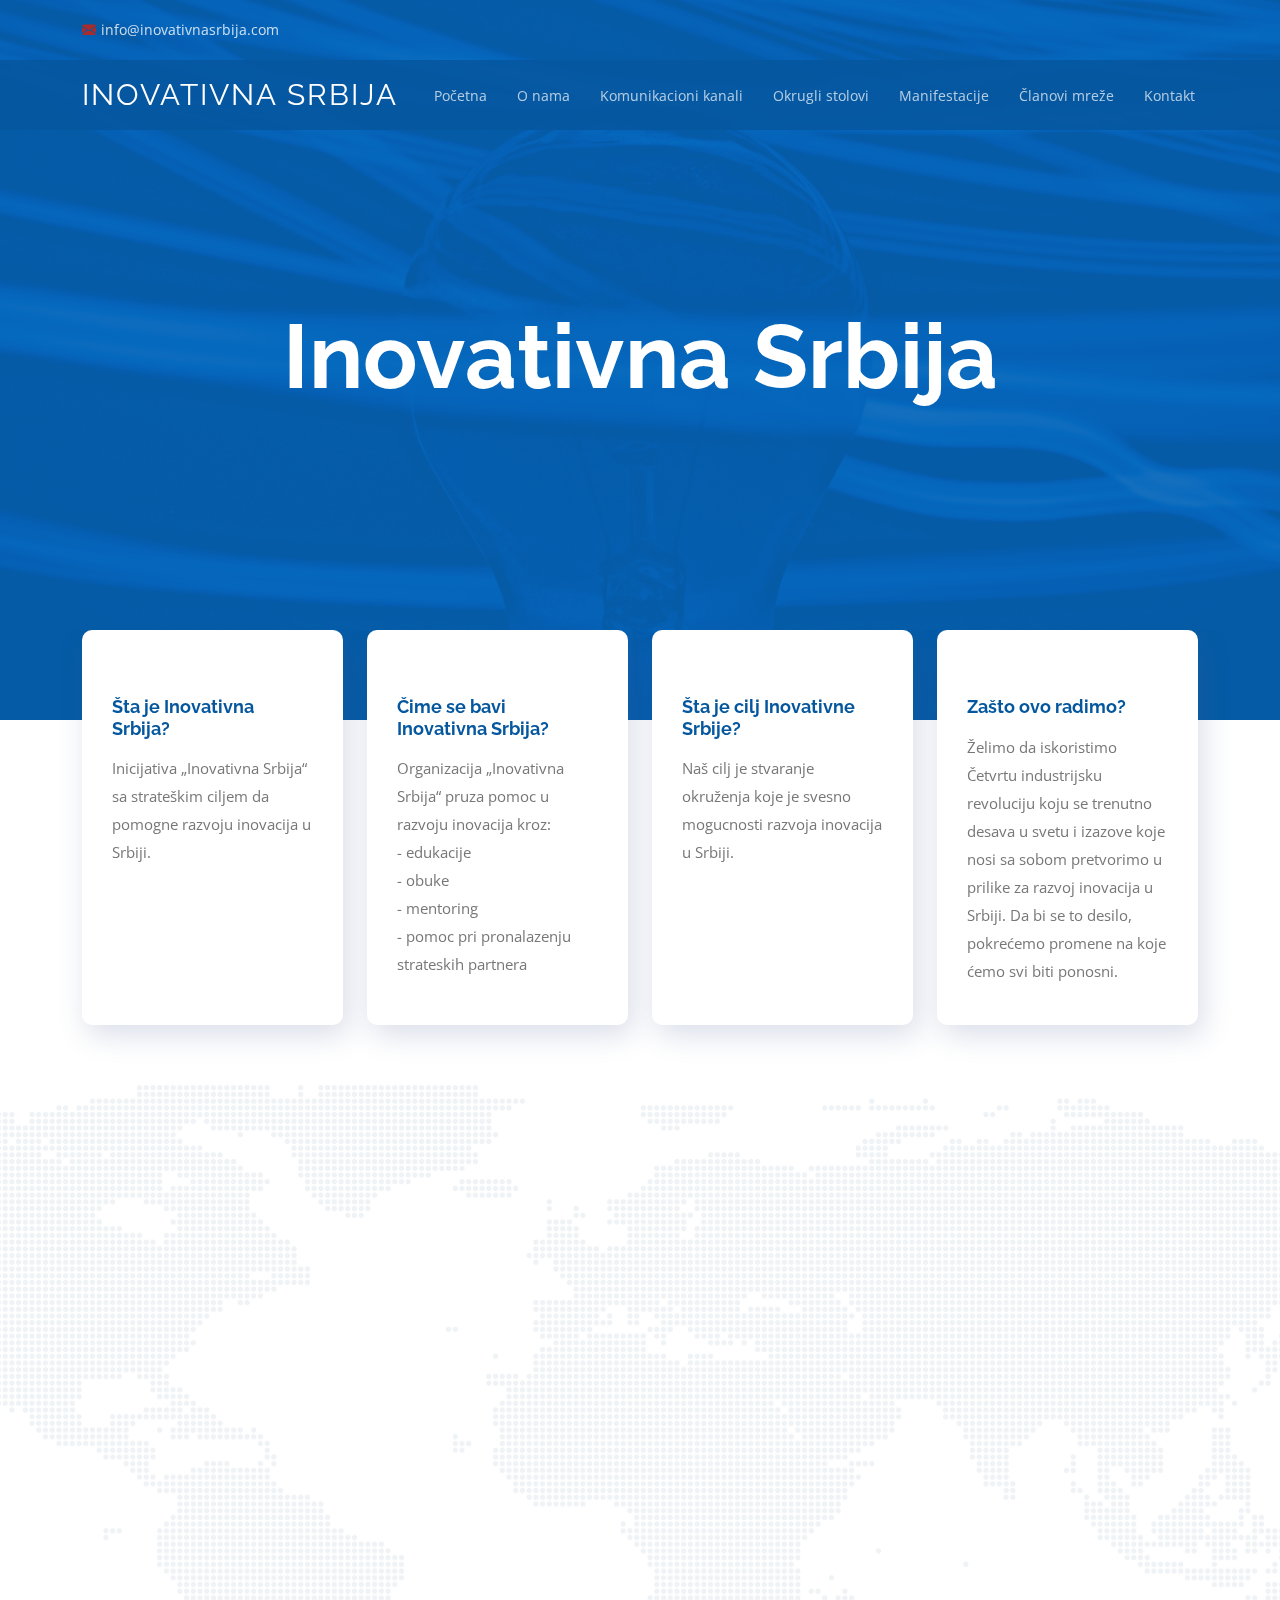
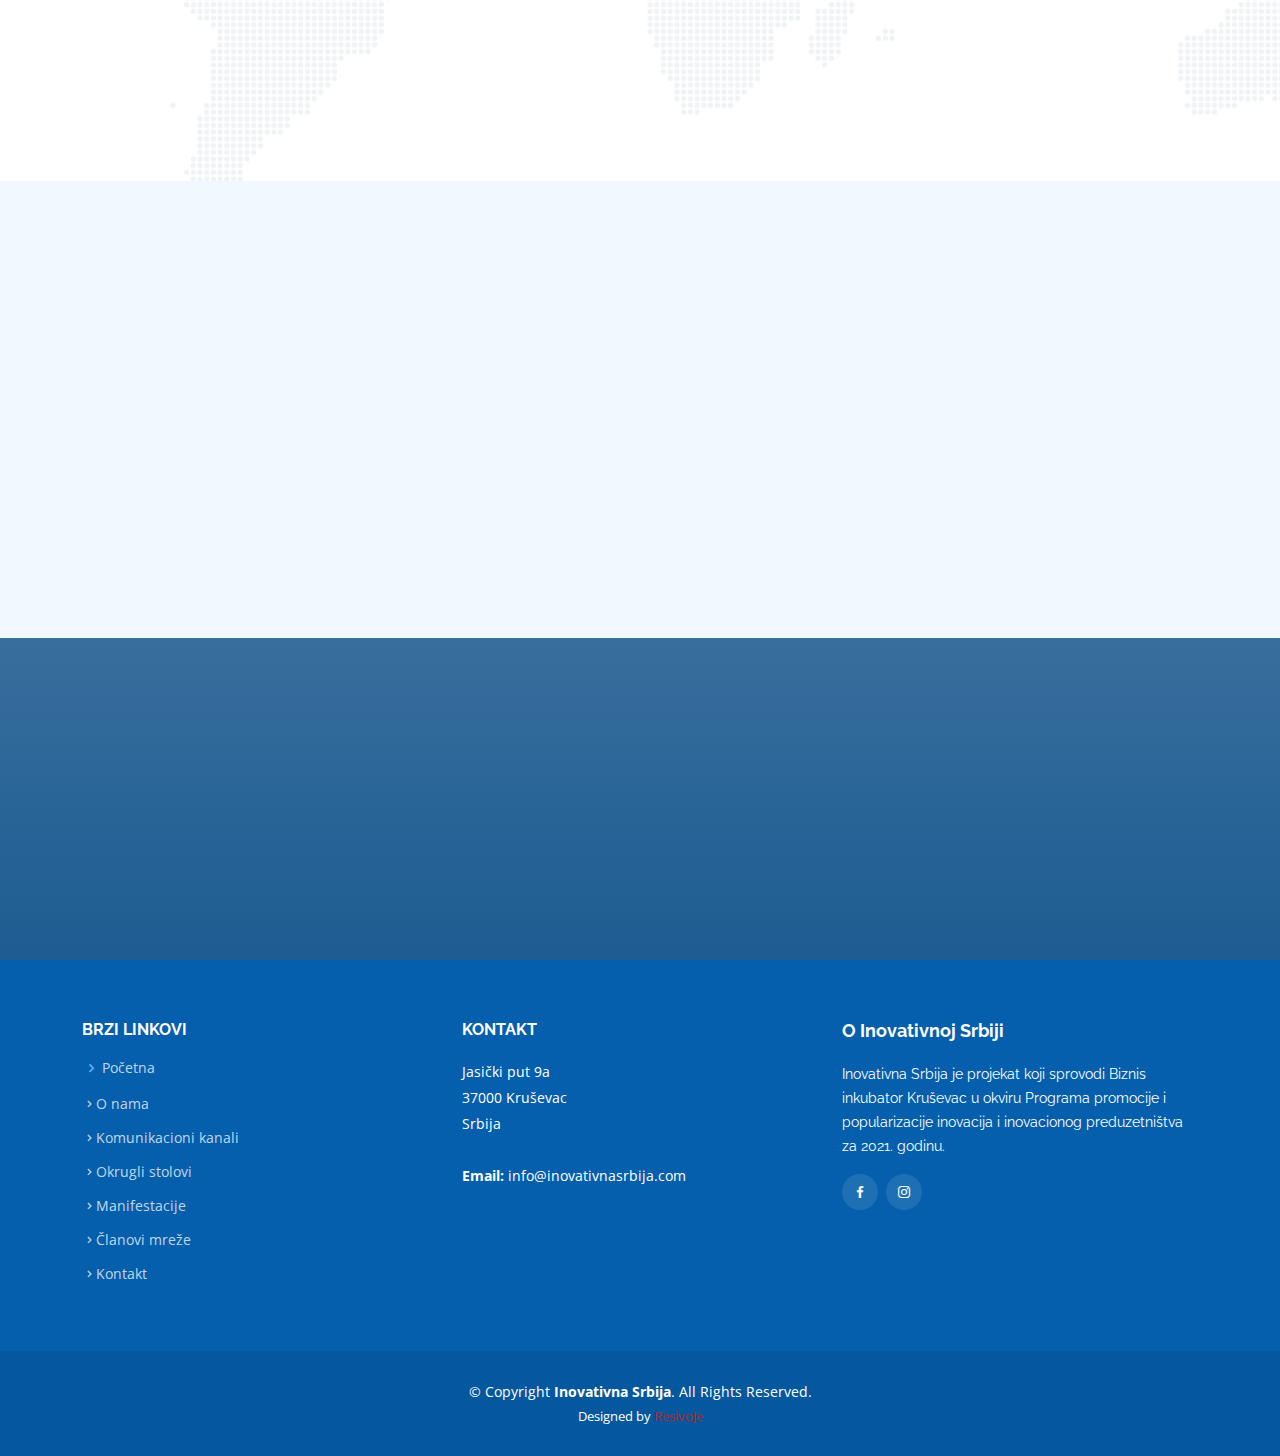
==== commit f4539d43: "beta" ====
--- a/Sajt/index.html
+++ b/Sajt/index.html
@@ -15,6 +15,7 @@
 
     <!-- Google Fonts -->
     <link href="https://fonts.googleapis.com/css?family=Open+Sans:300,300i,400,400i,600,600i,700,700i|Raleway:300,300i,400,400i,500,500i,600,600i,700,700i|Poppins:300,300i,400,400i,500,500i,600,600i,700,700i" rel="stylesheet">
+    <link rel="stylesheet" href="https://pro.fontawesome.com/releases/v5.10.0/css/all.css" integrity="sha384-AYmEC3Yw5cVb3ZcuHtOA93w35dYTsvhLPVnYs9eStHfGJvOvKxVfELGroGkvsg+p" crossorigin="anonymous" />
 
     <!-- Vendor CSS Files -->
     <link href="assets/vendor/animate.css/animate.min.css" rel="stylesheet">
@@ -43,16 +44,19 @@
     </div>
 
     <!-- ======= Header ======= -->
-    <header id="header" class="fixed-top d-flex align-items-center ">
+    <header id="header" class="fixed-top d-flex align-items-center header-inner-pages">
         <div class="container d-flex align-items-center justify-content-between">
 
             <h1 class="logo"><a href="index.html">INOVATIVNA SRBIJA</a></h1>
-
             <nav id="navbar" class="navbar">
                 <ul>
-                    <li><a class="nav-link scrollto active " href="index.html">Početna</a></li>
+                    <li><a class="nav-link scrollto" href="index.html">Početna</a></li>
                     <li><a class="nav-link scrollto" href="about.html">O nama</a></li>
-                    <li><a class="nav-link scrollto" href="contact.html">Contact</a></li>
+                    <li><a class="nav-link scrollto" href="komunikacionikanali.html">Komunikacioni kanali</a></li>
+                    <li><a class="nav-link scrollto" href="okruglistolovi.html">Okrugli stolovi</a></li>
+                    <li><a class="nav-link scrollto" href="manifestacije.html">Manifestacije</a></li>
+                    <li><a class="nav-link scrollto" href="clanovimreze.html">Članovi mreže</a></li>
+                    <li><a class="nav-link scrollto" href="contact.html">Kontakt</a></li>
                 </ul>
                 <i class="bi bi-list mobile-nav-toggle"></i>
             </nav>
@@ -70,39 +74,8 @@
             <div class="carousel-item active">
                 <div class="carousel-container">
                     <h2 class="animate__animated animate__fadeInDown"><span>Inovativna Srbija</span></h2>
-                    <p class="animate__animated animate__fadeInUp">Ut velit est quam dolor ad a aliquid qui aliquid. Sequi ea ut et est quaerat sequi nihil ut aliquam. Occaecati alias dolorem mollitia ut. Similique ea voluptatem. Esse doloremque accusamus repellendus deleniti vel. Minus et tempore
-                        modi architecto.</p>
-                    <a href="#about" class="btn-get-started animate__animated animate__fadeInUp scrollto">Read More</a>
-                </div>
-            </div>
-
-            <!-- Slide 2 -->
-            <div class="carousel-item">
-                <div class="carousel-container">
-                    <h2 class="animate__animated animate__fadeInDown">Lorem Ipsum Dolor</h2>
-                    <p class="animate__animated animate__fadeInUp">Ut velit est quam dolor ad a aliquid qui aliquid. Sequi ea ut et est quaerat sequi nihil ut aliquam. Occaecati alias dolorem mollitia ut. Similique ea voluptatem. Esse doloremque accusamus repellendus deleniti vel. Minus et tempore
-                        modi architecto.</p>
-                    <a href="#about" class="btn-get-started animate__animated animate__fadeInUp scrollto">Read More</a>
-                </div>
-            </div>
-
-            <!-- Slide 3 -->
-            <div class="carousel-item">
-                <div class="carousel-container">
-                    <h2 class="animate__animated animate__fadeInDown">Sequi ea ut et est quaerat</h2>
-                    <p class="animate__animated animate__fadeInUp">Ut velit est quam dolor ad a aliquid qui aliquid. Sequi ea ut et est quaerat sequi nihil ut aliquam. Occaecati alias dolorem mollitia ut. Similique ea voluptatem. Esse doloremque accusamus repellendus deleniti vel. Minus et tempore
-                        modi architecto.</p>
-                    <a href="#about" class="btn-get-started animate__animated animate__fadeInUp scrollto">Read More</a>
-                </div>
-            </div>
-
-            <a class="carousel-control-prev" href="#heroCarousel" role="button" data-bs-slide="prev">
-                <span class="carousel-control-prev-icon bx bx-chevron-left" aria-hidden="true"></span>
-            </a>
-
-            <a class="carousel-control-next" href="#heroCarousel" role="button" data-bs-slide="next">
-                <span class="carousel-control-next-icon bx bx-chevron-right" aria-hidden="true"></span>
-            </a>
+                </div>
+            </div>
 
         </div>
     </section>
@@ -117,33 +90,40 @@
                 <div class="row">
                     <div class="col-md-6 col-lg-3 d-flex align-items-stretch mb-5 mb-lg-0" data-aos="fade-up">
                         <div class="icon-box">
-                            <div class="icon"><i class="bx bxl-dribbble"></i></div>
-                            <h4 class="title"><a href="">Lorem Ipsum</a></h4>
-                            <p class="description">Voluptatum deleniti atque corrupti quos dolores et quas molestias excepturi sint occaecati cupiditate non provident</p>
+                            <div class="icon"><i class="fas fa-network-wired"></i></i>
+                            </div>
+                            <h4 class="title"><a href="">Šta je Inovativna Srbija?</a></h4>
+                            <p class="description">Inicijativa „Inovativna Srbija“ sa strateškim ciljem da pomogne razvoju inovacija u Srbiji.</p>
                         </div>
                     </div>
 
                     <div class="col-md-6 col-lg-3 d-flex align-items-stretch mb-5 mb-lg-0" data-aos="fade-up" data-aos-delay="100">
                         <div class="icon-box">
-                            <div class="icon"><i class="bx bx-file"></i></div>
-                            <h4 class="title"><a href="">Sed ut perspiciatis</a></h4>
-                            <p class="description">Duis aute irure dolor in reprehenderit in voluptate velit esse cillum dolore eu fugiat nulla pariatur</p>
+                            <div class="icon"><i class="fas fa-briefcase"></i></i>
+                            </div>
+                            <h4 class="title"><a href="">Čime se bavi Inovativna Srbija?</a></h4>
+                            <p class="description">Organizacija „Inovativna Srbija“ pruza pomoc u razvoju inovacija kroz: <br>- edukacije <br>- obuke <br> - mentoring <br> - pomoc pri pronalazenju strateskih partnera</p>
                         </div>
                     </div>
 
                     <div class="col-md-6 col-lg-3 d-flex align-items-stretch mb-5 mb-lg-0" data-aos="fade-up" data-aos-delay="200">
                         <div class="icon-box">
-                            <div class="icon"><i class="bx bx-tachometer"></i></div>
-                            <h4 class="title"><a href="">Magni Dolores</a></h4>
-                            <p class="description">Excepteur sint occaecat cupidatat non proident, sunt in culpa qui officia deserunt mollit anim id est laborum</p>
+                            <div class="icon"><i class="fas fa-calendar-check"></i></i>
+                                </i>
+                            </div>
+                            <h4 class="title"><a href="">Šta je cilj Inovativne Srbije?</a></h4>
+                            <p class="description">Naš cilj je stvaranje okruženja koje je svesno mogucnosti razvoja inovacija u Srbiji.</p>
                         </div>
                     </div>
 
                     <div class="col-md-6 col-lg-3 d-flex align-items-stretch mb-5 mb-lg-0" data-aos="fade-up" data-aos-delay="300">
                         <div class="icon-box">
-                            <div class="icon"><i class="bx bx-layer"></i></div>
-                            <h4 class="title"><a href="">Nemo Enim</a></h4>
-                            <p class="description">At vero eos et accusamus et iusto odio dignissimos ducimus qui blanditiis praesentium voluptatum deleniti atque</p>
+                            <div class="icon"><i class="fas fa-wrench"></i></i>
+                            </div>
+                            <h4 class="title"><a href="">Zašto ovo radimo?</a></h4>
+                            <p class="description">Želimo da iskoristimo Četvrtu industrijsku revoluciju koju se trenutno desava u svetu i izazove koje nosi sa sobom pretvorimo u prilike za razvoj inovacija u Srbiji. Da bi se to desilo, pokrećemo promene na koje ćemo svi biti
+                                ponosni.
+                            </p>
                         </div>
                     </div>
 
@@ -158,28 +138,29 @@
             <div class="container" data-aos="fade-up">
 
                 <div class="section-title">
-                    <h2>About Us</h2>
-                    <p>Magnam dolores commodi suscipit. Necessitatibus eius consequatur ex aliquid fuga eum quidem. Sit sint consectetur velit. Quisquam quos quisquam cupiditate. Et nemo qui impedit suscipit alias ea. Quia fugiat sit in iste officiis commodi
-                        quidem hic quas.</p>
+                    <h2>Inovativna Srbija</h2>
+                    <p></p>
                 </div>
 
                 <div class="row content">
                     <div class="col-lg-6">
                         <p>
-                            Lorem ipsum dolor sit amet, consectetur adipiscing elit, sed do eiusmod tempor incididunt ut labore et dolore magna aliqua.
+                            Republika Srbija je usvojila inovacioni ekosistem koji se sastoji iz tri nivoa, i to:
                         </p>
                         <ul>
-                            <li><i class="ri-check-double-line"></i> Ullamco laboris nisi ut aliquip ex ea commodo consequat</li>
-                            <li><i class="ri-check-double-line"></i> Duis aute irure dolor in reprehenderit in voluptate velit</li>
-                            <li><i class="ri-check-double-line"></i> Ullamco laboris nisi ut aliquip ex ea commodo consequat</li>
+                            <li><i class="ri-check-double-line"></i> Inovaciona politika i upravljanje</li>
+                            <li><i class="ri-check-double-line"></i> Inovacioni motor</li>
+                            <li><i class="ri-check-double-line"></i> Inovacioni fasilitatori</li>
                         </ul>
                     </div>
                     <div class="col-lg-6 pt-4 pt-lg-0">
                         <p>
-                            Ullamco laboris nisi ut aliquip ex ea commodo consequat. Duis aute irure dolor in reprehenderit in voluptate velit esse cillum dolore eu fugiat nulla pariatur. Excepteur sint occaecat cupidatat non proident, sunt in culpa qui officia deserunt mollit anim
-                            id est laborum.
+                            Politički i regulatorni sistem (zakonska regulative), Obrazovni i sistem ljudskog kapitala (formalna vertikala obrazovanja od predškolskog, preko osnovnog, srednjeg, zaključno sa visokim obrazovanjem, kao i neformalno obrazovanje u vidu obrazovanja i
+                            obuke odraslih) Finansijska podrška (Akcijski kapital, Krediti banaka, Privatni investitori, Krediti od potencijalnih poslovnih partnera, Lizing, Dotacije i subvencije, Univerzitetska podrška, Publicitet, Inkubacija, Mikro
+                            krediti, Krediti za podsticaj preduzetništva) i Nefinansijska podrška: Radionice (za različite faze preduzetničkog poduhvata, Mentoring, Događaji i saopštenja o preduzetnitvu, Preduzetnički konsalting, Softverska podrška, Preduzetnički
+                            konsalting, Umrežavanje)
                         </p>
-                        <a href="#" class="btn-learn-more">Learn More</a>
+                        <a href="about.html" class="btn-learn-more">Saznaj više</a>
                     </div>
                 </div>
 
@@ -193,50 +174,61 @@
 
                 <div class="row">
 
-                    <div class="col-lg-5 align-items-stretch position-relative video-box" style='background-image: url("assets/img/why-us.jpg");' data-aos="fade-right">
-                        <a href="https://www.youtube.com/watch?v=jDDaplaOz7Q" class="venobox play-btn mb-4" data-vbtype="video" data-autoplay="true"></a>
+                    <div class="col-lg-5 align-items-stretch position-relative video-box" style='background-image: url("assets/img/slika1.jpg");' data-aos="fade-right">
+                        </a>
                     </div>
 
                     <div class="col-lg-7 d-flex flex-column justify-content-center align-items-stretch" data-aos="fade-left">
 
                         <div class="content">
-                            <h3>Eum ipsam laborum deleniti <strong>velit pariatur architecto aut nihil</strong></h3>
+                            <h3>
+                                </strong>
+                            </h3>
                             <p>
-                                Lorem ipsum dolor sit amet, consectetur adipiscing elit, sed do eiusmod tempor incididunt ut labore et dolore magna aliqua. Duis aute irure dolor in reprehenderit
+
                             </p>
                         </div>
 
                         <div class="accordion-list">
                             <ul>
                                 <li data-aos="fade-up" data-aos-delay="100">
-                                    <a data-bs-toggle="collapse" class="collapse" data-bs-target="#accordion-list-1"><span>01</span> Non consectetur a erat nam at lectus urna duis? <i class="bx bx-chevron-down icon-show"></i><i class="bx bx-chevron-up icon-close"></i></a>
-                                    <div id="accordion-list-1" class="collapse show" data-bs-parent=".accordion-list">
+                                    <a data-bs-toggle="collapse" class="collapse" data-bs-target="#accordion-list-1"><span>1</span>Prvi nivo čini - Inovaciona politika i upravljanje<i class="bx bx-chevron-down icon-show"></i><i class="bx bx-chevron-up icon-close"></i></a>
+                                    <div id="accordion-list-1" class="collapse" data-bs-parent=".accordion-list">
                                         <p>
-                                            Feugiat pretium nibh ipsum consequat. Tempus iaculis urna id volutpat lacus laoreet non curabitur gravida. Venenatis lectus magna fringilla urna porttitor rhoncus dolor purus non.
+                                            Uključuje nacionalnu inovacionu politiku i upravljačku strukturu za upravljanje i promociju inovacija na nacionalnom nivou - Vlada Republike Srbije, odnosno Kabinet ministra bez porfelja zadužen za inovacije i tehnološki razvoj.
                                         </p>
                                     </div>
                                 </li>
 
                                 <li data-aos="fade-up" data-aos-delay="200">
-                                    <a data-bs-toggle="collapse" data-bs-target="#accordion-list-2" class="collapsed"><span>02</span> Feugiat scelerisque varius morbi enim nunc? <i class="bx bx-chevron-down icon-show"></i><i class="bx bx-chevron-up icon-close"></i></a>
+                                    <a data-bs-toggle="collapse" data-bs-target="#accordion-list-2" class="collapsed"><span>2</span>Drugi  nivo čini - Inovacioni motor<i class="bx bx-chevron-down icon-show"></i><i class="bx bx-chevron-up icon-close"></i></a>
                                     <div id="accordion-list-2" class="collapse" data-bs-parent=".accordion-list">
-                                        <p>
-                                            Dolor sit amet consectetur adipiscing elit pellentesque habitant morbi. Id interdum velit laoreet id donec ultrices. Fringilla phasellus faucibus scelerisque eleifend donec pretium. Est pellentesque elit ullamcorper dignissim. Mauris ultrices eros in
-                                            cursus turpis massa tincidunt dui.
+                                        <p>Koga grade komponente: Korporativni sistem (mreža koju čini Ministarstvo privrede, Privredna komora Srbije zajedno sa multinacionalnim kompanijama, MSP, kao i novoosnovanim preduzećima; Tehnički i poslovni posrednici
+                                            (mreža koju čini Inovacioni centri, Biznis inkubatori, Naučno-tehnološki parkovi, Razvojna agencija Srbije kao i mreža nezavisnih konsultanata); Istraživački sistem (mreža koju čini Ministarstvo prosvete, nauke
+                                            i tehnološkog razvoja i Zajednica instituta Srbije .
                                         </p>
                                     </div>
                                 </li>
 
                                 <li data-aos="fade-up" data-aos-delay="300">
-                                    <a data-bs-toggle="collapse" data-bs-target="#accordion-list-3" class="collapsed"><span>03</span> Dolor sit amet consectetur adipiscing elit? <i class="bx bx-chevron-down icon-show"></i><i class="bx bx-chevron-up icon-close"></i></a>
+                                    <a data-bs-toggle="collapse" data-bs-target="#accordion-list-3" class="collapsed"><span>3</span>Treći nivo čini - Inovacioni fasilitatori<i class="bx bx-chevron-down icon-show"></i><i class="bx bx-chevron-up icon-close"></i></a>
                                     <div id="accordion-list-3" class="collapse" data-bs-parent=".accordion-list">
-                                        <p>
-                                            Eleifend mi in nulla posuere sollicitudin aliquam ultrices sagittis orci. Faucibus pulvinar elementum integer enim. Sem nulla pharetra diam sit amet nisl suscipit. Rutrum tellus pellentesque eu tincidunt. Lectus urna duis convallis convallis tellus. Urna
-                                            molestie at elementum eu facilisis sed odio morbi quis
+                                        <p>Koga grade sledeće komponente Politički i regulatorni sistem (zakonska regulative), Obrazovni i sistem ljudskog kapitala (formalna vertikala obrazovanja od predškolskog, preko osnovnog, srednjeg, zaključno sa visokim
+                                            obrazovanjem, kao i neformalno obrazovanje u vidu obrazovanja i obuke odraslih)
                                         </p>
                                     </div>
                                 </li>
 
+                                <li data-aos="fade-up" data-aos-delay="400">
+                                    <a data-bs-toggle="collapse" data-bs-target="#accordion-list-4" class="collapsed"><span>3</span>Četvrti nivo čini - Finanskijska podrška<i class="bx bx-chevron-down icon-show"></i><i class="bx bx-chevron-up icon-close"></i></a>
+                                    <div id="accordion-list-4" class="collapse" data-bs-parent=".accordion-list">
+                                        <p>(Akcijski kapital, Krediti banaka, Privatni investitori, Krediti od potencijalnih poslovnih partnera, Lizing, Dotacije i subvencije, Univerzitetska podrška, Publicitet, Inkubacija, Mikro krediti, Krediti za podsticaj
+                                            preduzetništva) i Nefinansijska podrška: Radionice (za različite faze preduzetničkog poduhvata, Mentoring, Događaji i saopštenja o preduzetnitvu, Preduzetnički konsalting, Softverska podrška, Preduzetnički konsalting,
+                                            Umrežavanje, i sl. )
+                                        </p>
+                                    </div>
+                                </li>
+
                             </ul>
                         </div>
 
@@ -249,62 +241,6 @@
         <!-- End Why Us Section -->
 
         <!-- ======= Services Section ======= -->
-        <section id="services" class="services">
-            <div class="container" data-aos="fade-up">
-
-                <div class="section-title">
-                    <h2>Services</h2>
-                    <p>Magnam dolores commodi suscipit. Necessitatibus eius consequatur ex aliquid fuga eum quidem. Sit sint consectetur velit. Quisquam quos quisquam cupiditate. Et nemo qui impedit suscipit alias ea. Quia fugiat sit in iste officiis commodi
-                        quidem hic quas.</p>
-                </div>
-
-                <div class="row">
-                    <div class="col-md-6 d-flex align-items-stretch" data-aos="fade-up" data-aos-delay="100">
-                        <div class="icon-box">
-                            <i class="bi bi-card-checklist"></i>
-                            <h4><a href="#">Lorem Ipsum</a></h4>
-                            <p>Voluptatum deleniti atque corrupti quos dolores et quas molestias excepturi sint occaecati cupiditate non provident</p>
-                        </div>
-                    </div>
-                    <div class="col-md-6 d-flex align-items-stretch mt-4 mt-md-0" data-aos="fade-up" data-aos-delay="200">
-                        <div class="icon-box">
-                            <i class="bi bi-bar-chart"></i>
-                            <h4><a href="#">Dolor Sitema</a></h4>
-                            <p>Minim veniam, quis nostrud exercitation ullamco laboris nisi ut aliquip ex ea commodo consequat tarad limino ata</p>
-                        </div>
-                    </div>
-                    <div class="col-md-6 d-flex align-items-stretch mt-4 mt-md-0" data-aos="fade-up" data-aos-delay="300">
-                        <div class="icon-box">
-                            <i class="bi bi-binoculars"></i>
-                            <h4><a href="#">Sed ut perspiciatis</a></h4>
-                            <p>Duis aute irure dolor in reprehenderit in voluptate velit esse cillum dolore eu fugiat nulla pariatur</p>
-                        </div>
-                    </div>
-                    <div class="col-md-6 d-flex align-items-stretch mt-4 mt-md-0" data-aos="fade-up" data-aos-delay="400">
-                        <div class="icon-box">
-                            <i class="bi bi-brightness-high"></i>
-                            <h4><a href="#">Nemo Enim</a></h4>
-                            <p>Excepteur sint occaecat cupidatat non proident, sunt in culpa qui officia deserunt mollit anim id est laborum</p>
-                        </div>
-                    </div>
-                    <div class="col-md-6 d-flex align-items-stretch mt-4 mt-md-0" data-aos="fade-up" data-aos-delay="500">
-                        <div class="icon-box">
-                            <i class="bi bi-calendar4-week"></i>
-                            <h4><a href="#">Magni Dolore</a></h4>
-                            <p>At vero eos et accusamus et iusto odio dignissimos ducimus qui blanditiis praesentium voluptatum deleniti atque</p>
-                        </div>
-                    </div>
-                    <div class="col-md-6 d-flex align-items-stretch mt-4 mt-md-0" data-aos="fade-up" data-aos-delay="600">
-                        <div class="icon-box">
-                            <i class="bi bi-briefcase"></i>
-                            <h4><a href="#">Eiusmod Tempor</a></h4>
-                            <p>Et harum quidem rerum facilis est et expedita distinctio. Nam libero tempore, cum soluta nobis est eligendi</p>
-                        </div>
-                    </div>
-                </div>
-
-            </div>
-        </section>
         <!-- End Services Section -->
 
         <!-- ======= Cta Section ======= -->
@@ -313,11 +249,11 @@
 
                 <div class="row" data-aos="zoom-in">
                     <div class="col-lg-9 text-center text-lg-start">
-                        <h3>Call To Action</h3>
-                        <p> Duis aute irure dolor in reprehenderit in voluptate velit esse cillum dolore eu fugiat nulla pariatur. Excepteur sint occaecat cupidatat non proident, sunt in culpa qui officia deserunt mollit anim id est laborum.</p>
+                        <h3>Kontaktirajte nas</h3>
+                        <p> Biznis inkubator Kruševac, Jasički put 9, Kruševac</p>
                     </div>
                     <div class="col-lg-3 cta-btn-container text-center">
-                        <a class="cta-btn align-middle" href="#">Call To Action</a>
+                        <a class="cta-btn align-middle" href="contact.html">Kontakt</a>
                     </div>
                 </div>
 
@@ -327,67 +263,6 @@
 
 
         <!-- ======= Frequently Asked Questions Section ======= -->
-        <section id="faq" class="faq section-bg">
-            <div class="container" data-aos="fade-up">
-
-                <div class="section-title">
-                    <h2>Frequently Asked Questions</h2>
-                </div>
-
-                <div class="faq-list">
-                    <ul>
-                        <li data-aos="fade-up" data-aos="fade-up" data-aos-delay="100">
-                            <i class="bx bx-help-circle icon-help"></i> <a data-bs-toggle="collapse" class="collapse" data-bs-target="#faq-list-1">Non consectetur a erat nam at lectus urna duis? <i class="bx bx-chevron-down icon-show"></i><i class="bx bx-chevron-up icon-close"></i></a>
-                            <div id="faq-list-1" class="collapse show" data-bs-parent=".faq-list">
-                                <p>
-                                    Feugiat pretium nibh ipsum consequat. Tempus iaculis urna id volutpat lacus laoreet non curabitur gravida. Venenatis lectus magna fringilla urna porttitor rhoncus dolor purus non.
-                                </p>
-                            </div>
-                        </li>
-
-                        <li data-aos="fade-up" data-aos-delay="200">
-                            <i class="bx bx-help-circle icon-help"></i> <a data-bs-toggle="collapse" data-bs-target="#faq-list-2" class="collapsed">Feugiat scelerisque varius morbi enim nunc? <i class="bx bx-chevron-down icon-show"></i><i class="bx bx-chevron-up icon-close"></i></a>
-                            <div id="faq-list-2" class="collapse" data-bs-parent=".faq-list">
-                                <p>
-                                    Dolor sit amet consectetur adipiscing elit pellentesque habitant morbi. Id interdum velit laoreet id donec ultrices. Fringilla phasellus faucibus scelerisque eleifend donec pretium. Est pellentesque elit ullamcorper dignissim. Mauris ultrices eros in
-                                    cursus turpis massa tincidunt dui.
-                                </p>
-                            </div>
-                        </li>
-
-                        <li data-aos="fade-up" data-aos-delay="300">
-                            <i class="bx bx-help-circle icon-help"></i> <a data-bs-toggle="collapse" data-bs-target="#faq-list-3" class="collapsed">Dolor sit amet consectetur adipiscing elit? <i class="bx bx-chevron-down icon-show"></i><i class="bx bx-chevron-up icon-close"></i></a>
-                            <div id="faq-list-3" class="collapse" data-bs-parent=".faq-list">
-                                <p>
-                                    Eleifend mi in nulla posuere sollicitudin aliquam ultrices sagittis orci. Faucibus pulvinar elementum integer enim. Sem nulla pharetra diam sit amet nisl suscipit. Rutrum tellus pellentesque eu tincidunt. Lectus urna duis convallis convallis tellus. Urna
-                                    molestie at elementum eu facilisis sed odio morbi quis
-                                </p>
-                            </div>
-                        </li>
-
-                        <li data-aos="fade-up" data-aos-delay="400">
-                            <i class="bx bx-help-circle icon-help"></i> <a data-bs-toggle="collapse" data-bs-target="#faq-list-4" class="collapsed">Tempus quam pellentesque nec nam aliquam sem et tortor consequat? <i class="bx bx-chevron-down icon-show"></i><i class="bx bx-chevron-up icon-close"></i></a>
-                            <div id="faq-list-4" class="collapse" data-bs-parent=".faq-list">
-                                <p>
-                                    Molestie a iaculis at erat pellentesque adipiscing commodo. Dignissim suspendisse in est ante in. Nunc vel risus commodo viverra maecenas accumsan. Sit amet nisl suscipit adipiscing bibendum est. Purus gravida quis blandit turpis cursus in.
-                                </p>
-                            </div>
-                        </li>
-
-                        <li data-aos="fade-up" data-aos-delay="500">
-                            <i class="bx bx-help-circle icon-help"></i> <a data-bs-toggle="collapse" data-bs-target="#faq-list-5" class="collapsed">Tortor vitae purus faucibus ornare. Varius vel pharetra vel turpis nunc eget lorem dolor? <i class="bx bx-chevron-down icon-show"></i><i class="bx bx-chevron-up icon-close"></i></a>
-                            <div id="faq-list-5" class="collapse" data-bs-parent=".faq-list">
-                                <p>
-                                    Laoreet sit amet cursus sit amet dictum sit amet justo. Mauris vitae ultricies leo integer malesuada nunc vel. Tincidunt eget nullam non nisi est sit amet. Turpis nunc eget lorem dolor sed. Ut venenatis tellus in metus vulputate eu scelerisque.
-                                </p>
-                            </div>
-                        </li>
-
-                    </ul>
-                </div>
-
-            </div>
-        </section>
         <!-- End Frequently Asked Questions Section -->
 
     </main>
@@ -402,28 +277,28 @@
             <div class="container">
                 <div class="row">
 
-                    <div class="col-lg-3 col-md-6 footer-links">
-                        <h4>Useful Links</h4>
+                    <div class="col-lg-4 col-md-6 footer-links">
+                        <h4>Brzi linkovi</h4>
                         <ul>
                             <li><i class="bx bx-chevron-right"></i> <a href="index.html">Početna</a></li>
-                            <li><i class="bx bx-chevron-right"></i> <a href="about.html">O nama</a></li>
-                            <li><i class="bx bx-chevron-right"></i> <a href="contact.html">Kontakt</a></li>
+                            <li>
+                                <a class="bx bx-chevron-right"></i> <a href="about.html">O nama</a></li>
+                            <li>
+                                <a class="bx bx-chevron-right"></i> <a href="komunikacionikanali.html">Komunikacioni kanali</a></li>
+                            <li>
+                                <a class="bx bx-chevron-right"></i> <a href="okruglistolovi.html">Okrugli stolovi</a></li>
+                            <li>
+                                <a class="bx bx-chevron-right"></i> <a href="manifestacije.html">Manifestacije</a></li>
+                            <li>
+                                <a class="bx bx-chevron-right"></i> <a href="clanovimreze.html">Članovi mreže</a></li>
+                            <li>
+                                <a class="bx bx-chevron-right"></i> <a href="contact.html">Kontakt</a></li>
+                            </li>
                         </ul>
                     </div>
 
-                    <div class="col-lg-3 col-md-6 footer-links">
-                        <h4>Our Services</h4>
-                        <ul>
-                            <li><i class="bx bx-chevron-right"></i> <a href="#">Web Design</a></li>
-                            <li><i class="bx bx-chevron-right"></i> <a href="#">Web Development</a></li>
-                            <li><i class="bx bx-chevron-right"></i> <a href="#">Product Management</a></li>
-                            <li><i class="bx bx-chevron-right"></i> <a href="#">Marketing</a></li>
-                            <li><i class="bx bx-chevron-right"></i> <a href="#">Graphic Design</a></li>
-                        </ul>
-                    </div>
-
-                    <div class="col-lg-3 col-md-6 footer-contact">
-                        <h4>Contact Us</h4>
+                    <div class="col-lg-4 col-md-6 footer-contact">
+                        <h4>Kontakt</h4>
                         <p>
                             Jasički put 9a <br> 37000 Kruševac<br> Srbija <br><br>
                             <strong>Email:</strong> info@inovativnasrbija.com<br>
@@ -431,15 +306,12 @@
 
                     </div>
 
-                    <div class="col-lg-3 col-md-6 footer-info">
-                        <h3>About Inovativna Srbija</h3>
-                        <p>Cras fermentum odio eu feugiat lide par naso tierra. Justo eget nada terra videa magna derita valies darta donna mare fermentum iaculis eu non diam phasellus.</p>
+                    <div class="col-lg-4 col-md-6 footer-info">
+                        <h3>O Inovativnoj Srbiji</h3>
+                        <p>Inovativna Srbija je projekat koji sprovodi Biznis inkubator Kruševac u okviru Programa promocije i popularizacije inovacija i inovacionog preduzetništva za 2021. godinu. </p>
                         <div class="social-links mt-3">
-                            <a href="#" class="twitter"><i class="bx bxl-twitter"></i></a>
-                            <a href="#" class="facebook"><i class="bx bxl-facebook"></i></a>
-                            <a href="#" class="instagram"><i class="bx bxl-instagram"></i></a>
-                            <a href="#" class="google-plus"><i class="bx bxl-skype"></i></a>
-                            <a href="#" class="linkedin"><i class="bx bxl-linkedin"></i></a>
+                            <a href="https://www.facebook.com/Inovativna-Srbija-105651135173728" class="facebook"><i class="bx bxl-facebook"></i></a>
+                            <a href="https://www.instagram.com/inovativnasrbija/" class="instagram"><i class="bx bxl-instagram"></i></a>
                         </div>
                     </div>
 
--- a/Sajt/assets/css/style.css
+++ b/Sajt/assets/css/style.css
@@ -502,7 +502,7 @@
     height: 80vh;
     overflow: hidden;
     position: relative;
-    background: url("../img/hero-bg.jpg") top center;
+    background: url("../img/slajder2.png") top center;
     background-size: cover;
     position: relative;
     margin-bottom: -90px;
@@ -534,8 +534,7 @@
 
 #hero h2 {
     color: #fff;
-    margin-bottom: 30px;
-    font-size: 48px;
+    font-size: 90px;
     font-weight: 700;
 }
 
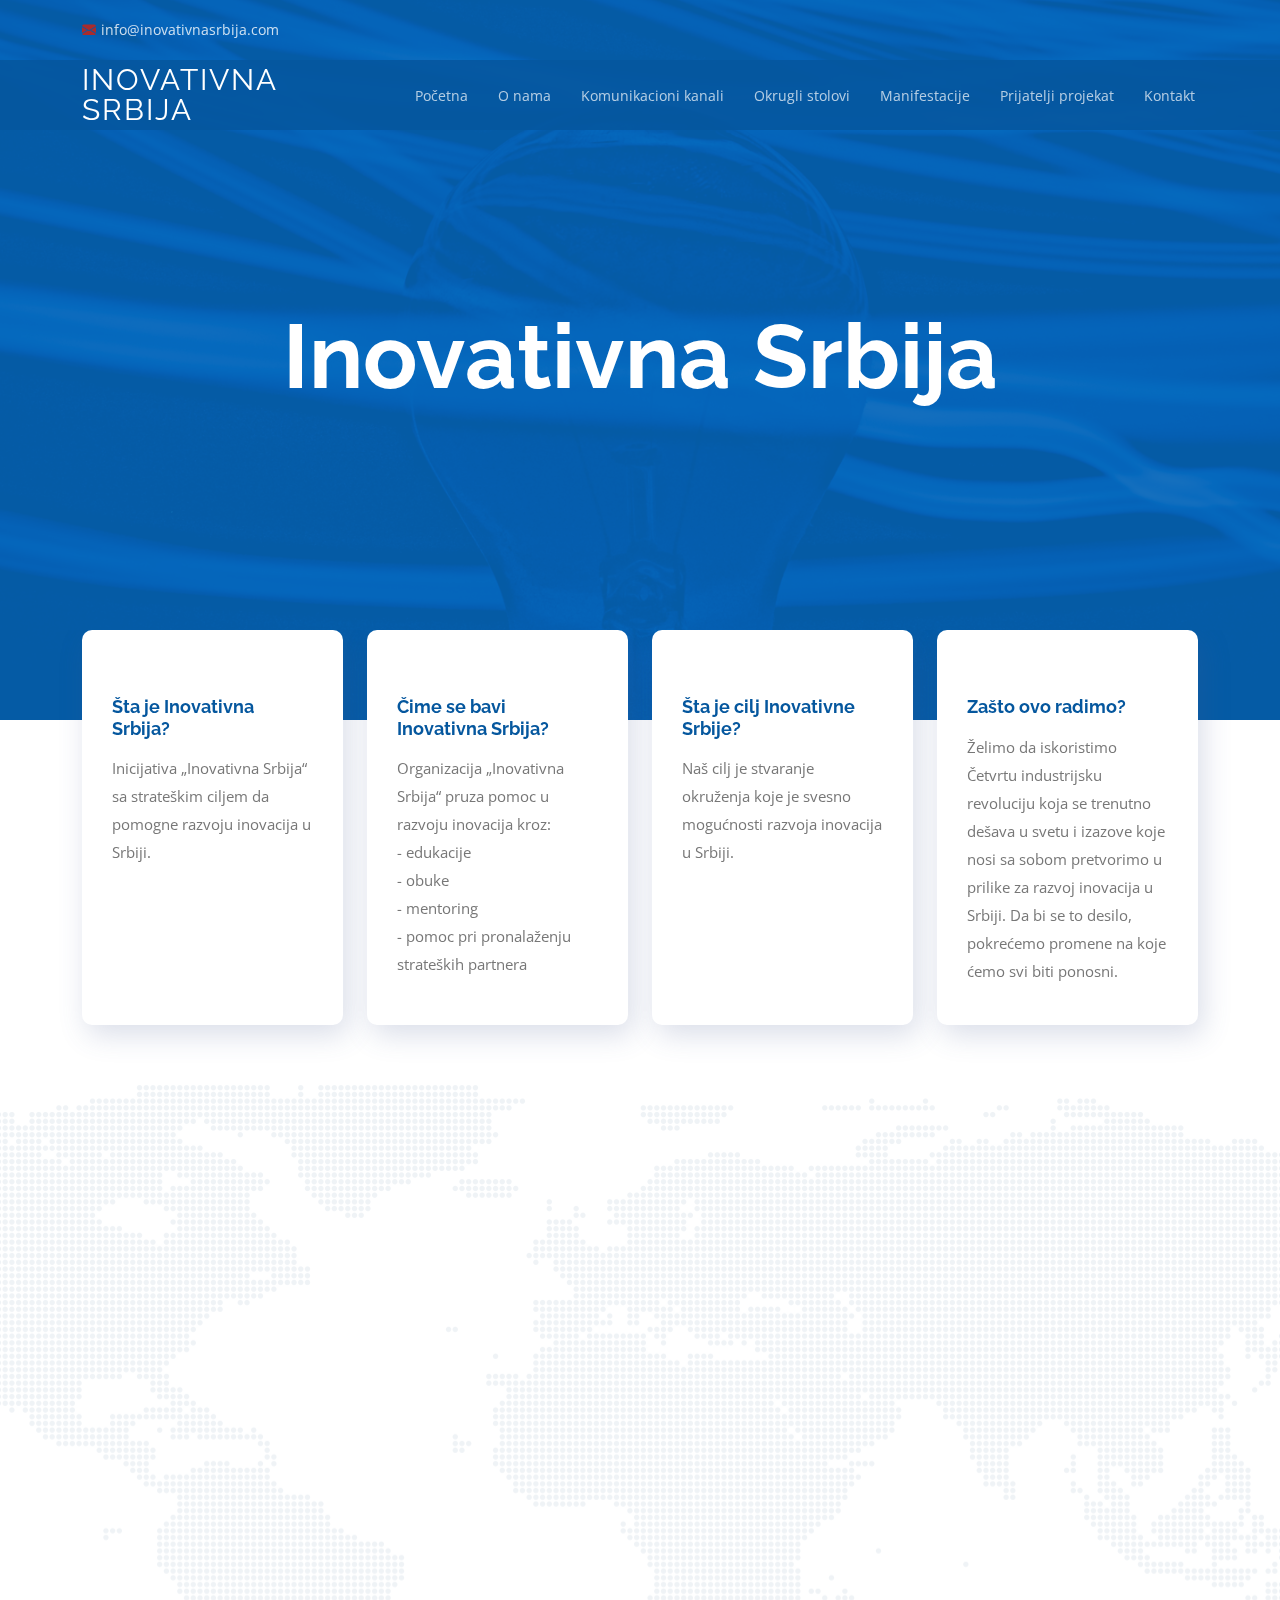
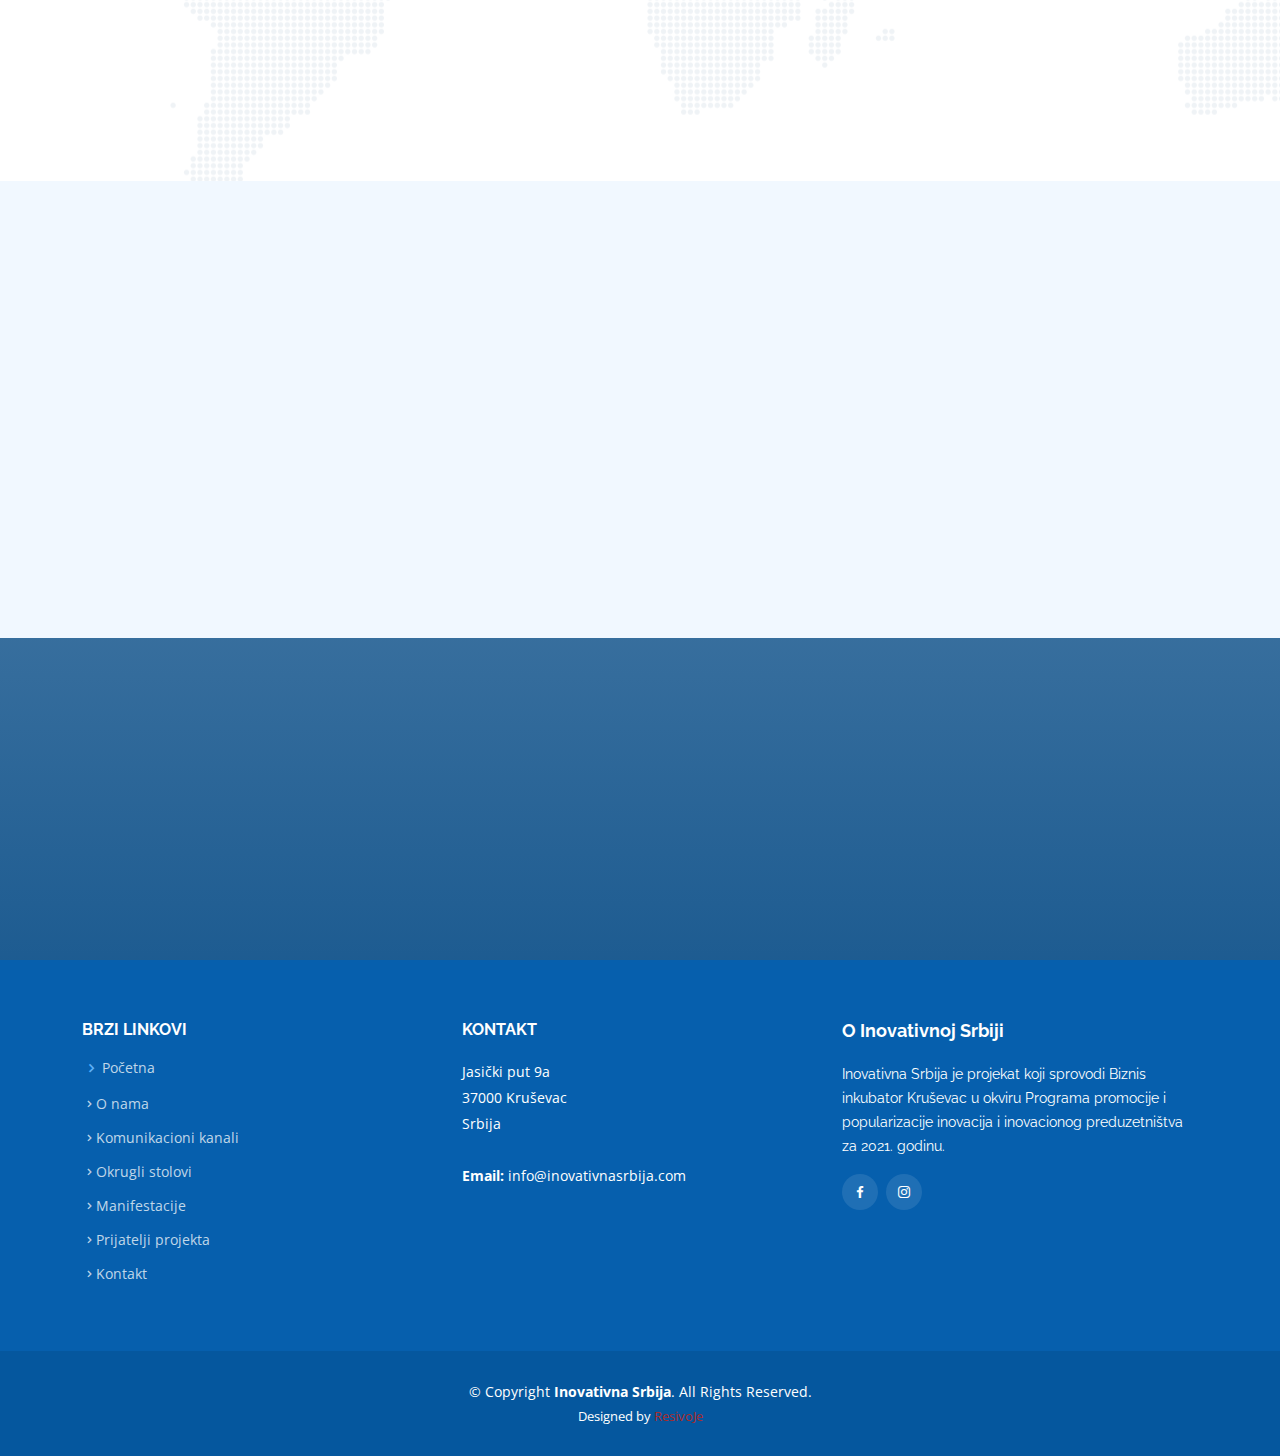
==== commit 5a898025: "beta releas" ====
--- a/Sajt/index.html
+++ b/Sajt/index.html
@@ -10,7 +10,7 @@
     <meta content="Inovacije, tehnološke inovacije, društvene inovacije, podrška inovacijama, Republika Srbija" name="keywords">
 
     <!-- Favicons -->
-    <link href="assets/img/favicon.png" rel="icon">
+    <link href="assets/img/idea.png" rel="icon">
     <link href="assets/img/apple-touch-icon.png" rel="apple-touch-icon">
 
     <!-- Google Fonts -->
@@ -55,7 +55,7 @@
                     <li><a class="nav-link scrollto" href="komunikacionikanali.html">Komunikacioni kanali</a></li>
                     <li><a class="nav-link scrollto" href="okruglistolovi.html">Okrugli stolovi</a></li>
                     <li><a class="nav-link scrollto" href="manifestacije.html">Manifestacije</a></li>
-                    <li><a class="nav-link scrollto" href="clanovimreze.html">Članovi mreže</a></li>
+                    <li><a class="nav-link scrollto" href="prijateljiprojekat.html">Prijatelji projekat</a></li>
                     <li><a class="nav-link scrollto" href="contact.html">Kontakt</a></li>
                 </ul>
                 <i class="bi bi-list mobile-nav-toggle"></i>
@@ -102,7 +102,7 @@
                             <div class="icon"><i class="fas fa-briefcase"></i></i>
                             </div>
                             <h4 class="title"><a href="">Čime se bavi Inovativna Srbija?</a></h4>
-                            <p class="description">Organizacija „Inovativna Srbija“ pruza pomoc u razvoju inovacija kroz: <br>- edukacije <br>- obuke <br> - mentoring <br> - pomoc pri pronalazenju strateskih partnera</p>
+                            <p class="description">Organizacija „Inovativna Srbija“ pruza pomoc u razvoju inovacija kroz: <br>- edukacije <br>- obuke <br> - mentoring <br> - pomoc pri pronalaženju strateških partnera</p>
                         </div>
                     </div>
 
@@ -112,7 +112,7 @@
                                 </i>
                             </div>
                             <h4 class="title"><a href="">Šta je cilj Inovativne Srbije?</a></h4>
-                            <p class="description">Naš cilj je stvaranje okruženja koje je svesno mogucnosti razvoja inovacija u Srbiji.</p>
+                            <p class="description">Naš cilj je stvaranje okruženja koje je svesno mogućnosti razvoja inovacija u Srbiji.</p>
                         </div>
                     </div>
 
@@ -121,7 +121,7 @@
                             <div class="icon"><i class="fas fa-wrench"></i></i>
                             </div>
                             <h4 class="title"><a href="">Zašto ovo radimo?</a></h4>
-                            <p class="description">Želimo da iskoristimo Četvrtu industrijsku revoluciju koju se trenutno desava u svetu i izazove koje nosi sa sobom pretvorimo u prilike za razvoj inovacija u Srbiji. Da bi se to desilo, pokrećemo promene na koje ćemo svi biti
+                            <p class="description">Želimo da iskoristimo Četvrtu industrijsku revoluciju koja se trenutno dešava u svetu i izazove koje nosi sa sobom pretvorimo u prilike za razvoj inovacija u Srbiji. Da bi se to desilo, pokrećemo promene na koje ćemo svi biti
                                 ponosni.
                             </p>
                         </div>
@@ -156,9 +156,9 @@
                     <div class="col-lg-6 pt-4 pt-lg-0">
                         <p>
                             Politički i regulatorni sistem (zakonska regulative), Obrazovni i sistem ljudskog kapitala (formalna vertikala obrazovanja od predškolskog, preko osnovnog, srednjeg, zaključno sa visokim obrazovanjem, kao i neformalno obrazovanje u vidu obrazovanja i
-                            obuke odraslih) Finansijska podrška (Akcijski kapital, Krediti banaka, Privatni investitori, Krediti od potencijalnih poslovnih partnera, Lizing, Dotacije i subvencije, Univerzitetska podrška, Publicitet, Inkubacija, Mikro
-                            krediti, Krediti za podsticaj preduzetništva) i Nefinansijska podrška: Radionice (za različite faze preduzetničkog poduhvata, Mentoring, Događaji i saopštenja o preduzetnitvu, Preduzetnički konsalting, Softverska podrška, Preduzetnički
-                            konsalting, Umrežavanje)
+                            obuke odraslih) Finansijska podrška (Akcijski kapital, Krediti banaka, Privatni investitori, Krediti od potencijalnih poslovnih partnera, Lizing, Donacije i subvencije, Univerzitetska podrška, Publicitet, Inkubacija, Mikro
+                            krediti, Krediti za podsticaj preduzetništva) i Nefinansijska podrška: Radionice (za različite faze preduzetničkog poduhvata, Mentoring, Događaji i saopštenja o preduzetništvu, Preduzetnički konsalting, Softverska podrška,
+                            Preduzetnički konsalting, Umrežavanje)
                         </p>
                         <a href="about.html" class="btn-learn-more">Saznaj više</a>
                     </div>
@@ -220,11 +220,11 @@
                                 </li>
 
                                 <li data-aos="fade-up" data-aos-delay="400">
-                                    <a data-bs-toggle="collapse" data-bs-target="#accordion-list-4" class="collapsed"><span>3</span>Četvrti nivo čini - Finanskijska podrška<i class="bx bx-chevron-down icon-show"></i><i class="bx bx-chevron-up icon-close"></i></a>
+                                    <a data-bs-toggle="collapse" data-bs-target="#accordion-list-4" class="collapsed"><span>4</span>Četvrti nivo čini - Finanskijska podrška<i class="bx bx-chevron-down icon-show"></i><i class="bx bx-chevron-up icon-close"></i></a>
                                     <div id="accordion-list-4" class="collapse" data-bs-parent=".accordion-list">
-                                        <p>(Akcijski kapital, Krediti banaka, Privatni investitori, Krediti od potencijalnih poslovnih partnera, Lizing, Dotacije i subvencije, Univerzitetska podrška, Publicitet, Inkubacija, Mikro krediti, Krediti za podsticaj
-                                            preduzetništva) i Nefinansijska podrška: Radionice (za različite faze preduzetničkog poduhvata, Mentoring, Događaji i saopštenja o preduzetnitvu, Preduzetnički konsalting, Softverska podrška, Preduzetnički konsalting,
-                                            Umrežavanje, i sl. )
+                                        <p>(Akcijski kapital, Krediti banaka, Privatni investitori, Krediti od potencijalnih poslovnih partnera, Lizing, Donacije i subvencije, Univerzitetska podrška, Publicitet, Inkubacija, Mikro krediti, Krediti za podsticaj
+                                            preduzetništva) i Nefinansijska podrška: Radionice (za različite faze preduzetničkog poduhvata, Mentoring, Događaji i saopštenja o preduzetništvu, Preduzetnički konsalting, Softverska podrška, Preduzetnički
+                                            konsalting, Umrežavanje, i sl. )
                                         </p>
                                     </div>
                                 </li>
@@ -290,7 +290,7 @@
                             <li>
                                 <a class="bx bx-chevron-right"></i> <a href="manifestacije.html">Manifestacije</a></li>
                             <li>
-                                <a class="bx bx-chevron-right"></i> <a href="clanovimreze.html">Članovi mreže</a></li>
+                                <a class="bx bx-chevron-right"></i> <a href="clanovimreze.html">Prijatelji projekta</a></li>
                             <li>
                                 <a class="bx bx-chevron-right"></i> <a href="contact.html">Kontakt</a></li>
                             </li>
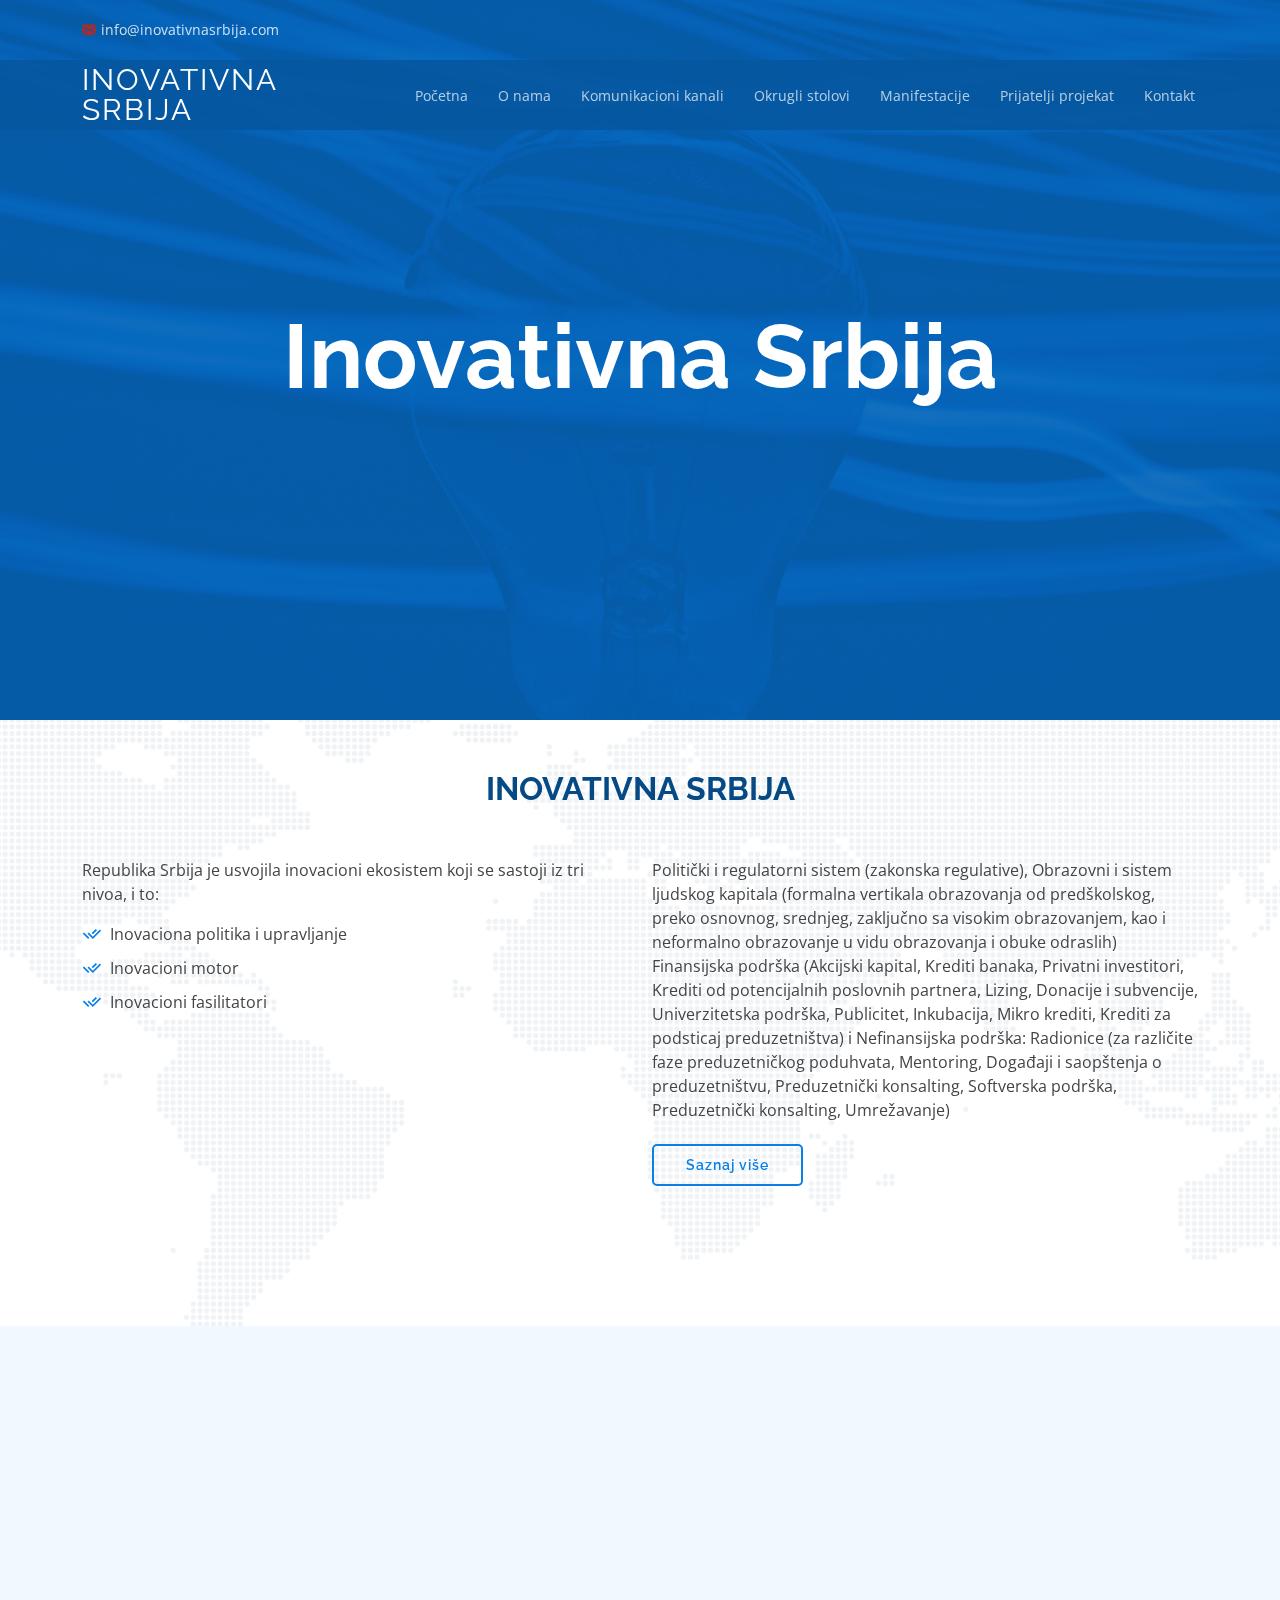
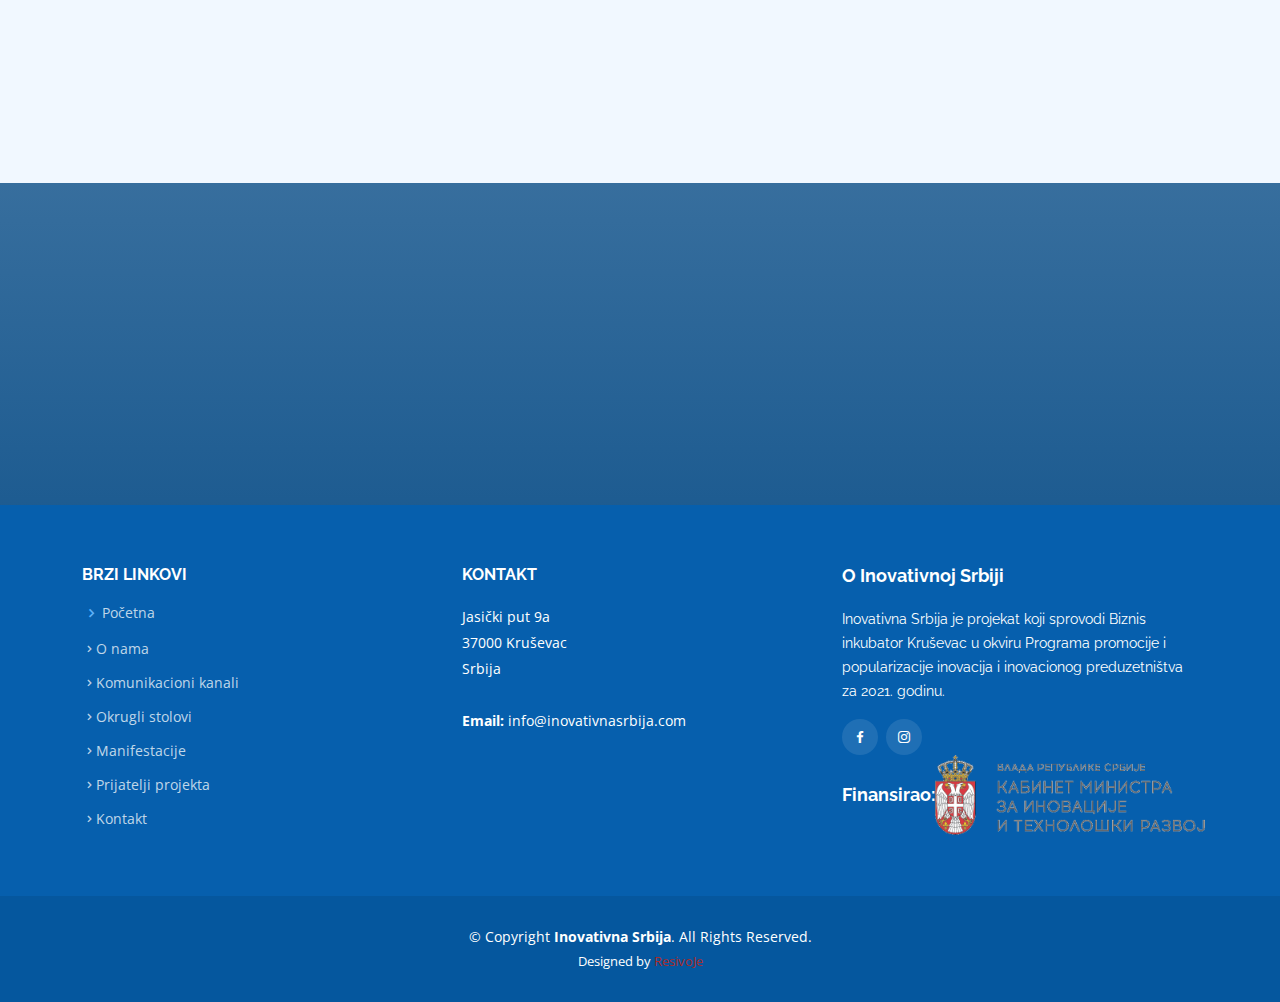
==== commit 4c9daaa5: "fix finance suport" ====
--- a/Sajt/index.html
+++ b/Sajt/index.html
@@ -84,7 +84,7 @@
     <main id="main">
 
         <!-- ======= Icon Boxes Section ======= -->
-        <section id="icon-boxes" class="icon-boxes">
+        <!--<section id="icon-boxes" class="icon-boxes">
             <div class="container">
 
                 <div class="row">
@@ -130,7 +130,7 @@
                 </div>
 
             </div>
-        </section>
+        </section>-->
         <!-- End Icon Boxes Section -->
 
         <!-- ======= About Us Section ======= -->
@@ -290,7 +290,7 @@
                             <li>
                                 <a class="bx bx-chevron-right"></i> <a href="manifestacije.html">Manifestacije</a></li>
                             <li>
-                                <a class="bx bx-chevron-right"></i> <a href="clanovimreze.html">Prijatelji projekta</a></li>
+                                <a class="bx bx-chevron-right"></i> <a href="prijateljiprojekat.html">Prijatelji projekta</a></li>
                             <li>
                                 <a class="bx bx-chevron-right"></i> <a href="contact.html">Kontakt</a></li>
                             </li>
@@ -313,6 +313,10 @@
                             <a href="https://www.facebook.com/Inovativna-Srbija-105651135173728" class="facebook"><i class="bx bxl-facebook"></i></a>
                             <a href="https://www.instagram.com/inovativnasrbija/" class="instagram"><i class="bx bxl-instagram"></i></a>
                         </div>
+                        <div class="d-flex align-items-center justify-content-between">
+                            <h3 style="margin: 0;">Finansirao: </h3>
+                            <img src="assets/img/KabinetMBPI-logo-cir-200-transp.png" class="footerImg"> 
+                        </div>
                     </div>
 
                 </div>
@@ -324,10 +328,6 @@
                 &copy; Copyright <strong><span>Inovativna Srbija</span></strong>. All Rights Reserved.
             </div>
             <div class="credits">
-                <!-- All the links in the footer should remain intact. -->
-                <!-- You can delete the links only if you purchased the pro version. -->
-                <!-- Licensing information: https://bootstrapmade.com/license/ -->
-                <!-- Purchase the pro version with working PHP/AJAX contact form: https://bootstrapmade.com/anyar-free-multipurpose-one-page-bootstrap-theme/ -->
                 Designed by <a href="https://resivoje.com/">ResivoJe</a>
             </div>
         </div>
--- a/Sajt/assets/css/style.css
+++ b/Sajt/assets/css/style.css
@@ -2497,4 +2497,15 @@
 
 #footer .credits a {
     color: #aa2b2b;
-}+}
+
+.footerImg {
+    height: 80px;
+}
+
+
+@media (max-width: 1200px) {
+    .footerImg {
+        height: 50px;
+    }
+}
